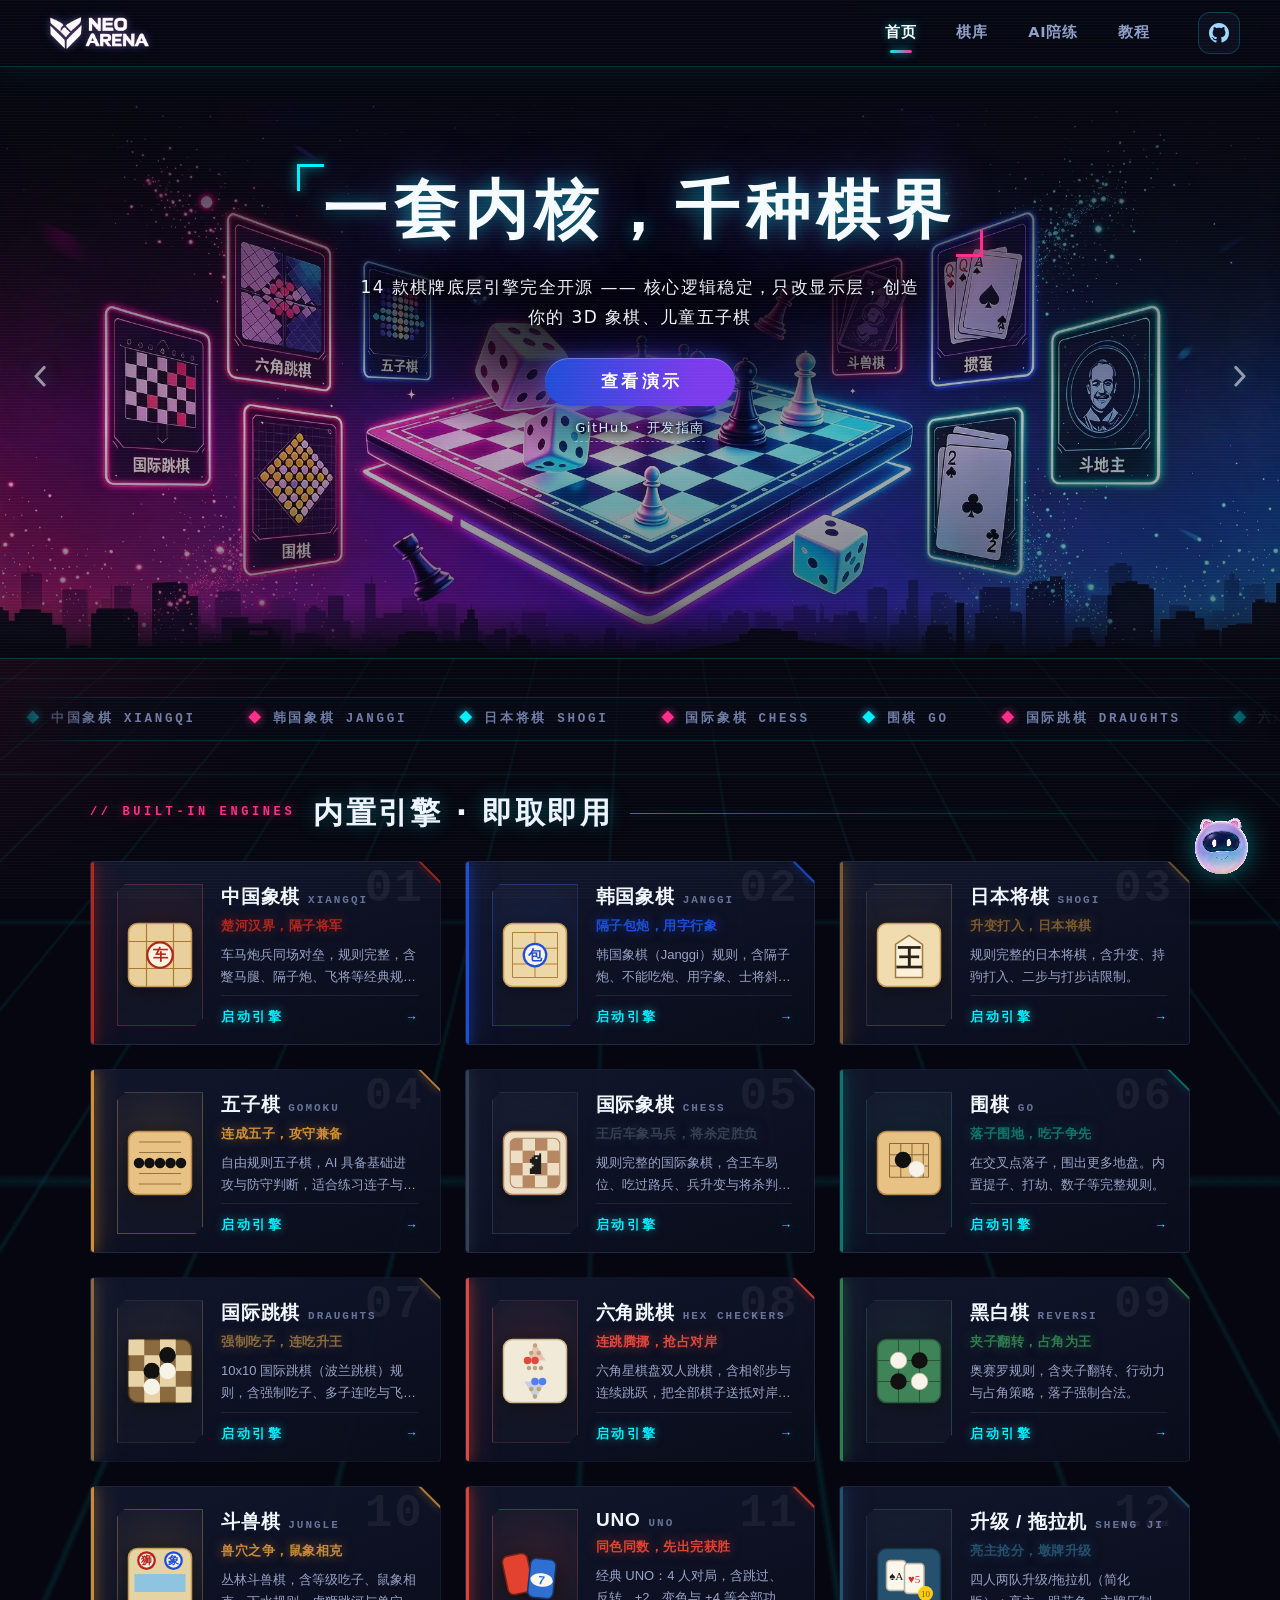
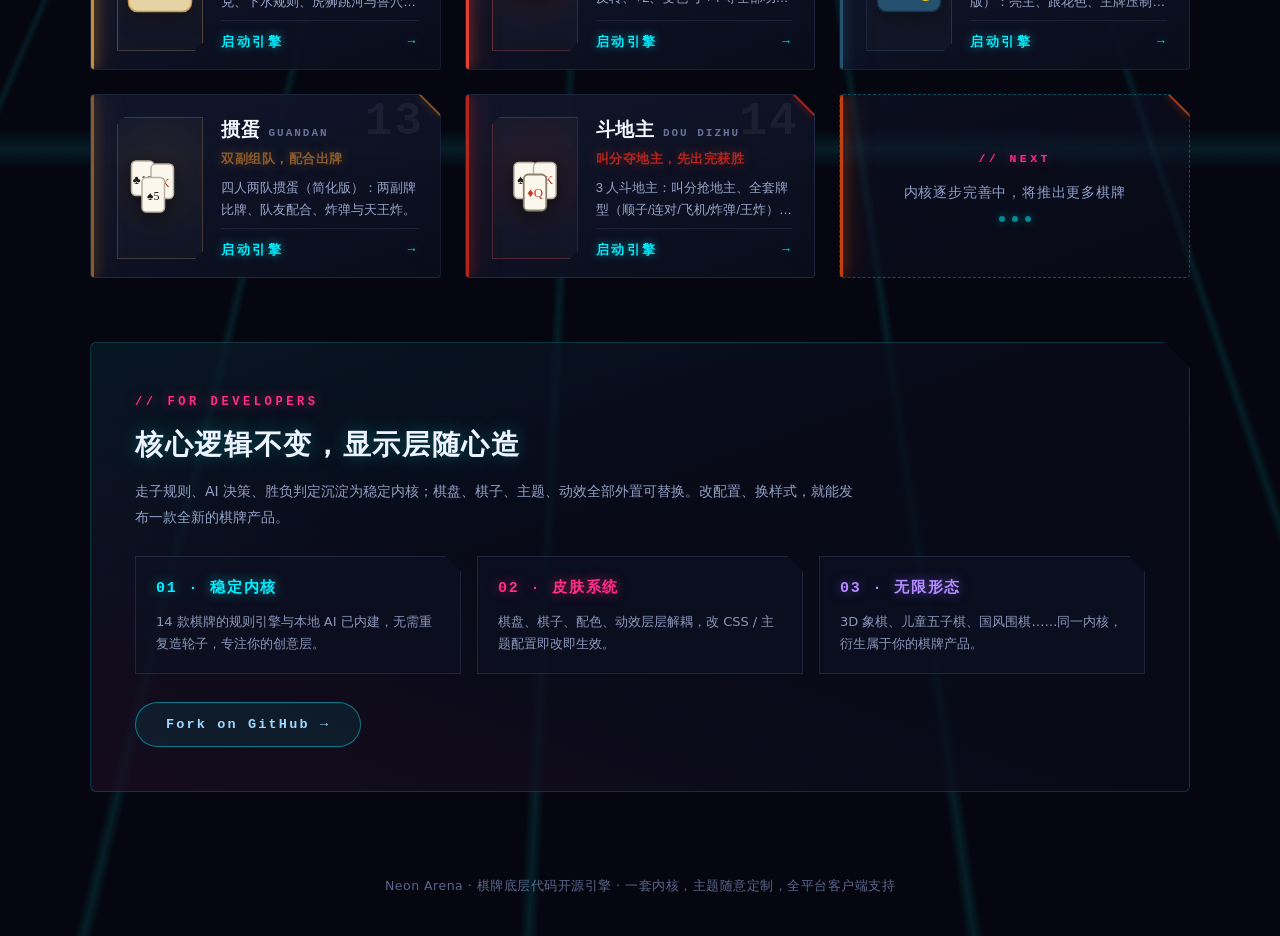
==== index.html @ 8814b2f9 "更新" ====
<!DOCTYPE html>
<html lang="zh-CN" data-theme="light">
<head>
  <meta charset="UTF-8" />
  <meta name="viewport" content="width=device-width, initial-scale=1" />
  <meta http-equiv="Cache-Control" content="no-cache, no-store, must-revalidate" />
  <meta http-equiv="Pragma" content="no-cache" />
  <meta http-equiv="Expires" content="0" />
  <meta name="description" content="Neon Arena 开源棋牌引擎平台：象棋、围棋、将棋、UNO 等 14 款棋牌底层代码完全开源，核心逻辑稳定，皮肤与主题完全可定制，基于同一内核打造 3D 象棋、儿童五子棋等专属棋牌产品。" />
  <title>Neon Arena · 棋牌底层代码开源平台 - 定义自己的主题和皮肤</title>
  <link rel="stylesheet" href="./assets/styles.css" />
  <link rel="stylesheet" href="./assets/skins.css" />
  <script>if (new URLSearchParams(location.search).has('embed')) document.documentElement.classList.add('embed');</script>
</head>
<body class="home-active">
  <header class="topbar">
    <button type="button" class="brand" id="btn-home" aria-label="返回首页">
      <!-- 站点 logo：NEO ARENA 霓虹六角星（透明 PNG） -->
      <span class="brand-mark" aria-hidden="true">
        <img src="./assets/logo.png" alt="" />
      </span>
      <!-- <span class="brand-text">
        <strong>弈趣棋坊</strong>
        <span>NEON ARENA FOR DEVELOPERS</span>
      </span> -->
    </button>

    <nav class="topnav" aria-label="主导航">
      <a class="topnav-link is-active" href="#/" data-scroll="top">首页</a>
      <a class="topnav-link" href="#/" data-scroll="#home-grid">棋库</a>
      <a class="topnav-link" href="#/" data-buddy>AI陪练</a>
      <a class="topnav-link" href="#/" data-scroll="#home-dev">教程</a>
    </nav>

    <nav id="game-tabs" class="mode-switch is-hidden" aria-label="模式切换">
      <button type="button" data-tab="play" class="is-active">对弈</button>
      <button type="button" data-tab="tutorial">新手教学</button>
    </nav>

    <div class="topbar-actions">
      <a class="icon-btn" href="https://github.com/wenlibo90/board-games" target="_blank" rel="noopener noreferrer" aria-label="GitHub 仓库" title="GitHub 开源仓库">
        <svg viewBox="0 0 16 16" width="20" height="20" fill="currentColor" aria-hidden="true">
          <path d="M8 0C3.58 0 0 3.58 0 8c0 3.54 2.29 6.53 5.47 7.59.4.07.55-.17.55-.38 0-.19-.01-.82-.01-1.49-2.01.37-2.53-.49-2.69-.94-.09-.23-.48-.94-.82-1.13-.28-.15-.68-.52-.01-.53.63-.01 1.08.58 1.23.82.72 1.21 1.87.87 2.33.66.07-.52.28-.87.51-1.07-1.78-.2-3.64-.89-3.64-3.95 0-.87.31-1.59.82-2.15-.08-.2-.36-1.02.08-2.12 0 0 .67-.21 2.2.82.64-.18 1.32-.27 2-.27s1.36.09 2 .27c1.53-1.04 2.2-.82 2.2-.82.44 1.1.16 1.92.08 2.12.51.56.82 1.27.82 2.15 0 3.07-1.87 3.75-3.65 3.95.29.25.54.73.54 1.48 0 1.07-.01 1.93-.01 2.2 0 .21.15.46.55.38A8.01 8.01 0 0 0 16 8c0-4.42-3.58-8-8-8z" />
        </svg>
      </a>
    </div>
  </header>

  <main class="page">
    <!-- 首页 -->
    <section id="home-view">
      <div class="home-hero">
        <div class="hero-bg" aria-hidden="true"></div>
        <div class="hero-shade" aria-hidden="true"></div>
        <!-- 占位轮播箭头：装饰用 -->
        <span class="hero-arrow left" aria-hidden="true">
          <svg viewBox="0 0 24 24" width="30" height="30" fill="none" stroke="currentColor" stroke-width="2.4" stroke-linecap="round" stroke-linejoin="round"><path d="M14.5 5 8 12l6.5 7" /></svg>
        </span>
        <span class="hero-arrow right" aria-hidden="true">
          <svg viewBox="0 0 24 24" width="30" height="30" fill="none" stroke="currentColor" stroke-width="2.4" stroke-linecap="round" stroke-linejoin="round"><path d="M9.5 5 16 12l-6.5 7" /></svg>
        </span>

        <div class="hero-inner">
          <h1 class="hero-title"><span class="hero-title-text">一套内核，千种棋界</span></h1>
          <p class="hero-sub">14 款棋牌底层引擎完全开源 —— 核心逻辑稳定，只改显示层，创造你的 3D 象棋、儿童五子棋</p>
          <div class="hero-cta">
            <button type="button" class="hero-btn" data-scroll="#home-grid">查看演示</button>
            <a class="hero-rule" href="https://github.com/wenlibo90/board-games" target="_blank" rel="noopener noreferrer">GitHub · 开发指南</a>
          </div>
        </div>
      </div>

      <div class="home-ticker" aria-hidden="true">
        <div class="home-ticker-track">
          <span><i>◆</i>中国象棋 XIANGQI</span><span><i>◆</i>韩国象棋 JANGGI</span><span><i>◆</i>日本将棋 SHOGI</span><span><i>◆</i>国际象棋 CHESS</span><span><i>◆</i>围棋 GO</span><span><i>◆</i>国际跳棋 DRAUGHTS</span><span><i>◆</i>六角跳棋 HEX CHECKERS</span><span><i>◆</i>五子棋 GOMOKU</span><span><i>◆</i>黑白棋 REVERSI</span><span><i>◆</i>斗兽棋 JUNGLE</span><span><i>◆</i>UNO</span><span><i>◆</i>升级 SHENGJI</span><span><i>◆</i>掼蛋 GUANDAN</span><span><i>◆</i>斗地主 DOUDIZHU</span><span><i>◆</i>中国象棋 XIANGQI</span><span><i>◆</i>韩国象棋 JANGGI</span><span><i>◆</i>日本将棋 SHOGI</span><span><i>◆</i>国际象棋 CHESS</span><span><i>◆</i>围棋 GO</span><span><i>◆</i>国际跳棋 DRAUGHTS</span><span><i>◆</i>六角跳棋 HEX CHECKERS</span><span><i>◆</i>五子棋 GOMOKU</span><span><i>◆</i>黑白棋 REVERSI</span><span><i>◆</i>斗兽棋 JUNGLE</span><span><i>◆</i>UNO</span><span><i>◆</i>升级 SHENGJI</span><span><i>◆</i>掼蛋 GUANDAN</span><span><i>◆</i>斗地主 DOUDIZHU</span>
        </div>
      </div>

      <div class="home-section-head">
        <span class="home-section-tag">// BUILT-IN ENGINES</span>
        <h2>内置引擎 · 即取即用</h2>
        <span class="home-section-line" aria-hidden="true"></span>
      </div>

      <div id="home-grid" class="home-grid"></div>

      <!-- 开发者定位：核心逻辑 × 显示层分离 -->
      <div class="home-dev" id="home-dev">
        <div class="home-dev-head">
          <span class="home-section-tag">// FOR DEVELOPERS</span>
          <h2>核心逻辑不变，显示层随心造</h2>
          <p>走子规则、AI 决策、胜负判定沉淀为稳定内核；棋盘、棋子、主题、动效全部外置可替换。改配置、换样式，就能发布一款全新的棋牌产品。</p>
        </div>
        <div class="home-dev-grid">
          <div class="home-dev-card">
            <h3>01 · 稳定内核</h3>
            <p>14 款棋牌的规则引擎与本地 AI 已内建，无需重复造轮子，专注你的创意层。</p>
          </div>
          <div class="home-dev-card">
            <h3>02 · 皮肤系统</h3>
            <p>棋盘、棋子、配色、动效层层解耦，改 CSS / 主题配置即改即生效。</p>
          </div>
          <div class="home-dev-card">
            <h3>03 · 无限形态</h3>
            <p>3D 象棋、儿童五子棋、国风围棋……同一内核，衍生属于你的棋牌产品。</p>
          </div>
        </div>
        <a class="home-dev-cta" href="https://github.com/wenlibo90/board-games" target="_blank" rel="noopener noreferrer">Fork on GitHub →</a>
      </div>
    </section>

    <!-- 棋局弹窗：卡片点击在当前页弹窗内打开对局 -->
    <section id="game-view" class="game-modal is-hidden">
      <div class="game-modal-panel game-modal-panel--frame">

        <!-- 运行台控制条：仅父页弹窗模式显示 -->
        <div class="game-frame-bar">
          <span class="game-runtime-tag" aria-hidden="true">// ENGINE RUNTIME</span>
          <strong id="game-frame-title" class="game-frame-title"></strong>
          <a class="runtime-link" id="runtime-source-link" href="javascript:void(0)" title="全屏查看源码（双击源码区还原）">查看引擎源码 →</a>
          <button type="button" id="game-modal-close" class="game-modal-close" aria-label="关闭对局" title="关闭 (Esc)">✕</button>
        </div>

        <!-- 对局运行时：父页模式下以 iframe 加载完整运行页 -->
        <iframe id="game-frame" class="game-frame" title="引擎运行台"></iframe>

        <!-- 以下结构仅 iframe 嵌入模式（?embed=<id>）内部使用，父页模式下由 CSS 隐藏 -->
        <div id="custom-page-host" class="is-hidden"></div>
        <div class="game-header">
          <div class="game-runtime-tag" aria-hidden="true">// ENGINE RUNTIME</div>
          <h1 id="game-title"></h1>
          <p id="game-tagline"></p>
          <div class="game-runtime-badges" id="game-runtime-badges"></div>
        </div>

        <div id="play-panel">
          <div class="game-layout">
            <div class="board-panel">
              <div class="board-frame" id="board-frame">
                <canvas id="game-canvas" class="board-canvas" aria-label="棋盘"></canvas>
              </div>
              <div id="result-banner" class="result-banner is-hidden" role="status" aria-live="polite">
                <span id="result-text"></span>
              </div>
            </div>
            <aside class="side-panel" id="side-panel"></aside>
          </div>
        </div>

        <div id="tutorial-panel" class="is-hidden">
          <div id="tutorial-host"></div>
        </div>

        <div class="game-runtime-foot">
          <span class="runtime-path" id="runtime-path"></span>
          <a class="runtime-link" href="https://github.com/wenlibo90/board-games" target="_blank" rel="noopener noreferrer">查看引擎源码 →</a>
        </div>
      </div>
    </section>
  </main>

  <!-- AI 陪练小机器人：首页悬浮助手，点击弹出模拟对话 -->
  <div class="ai-buddy" id="ai-buddy">
    <div class="ai-buddy-panel is-hidden" id="ai-buddy-panel" role="dialog" aria-label="AI 陪练对话">
      <div class="ai-buddy-head">
        <span class="ai-buddy-status"></span>
        <span class="ai-buddy-title">AI 陪练 · Neon Bot</span>
        <button type="button" class="ai-buddy-close" id="ai-buddy-close" aria-label="关闭对话">✕</button>
      </div>
      <div class="ai-buddy-msgs" id="ai-buddy-msgs"></div>
      <div class="ai-buddy-chips" id="ai-buddy-chips"></div>
      <form class="ai-buddy-form" id="ai-buddy-form">
        <input type="text" id="ai-buddy-text" placeholder="输入问题，回车发送…" autocomplete="off" maxlength="60" />
        <button type="submit">发送</button>
      </form>
    </div>
    <button type="button" class="ai-buddy-fab" id="ai-buddy-fab" aria-label="AI 陪练">
      <video src="./assets/assistant.webm" autoplay muted loop playsinline></video>
    </button>
  </div>

  <footer class="footer">
    <span>Neon Arena · 棋牌底层代码开源引擎 · 一套内核，主题随意定制，全平台客户端支持</span>
  </footer>

  <script type="module" src="./src/app.js?v=20"></script>
</body>
</html>
---- assets/styles.css ----
:root {
  --bg: #f4efe6;
  --bg-2: #ece3d3;
  --surface: #ffffff;
  --surface-2: #faf6ee;
  --surface-3: #f2ebdc;
  --border: #e3d9c6;
  --border-strong: #cfc2a8;
  --text: #2a251e;
  --text-muted: #6f6656;
  --primary: #0f766e;
  --primary-strong: #0b5f59;
  --primary-soft: #d8f1ec;
  --accent: #c2410c;
  --danger: #dc2626;
  --shadow-sm: 0 2px 8px rgba(80, 60, 30, 0.08);
  --shadow-md: 0 10px 30px rgba(80, 60, 30, 0.12);
  --radius: 16px;
  --radius-sm: 10px;
}

[data-theme='dark'] {
  --bg: #14151a;
  --bg-2: #101116;
  --surface: #1e2027;
  --surface-2: #23262f;
  --surface-3: #2a2e39;
  --border: #333844;
  --border-strong: #454b59;
  --text: #ece8df;
  --text-muted: #a49d90;
  --primary: #2dd4bf;
  --primary-strong: #14b8a6;
  --primary-soft: #10312e;
  --accent: #fb923c;
  --danger: #f87171;
  --shadow-sm: 0 2px 10px rgba(0, 0, 0, 0.35);
  --shadow-md: 0 14px 36px rgba(0, 0, 0, 0.5);
}

* {
  box-sizing: border-box;
}

html,
body {
  margin: 0;
  padding: 0;
}

/* 深色兜底：主题属性/JS 初始化前不露淡色帧 */
html {
  background: #05060f;
}

body {
  font-family: 'PingFang SC', 'Hiragino Sans GB', 'Microsoft YaHei', 'Noto Sans SC', system-ui, -apple-system, 'Segoe UI', sans-serif;
  background:
    radial-gradient(1200px 600px at 100% -10%, rgba(15, 118, 110, 0.08), transparent 60%),
    radial-gradient(900px 500px at -10% 10%, rgba(194, 65, 12, 0.06), transparent 55%),
    var(--bg);
  color: var(--text);
  line-height: 1.6;
  min-height: 100vh;
  -webkit-font-smoothing: antialiased;
}

.is-hidden {
  display: none !important;
}

/* ---------- 顶栏 ---------- */
.topbar {
  position: sticky;
  top: 0;
  z-index: 30;
  display: flex;
  align-items: center;
  justify-content: space-between;
  gap: 16px;
  padding: 12px clamp(16px, 4vw, 40px) 12px clamp(28px, 5vw, 50px);
  background: color-mix(in srgb, var(--surface) 84%, transparent);
  backdrop-filter: blur(12px);
  border-bottom: 1px solid var(--border);
}

.brand {
  display: flex;
  align-items: center;
  gap: 10px;
  min-width: 0;
  border: 0;
  background: transparent;
  padding: 0;
  cursor: pointer;
  color: inherit;
  text-align: left;
}

.brand-mark {
  display: inline-flex;
  filter: drop-shadow(0 0 3px rgba(255, 46, 136, 0.35)) drop-shadow(0 0 5px rgba(0, 150, 255, 0.3));
}

.brand-mark img {
  display: block;
  height: 32px;
  width: auto;
}

.brand-text {
  display: flex;
  flex-direction: column;
  line-height: 1.15;
}

.brand-text strong {
  font-size: 17px;
  letter-spacing: 0.06em;
}

.brand-text span {
  font-size: 11.5px;
  color: var(--text-muted);
  letter-spacing: 0.04em;
}

.topnav {
  display: flex;
  align-items: center;
  gap: clamp(18px, 3vw, 36px);
  margin-left: auto;
  margin-right: clamp(10px, 2.5vw, 30px);
}

.topnav-link {
  position: relative;
  padding: 6px 2px;
  color: var(--text-muted);
  text-decoration: none;
  font-size: 14.5px;
  font-weight: 600;
  letter-spacing: 0.06em;
  white-space: nowrap;
  transition: color 0.18s ease;
}

.topnav-link:hover {
  color: var(--primary);
}

.topnav-link.is-active {
  color: var(--text);
}

.topnav-link.is-active::after {
  content: '';
  position: absolute;
  left: 50%;
  bottom: -2px;
  width: 22px;
  height: 3px;
  border-radius: 2px;
  transform: translateX(-50%);
  background: linear-gradient(90deg, #00f0ff, #ff2e88);
  box-shadow: 0 0 8px rgba(0, 240, 255, 0.7);
}

.mode-switch {
  display: inline-flex;
  gap: 4px;
  padding: 4px;
  background: var(--surface-3);
  border: 1px solid var(--border);
  border-radius: 999px;
}

.mode-switch button {
  border: 0;
  background: transparent;
  color: var(--text-muted);
  font-size: 14px;
  font-weight: 600;
  padding: 7px 20px;
  border-radius: 999px;
  cursor: pointer;
  transition: background 0.18s ease, color 0.18s ease;
}

.mode-switch button.is-active {
  background: var(--surface);
  color: var(--primary);
  box-shadow: var(--shadow-sm);
}

.topbar-actions {
  display: flex;
  gap: 8px;
}

.icon-btn {
  display: inline-flex;
  align-items: center;
  justify-content: center;
  width: 42px;
  height: 42px;
  border-radius: 12px;
  border: 1px solid var(--border);
  background: var(--surface);
  color: var(--text);
  cursor: pointer;
  transition: background 0.18s ease, border-color 0.18s ease, color 0.18s ease;
}

.icon-btn:hover {
  border-color: var(--primary);
  color: var(--primary);
}

/* ---------- 页面 ---------- */
.page {
  max-width: 1180px;
  margin: 0 auto;
  padding: clamp(20px, 3vw, 34px) clamp(16px, 4vw, 40px) 60px;
}

/* ---------- 首页 · 霓虹电竞 ---------- */
body.home-active {
  overflow-x: clip;
  background:
    radial-gradient(1000px 520px at 85% -10%, rgba(0, 240, 255, 0.14), transparent 60%),
    radial-gradient(900px 620px at -15% 22%, rgba(255, 46, 136, 0.12), transparent 62%),
    radial-gradient(760px 540px at 50% 115%, rgba(139, 92, 255, 0.13), transparent 62%),
    #05060f;
  color: #e8f1ff;
}

/* 透视网格地板 */
body.home-active::before {
  content: '';
  position: fixed;
  left: -30%;
  right: -30%;
  bottom: -10%;
  height: 58vh;
  background-image:
    linear-gradient(rgba(0, 240, 255, 0.14) 1px, transparent 1px),
    linear-gradient(90deg, rgba(0, 240, 255, 0.14) 1px, transparent 1px);
  background-size: 46px 46px;
  transform: perspective(430px) rotateX(61deg);
  transform-origin: center top;
  -webkit-mask-image: linear-gradient(to top, rgba(0, 0, 0, 0.9), transparent 82%);
  mask-image: linear-gradient(to top, rgba(0, 0, 0, 0.9), transparent 82%);
  animation: gridDrive 2.4s linear infinite;
  pointer-events: none;
  z-index: 0;
}

/* CRT 扫描线 */
body.home-active::after {
  content: '';
  position: fixed;
  inset: 0;
  background: repeating-linear-gradient(to bottom, rgba(255, 255, 255, 0.028) 0 1px, transparent 1px 3px);
  pointer-events: none;
  z-index: 50;
}

@keyframes gridDrive {
  to { background-position: 0 46px, 0 0; }
}

body.home-active .topbar {
  background: rgba(6, 8, 18, 0.72);
  border-bottom: 1px solid rgba(0, 240, 255, 0.16);
  box-shadow: 0 6px 30px rgba(0, 240, 255, 0.07);
}

body.home-active .brand-text strong {
  color: #eaf4ff;
  text-shadow: 0 0 14px rgba(0, 240, 255, 0.5);
}

body.home-active .brand-text span {
  color: #7684ad;
}

body.home-active .topnav-link {
  color: #8fa0c9;
}

body.home-active .topnav-link:hover {
  color: #eaf4ff;
}

body.home-active .topnav-link.is-active {
  color: #ffffff;
  text-shadow: 0 0 10px rgba(0, 240, 255, 0.55);
}

body.home-active .icon-btn {
  background: rgba(13, 17, 34, 0.8);
  border-color: rgba(0, 240, 255, 0.22);
  color: #9fd8ff;
}

body.home-active .icon-btn:hover {
  border-color: #00f0ff;
  color: #00f0ff;
  box-shadow: 0 0 16px rgba(0, 240, 255, 0.35);
}

body.home-active .footer {
  color: #5b668c;
}

#home-view {
  position: relative;
  z-index: 1;
}

/* --- 英雄区（背景素材图） --- */
.home-hero {
  position: relative;
  margin: 0 calc(50% - 50vw);
  min-height: clamp(430px, 62vh, 660px);
  display: flex;
  align-items: flex-start;
  justify-content: center;
  overflow: hidden;
  border-bottom: 1px solid rgba(0, 240, 255, 0.18);
}

.hero-bg {
  position: absolute;
  inset: 0;
  background: url('home-hero.webp') center 42% / cover no-repeat;
}

.hero-shade {
  position: absolute;
  inset: 0;
  background: linear-gradient(180deg, rgba(5, 6, 15, 0.8), rgba(5, 6, 15, 0.45) 34%, rgba(5, 6, 15, 0.26) 58%, rgba(5, 6, 15, 0.52) 90%, #05060f 100%);
}

/* 占位轮播箭头 */
.hero-arrow {
  position: absolute;
  top: 50%;
  transform: translateY(-50%);
  z-index: 2;
  color: rgba(255, 255, 255, 0.55);
  filter: drop-shadow(0 0 8px rgba(0, 240, 255, 0.5));
}

.hero-arrow.left { left: clamp(6px, 2vw, 28px); }
.hero-arrow.right { right: clamp(6px, 2vw, 28px); }

.hero-inner {
  position: relative;
  z-index: 1;
  text-align: center;
  padding: clamp(36px, 7vh, 64px) 16px 24px;
}

/* 文字后方暗色渐晕：保证任何背景下文字可读 */
.hero-inner::before {
  content: '';
  position: absolute;
  inset: -30px -90px;
  z-index: -1;
  pointer-events: none;
  background: radial-gradient(ellipse 50% 64% at 50% 44%, rgba(4, 6, 16, 0.9) 0%, rgba(4, 6, 16, 0.66) 46%, rgba(4, 6, 16, 0) 76%);
}

.hero-title {
  margin: 0;
  font-size: clamp(34px, 6.4vw, 64px);
  font-weight: 900;
  letter-spacing: 0.1em;
  line-height: 1.2;
  color: #f6fbff;
  text-shadow:
    0 0 18px rgba(0, 240, 255, 0.45),
    0 0 52px rgba(139, 92, 255, 0.4),
    0 3px 14px rgba(0, 0, 0, 0.65);
}

.hero-title-text {
  position: relative;
  display: inline-block;
  padding: 8px 26px;
}

.hero-title-text::before,
.hero-title-text::after {
  content: '';
  position: absolute;
  width: 24px;
  height: 24px;
}

.hero-title-text::before {
  top: 0;
  left: 0;
  border-top: 3px solid #00f0ff;
  border-left: 3px solid #00f0ff;
  filter: drop-shadow(0 0 6px rgba(0, 240, 255, 0.9));
}

.hero-title-text::after {
  bottom: 0;
  right: 0;
  border-bottom: 3px solid #ff2e88;
  border-right: 3px solid #ff2e88;
  filter: drop-shadow(0 0 6px rgba(255, 46, 136, 0.9));
}

.hero-sub {
  margin: 16px auto 0;
  max-width: 560px;
  font-size: clamp(14px, 2vw, 17px);
  line-height: 1.75;
  letter-spacing: 0.08em;
  color: #eef3ff;
  text-shadow:
    0 0 6px rgba(0, 0, 0, 0.95),
    0 2px 10px rgba(0, 0, 0, 0.9),
    0 0 30px rgba(5, 6, 15, 0.9);
}

.hero-cta {
  margin-top: 26px;
  display: flex;
  flex-direction: column;
  align-items: center;
  gap: 12px;
}

.hero-btn {
  padding: 13px 52px;
  border: 0;
  border-radius: 999px;
  background: linear-gradient(100deg, #1d4ed8, #7c3aed 78%);
  color: #fff;
  font-family: inherit;
  font-size: 16.5px;
  font-weight: 800;
  letter-spacing: 0.22em;
  text-indent: 0.22em;
  cursor: pointer;
  box-shadow:
    0 0 22px rgba(59, 92, 246, 0.55),
    0 10px 30px -8px rgba(124, 58, 237, 0.6),
    inset 0 1px 0 rgba(255, 255, 255, 0.28);
  transition: transform 0.18s ease, box-shadow 0.18s ease, filter 0.18s ease;
}

.hero-btn:hover {
  transform: translateY(-2px);
  filter: brightness(1.12);
  box-shadow:
    0 0 30px rgba(59, 92, 246, 0.8),
    0 14px 36px -8px rgba(124, 58, 237, 0.7),
    inset 0 1px 0 rgba(255, 255, 255, 0.3);
}

.hero-rule {
  font-size: 13px;
  letter-spacing: 0.12em;
  color: #c9ecff;
  text-decoration: none;
  text-shadow:
    0 0 6px rgba(0, 0, 0, 0.95),
    0 1px 8px rgba(0, 0, 0, 0.9);
  border-bottom: 1px dashed rgba(201, 236, 255, 0.5);
  padding-bottom: 2px;
  transition: color 0.18s ease, border-color 0.18s ease;
}

.hero-rule:hover {
  color: #fff;
  border-color: rgba(255, 255, 255, 0.7);
}

/* --- 滚动条 ticker --- */
.home-ticker {
  margin: 38px calc(50% - 50vw) 0;
  overflow: hidden;
  border-top: 1px solid rgba(0, 240, 255, 0.15);
  border-bottom: 1px solid rgba(0, 240, 255, 0.15);
  background: rgba(8, 11, 24, 0.6);
  -webkit-mask-image: linear-gradient(90deg, transparent, #000 8%, #000 92%, transparent);
  mask-image: linear-gradient(90deg, transparent, #000 8%, #000 92%, transparent);
}

.home-ticker-track {
  display: flex;
  width: max-content;
  padding: 11px 0;
  animation: ticker 36s linear infinite;
}

.home-ticker-track span {
  flex: none;
  padding: 0 26px;
  font-family: ui-monospace, 'Cascadia Mono', Consolas, monospace;
  font-size: 12.5px;
  font-weight: 700;
  letter-spacing: 0.22em;
  color: #6f7ca6;
  white-space: nowrap;
}

.home-ticker-track span i {
  font-style: normal;
  padding-right: 9px;
  color: #00f0ff;
  text-shadow: 0 0 8px rgba(0, 240, 255, 0.8);
}

.home-ticker-track span:nth-child(even) i {
  color: #ff2e88;
  text-shadow: 0 0 8px rgba(255, 46, 136, 0.8);
}

@keyframes ticker {
  to { transform: translateX(-50%); }
}

/* --- 分区头 --- */
.home-section-head {
  display: flex;
  align-items: center;
  gap: 18px;
  margin: 48px 0 24px;
}

.home-section-tag {
  font-family: ui-monospace, 'Cascadia Mono', Consolas, monospace;
  font-size: 12px;
  font-weight: 700;
  letter-spacing: 0.3em;
  color: #ff2e88;
  text-shadow: 0 0 12px rgba(255, 46, 136, 0.6);
  white-space: nowrap;
}

.home-section-head h2 {
  margin: 0;
  font-size: clamp(22px, 3vw, 30px);
  font-weight: 800;
  letter-spacing: 0.08em;
  color: #eef4ff;
  text-shadow: 0 0 20px rgba(0, 240, 255, 0.3);
  white-space: nowrap;
}

.home-section-line {
  flex: 1;
  height: 1px;
  background: linear-gradient(90deg, rgba(0, 240, 255, 0.55), rgba(255, 46, 136, 0.3), transparent);
  box-shadow: 0 0 10px rgba(0, 240, 255, 0.3);
}

/* --- 棋种卡片 --- */
.home-grid {
  display: grid;
  grid-template-columns: repeat(auto-fill, minmax(320px, 1fr));
  gap: 24px;
}

.game-card {
  position: relative;
  display: flex;
  gap: 18px;
  align-items: stretch;
  text-align: left;
  padding: 22px 22px 18px 26px;
  background: linear-gradient(160deg, rgba(19, 24, 46, 0.92), rgba(10, 13, 28, 0.94));
  border: 1px solid rgba(120, 140, 200, 0.16);
  border-radius: 4px;
  clip-path: polygon(0 0, calc(100% - 20px) 0, 100% 20px, 100% 100%, 0 100%);
  cursor: pointer;
  color: #e8f1ff;
  overflow: hidden;
  transition: transform 0.22s ease, border-color 0.22s ease, box-shadow 0.22s ease;
  animation: cardIn 0.5s cubic-bezier(0.2, 0.7, 0.3, 1) both;
  animation-delay: calc(var(--i, 0) * 55ms);
}

@keyframes cardIn {
  from { opacity: 0; transform: translateY(18px); }
  to { opacity: 1; transform: translateY(0); }
}

.game-card::before {
  content: '';
  position: absolute;
  inset: 0 auto 0 0;
  width: 3px;
  background: var(--accent);
  box-shadow: 0 0 12px var(--accent), 0 0 28px var(--accent);
}

/* 切角霓虹描边 */
.game-card::after {
  content: '';
  position: absolute;
  top: 9px;
  right: -5px;
  width: 30px;
  height: 2px;
  background: var(--accent);
  transform: rotate(45deg);
  opacity: 0.85;
  box-shadow: 0 0 8px var(--accent);
}

.game-card:hover {
  transform: translateY(-5px);
  border-color: color-mix(in srgb, var(--accent) 55%, rgba(120, 140, 200, 0.16));
  box-shadow:
    0 0 0 1px color-mix(in srgb, var(--accent) 35%, transparent),
    0 14px 44px -10px color-mix(in srgb, var(--accent) 45%, transparent),
    0 0 26px color-mix(in srgb, var(--accent) 22%, transparent);
}

.game-card:focus-visible {
  outline: 2px solid #00f0ff;
  outline-offset: 2px;
}

.game-card-ghost {
  position: absolute;
  top: 4px;
  right: 16px;
  font-family: ui-monospace, 'Cascadia Mono', Consolas, monospace;
  font-size: 46px;
  font-weight: 900;
  letter-spacing: 0.04em;
  line-height: 1;
  color: rgba(255, 255, 255, 0.055);
  pointer-events: none;
  transition: color 0.22s ease, transform 0.22s ease;
}

.game-card:hover .game-card-ghost {
  color: color-mix(in srgb, var(--accent) 24%, transparent);
  transform: translateY(-2px);
}

.game-card-art {
  flex: none;
  display: flex;
  align-items: center;
  justify-content: center;
  width: 86px;
  border: 1px solid color-mix(in srgb, var(--accent) 30%, rgba(120, 140, 200, 0.16));
  background:
    radial-gradient(circle at 50% 38%, color-mix(in srgb, var(--accent) 15%, transparent), transparent 72%),
    rgba(255, 255, 255, 0.02);
  clip-path: polygon(8px 0, 100% 0, 100% calc(100% - 8px), calc(100% - 8px) 100%, 0 100%, 0 8px);
  transition: border-color 0.22s ease, box-shadow 0.22s ease;
}

.game-card-art svg {
  filter: drop-shadow(0 4px 10px rgba(0, 0, 0, 0.5));
  transition: transform 0.25s ease, filter 0.25s ease;
}

.game-card:hover .game-card-art {
  border-color: color-mix(in srgb, var(--accent) 65%, transparent);
  box-shadow:
    0 0 18px color-mix(in srgb, var(--accent) 30%, transparent),
    inset 0 0 14px color-mix(in srgb, var(--accent) 12%, transparent);
}

.game-card:hover .game-card-art svg {
  transform: scale(1.08);
  filter: drop-shadow(0 0 10px color-mix(in srgb, var(--accent) 60%, transparent));
}

.game-card-body {
  display: flex;
  flex-direction: column;
  gap: 7px;
  flex: 1;
  min-width: 0;
}

.game-card-name {
  font-size: 19px;
  font-weight: 800;
  letter-spacing: 0.04em;
  color: #f2f7ff;
  display: flex;
  align-items: baseline;
  gap: 8px;
}

.game-card-name em {
  font-style: normal;
  font-family: ui-monospace, 'Cascadia Mono', Consolas, monospace;
  font-size: 11px;
  color: #66739b;
  letter-spacing: 0.18em;
  text-transform: uppercase;
}

.game-card-tagline {
  font-size: 13px;
  color: var(--accent);
  font-weight: 700;
  letter-spacing: 0.04em;
  text-shadow: 0 0 12px color-mix(in srgb, var(--accent) 50%, transparent);
}

.game-card-desc {
  font-size: 13px;
  color: #98a4c8;
  line-height: 1.7;
  margin-top: 2px;
  display: -webkit-box;
  -webkit-line-clamp: 2;
  -webkit-box-orient: vertical;
  overflow: hidden;
}

.game-card-go {
  margin-top: auto;
  padding-top: 13px;
  display: flex;
  align-items: center;
  justify-content: space-between;
  gap: 8px;
  font-family: ui-monospace, 'Cascadia Mono', Consolas, monospace;
  font-size: 12.5px;
  font-weight: 700;
  letter-spacing: 0.2em;
  color: #00f0ff;
  text-shadow: 0 0 10px rgba(0, 240, 255, 0.5);
  border-top: 1px solid rgba(120, 140, 200, 0.16);
  transition: color 0.2s ease, text-shadow 0.2s ease;
}

.game-card:hover .game-card-go {
  color: #eaf9ff;
  text-shadow: 0 0 14px rgba(0, 240, 255, 0.75);
}

.game-card-go .arr {
  transition: transform 0.2s ease;
}

.game-card:hover .game-card-go .arr {
  transform: translateX(5px);
}

/* --- 引擎路线图提示卡（棋库末尾占位） --- */
.game-card--more {
  display: flex;
  flex-direction: column;
  align-items: center;
  justify-content: center;
  gap: 12px;
  padding: 22px;
  background: linear-gradient(160deg, rgba(19, 24, 46, 0.5), rgba(10, 13, 28, 0.55));
  border: 1px dashed rgba(0, 240, 255, 0.3);
  cursor: default;
}

.game-card--more:hover {
  transform: none;
  border-color: rgba(0, 240, 255, 0.5);
  background: linear-gradient(160deg, rgba(19, 24, 46, 0.7), rgba(10, 13, 28, 0.72));
}

.game-card-more-tag {
  font-family: ui-monospace, 'Cascadia Mono', Consolas, monospace;
  font-size: 11.5px;
  font-weight: 700;
  letter-spacing: 0.3em;
  color: #ff2e88;
  text-shadow: 0 0 12px rgba(255, 46, 136, 0.5);
}

.game-card-more-text {
  font-size: 13.5px;
  color: #8fa0c9;
  letter-spacing: 0.06em;
  text-align: center;
  line-height: 1.7;
}

.game-card-more-dots {
  display: flex;
  gap: 7px;
}

.game-card-more-dots i {
  width: 6px;
  height: 6px;
  border-radius: 50%;
  background: rgba(0, 240, 255, 0.55);
  box-shadow: 0 0 8px rgba(0, 240, 255, 0.4);
  animation: moreDot 1.8s ease-in-out infinite;
}

.game-card-more-dots i:nth-child(2) { animation-delay: 0.25s; }
.game-card-more-dots i:nth-child(3) { animation-delay: 0.5s; }

@keyframes moreDot {
  0%, 100% { opacity: 0.35; transform: scale(0.85); }
  50% { opacity: 1; transform: scale(1); }
}

/* --- 开发者定位区块 --- */
.home-dev {
  position: relative;
  margin-top: 64px;
  padding: clamp(26px, 4vw, 44px);
  border: 1px solid rgba(0, 240, 255, 0.18);
  border-radius: 6px;
  background:
    linear-gradient(160deg, rgba(0, 240, 255, 0.05), transparent 42%),
    linear-gradient(20deg, rgba(255, 46, 136, 0.05), transparent 46%),
    rgba(10, 13, 28, 0.72);
  clip-path: polygon(0 0, calc(100% - 26px) 0, 100% 26px, 100% 100%, 0 100%);
}

.home-dev-head h2 {
  margin: 10px 0 0;
  font-size: clamp(21px, 2.8vw, 28px);
  font-weight: 800;
  letter-spacing: 0.06em;
  color: #eef4ff;
  text-shadow: 0 0 18px rgba(0, 240, 255, 0.3);
}

.home-dev-head p {
  max-width: 720px;
  margin: 12px 0 0;
  color: #93a0c4;
  font-size: 14px;
  line-height: 1.8;
}

.home-dev-grid {
  display: grid;
  grid-template-columns: repeat(3, 1fr);
  gap: 16px;
  margin-top: 26px;
}

.home-dev-card {
  padding: 20px 20px 18px;
  border: 1px solid rgba(120, 140, 200, 0.18);
  background: rgba(13, 17, 34, 0.65);
  clip-path: polygon(0 0, calc(100% - 16px) 0, 100% 16px, 100% 100%, 0 100%);
  transition: border-color 0.2s ease, transform 0.2s ease, box-shadow 0.2s ease;
}

.home-dev-card:hover {
  transform: translateY(-4px);
  border-color: rgba(0, 240, 255, 0.45);
  box-shadow: 0 10px 30px -12px rgba(0, 240, 255, 0.35);
}

.home-dev-card h3 {
  margin: 0;
  font-family: ui-monospace, 'Cascadia Mono', Consolas, monospace;
  font-size: 15px;
  font-weight: 700;
  letter-spacing: 0.12em;
  color: #00f0ff;
  text-shadow: 0 0 12px rgba(0, 240, 255, 0.5);
}

.home-dev-card:nth-child(2) h3 {
  color: #ff2e88;
  text-shadow: 0 0 12px rgba(255, 46, 136, 0.5);
}

.home-dev-card:nth-child(3) h3 {
  color: #b48cff;
  text-shadow: 0 0 12px rgba(139, 92, 255, 0.55);
}

.home-dev-card p {
  margin: 10px 0 0;
  color: #8b96ba;
  font-size: 13px;
  line-height: 1.7;
}

.home-dev-cta {
  display: inline-flex;
  align-items: center;
  gap: 10px;
  margin-top: 28px;
  padding: 11px 30px;
  border: 1px solid rgba(0, 240, 255, 0.45);
  border-radius: 999px;
  background: rgba(0, 240, 255, 0.07);
  color: #9fd8ff;
  font-family: ui-monospace, 'Cascadia Mono', Consolas, monospace;
  font-size: 13.5px;
  font-weight: 700;
  letter-spacing: 0.16em;
  text-decoration: none;
  transition: background 0.2s ease, box-shadow 0.2s ease, color 0.2s ease;
}

.home-dev-cta:hover {
  background: rgba(0, 240, 255, 0.14);
  color: #fff;
  box-shadow: 0 0 24px rgba(0, 240, 255, 0.35);
}

/* ---------- 对局弹窗 ---------- */
.game-modal {
  position: fixed;
  inset: 0;
  z-index: 60;
  overflow-y: auto;
  padding: clamp(6px, 1dvh, 12px) clamp(6px, 0.7vw, 12px);
  animation: modalIn 0.24s ease;
  /* 弹窗内滚动到底不穿透到父页背景 */
  overscroll-behavior: contain;
}

/* 父页弹窗（iframe 运行台）：居中浮层 + 深遮罩，与首页明显区分 */
html:not(.embed) .game-modal {
  overflow: hidden;
  display: flex;
  align-items: center;
  justify-content: center;
  background: rgba(2, 4, 10, 0.18);
  backdrop-filter: blur(6px);
  -webkit-backdrop-filter: blur(6px);
}

@keyframes modalIn {
  from { opacity: 0; }
  to { opacity: 1; }
}

.game-modal-panel {
  position: relative;
  max-width: 1320px;
  min-height: calc(100vh - 2 * clamp(10px, 2.5vh, 28px));
  margin: 0 auto;
  padding: clamp(18px, 3vw, 34px);
  border-radius: 18px;
  animation: modalPanelIn 0.28s cubic-bezier(0.2, 0.8, 0.3, 1);
}

@keyframes modalPanelIn {
  from { opacity: 0; transform: translateY(26px) scale(0.985); }
  to { opacity: 1; transform: translateY(0) scale(1); }
}

.game-modal-close {
  flex: none;
  width: 30px;
  height: 30px;
  display: flex;
  align-items: center;
  justify-content: center;
  border: 1px solid var(--border-strong);
  border-radius: 50%;
  background: var(--surface);
  color: var(--text);
  font-size: 14px;
  line-height: 1;
  cursor: pointer;
  transition: transform 0.18s ease, box-shadow 0.18s ease, border-color 0.18s ease, color 0.18s ease;
}

.game-modal-close:hover {
  transform: rotate(90deg);
  color: var(--primary);
  border-color: var(--primary);
  box-shadow: 0 0 16px rgba(0, 240, 255, 0.35);
}

/* --- 运行台控制条 + iframe（父页弹窗模式） --- */
.game-modal-panel--frame {
  display: flex;
  flex-direction: column;
  padding: 0;
  overflow: hidden;
  width: 74vw;
  max-width: none;
  height: min(92dvh, calc(100dvh - 2 * clamp(6px, 1dvh, 12px)));
  min-height: 0;
  background: #0b0e1a;
  border: 1px solid rgba(0, 240, 255, 0.3);
  border-radius: 14px;
  box-shadow:
    0 0 0 1px rgba(255, 46, 136, 0.1),
    0 0 46px rgba(0, 240, 255, 0.18),
    0 30px 90px rgba(0, 0, 0, 0.68);
}

/* 弹窗顶部霓虹描边线（仅父页浮层） */
html:not(.embed) .game-modal-panel--frame::before {
  content: '';
  position: absolute;
  top: 0;
  left: 0;
  right: 0;
  height: 2px;
  z-index: 2;
  background: linear-gradient(90deg, #00f0ff, #ff2e88 55%, #7b5cff);
  box-shadow: 0 0 12px rgba(0, 240, 255, 0.55);
}

.game-frame-bar {
  display: flex;
  align-items: center;
  gap: 14px;
  flex: none;
  padding: 8px 14px 8px 18px;
  border-bottom: 1px solid rgba(0, 240, 255, 0.16);
  background: rgba(10, 13, 28, 0.92);
}

.game-frame-bar .game-runtime-tag {
  margin-bottom: 0;
  flex: none;
}

.game-frame-title {
  font-size: 15px;
  font-weight: 700;
  letter-spacing: 0.05em;
  color: #eaf4ff;
  white-space: nowrap;
  overflow: hidden;
  text-overflow: ellipsis;
}

.game-frame-bar .runtime-link {
  margin-left: auto;
  flex: none;
}

.game-frame {
  flex: 1;
  display: block;
  width: 100%;
  border: 0;
  background: #0b0e1a;
}

/* 父页模式下隐藏 iframe 内部专用的内联结构 */
html:not(.embed) .game-modal-panel--frame > #custom-page-host,
html:not(.embed) .game-modal-panel--frame > .game-header,
html:not(.embed) .game-modal-panel--frame > #play-panel,
html:not(.embed) .game-modal-panel--frame > #tutorial-panel,
html:not(.embed) .game-modal-panel--frame > .game-runtime-foot {
  display: none !important;
}
html.embed .page{
  padding: 20px 40px 0;
}

/* --- iframe 嵌入模式（?embed=<id>）：铺平渲染，无弹窗外观 --- */
html.embed {
  background: #05060f;
}

html.embed .game-frame-bar,
html.embed #game-frame,
html.embed .game-modal-close,
html.embed .topbar,
html.embed .game-header,
html.embed .game-runtime-foot,
html.embed .topnav,
html.embed .footer {
  display: none !important;
}

html.embed .game-modal {
  position: static;
  background: none;
  backdrop-filter: none;
  -webkit-backdrop-filter: none;
  padding: 0;
  overflow: hidden;
  animation: none;
}

html.embed .game-modal-panel {
  max-width: none;
  width: 100%;
  height: 100%;
  min-height: 0;
  margin: 0;
  padding: 8px clamp(8px, 1.2vw, 16px) 8px;
  border: 0;
  border-radius: 0;
  background: none;
  box-shadow: none;
  animation: none;
  overflow: hidden;
  display: flex;
  flex-direction: column;
}

/* embed one-screen: board left, side panel right */
html.embed .game-layout {
  flex: 1;
  min-height: 0;
  display: flex;
  justify-content: space-between;
  align-items: stretch;
  gap: 26px;
}

html.embed .board-panel {
  flex: 0 1 auto;
  max-width: none;
  width: auto;
  height: 100%;
  min-height: 0;
  justify-content: center;
}

html.embed .board-frame {
  flex: 0 1 auto;
  min-height: 0;
  display: flex;
  align-items: center;
  justify-content: center;
  overflow: hidden;
}

html.embed .board-frame canvas {
  width: auto;
  height: auto;
  max-width: 100%;
  max-height: 100%;
}

html.embed .side-panel {
  flex: 0 0 348px;
  overflow-y: auto;
  min-height: 0;
  scrollbar-width: thin;
  scrollbar-color: rgba(120, 140, 200, 0.28) transparent;
}

html.embed .side-panel::-webkit-scrollbar {
  width: 6px;
}

html.embed .side-panel::-webkit-scrollbar-thumb {
  background: rgba(120, 140, 200, 0.28);
  border-radius: 3px;
}

html.embed #home-view {
  display: none !important;
}

/* --- 引擎运行台信息 --- */
.game-runtime-tag {
  font-family: ui-monospace, 'Cascadia Mono', Consolas, monospace;
  font-size: 11.5px;
  font-weight: 700;
  letter-spacing: 0.3em;
  color: #00f0ff;
  text-shadow: 0 0 12px rgba(0, 240, 255, 0.55);
  margin-bottom: 8px;
}

.game-runtime-badges {
  display: flex;
  flex-wrap: wrap;
  gap: 8px;
  margin-top: 14px;
}

.game-runtime-badges span {
  font-family: ui-monospace, 'Cascadia Mono', Consolas, monospace;
  font-size: 10.5px;
  font-weight: 700;
  letter-spacing: 0.14em;
  color: #8fd6ff;
  padding: 4px 10px;
  border: 1px solid rgba(0, 240, 255, 0.28);
  border-radius: 999px;
  background: rgba(0, 240, 255, 0.05);
  text-shadow: 0 0 8px rgba(0, 240, 255, 0.35);
}

.game-runtime-foot {
  display: flex;
  align-items: center;
  justify-content: space-between;
  flex-wrap: wrap;
  gap: 10px;
  margin-top: 30px;
  padding-top: 16px;
  border-top: 1px solid rgba(120, 140, 200, 0.16);
}

.runtime-path {
  font-family: ui-monospace, 'Cascadia Mono', Consolas, monospace;
  font-size: 11.5px;
  letter-spacing: 0.12em;
  color: #6b7aa3;
}

.runtime-link {
  font-family: ui-monospace, 'Cascadia Mono', Consolas, monospace;
  font-size: 12.5px;
  font-weight: 700;
  letter-spacing: 0.12em;
  color: #9fd8ff;
  text-decoration: none;
  border-bottom: 1px dashed rgba(159, 216, 255, 0.45);
  padding-bottom: 2px;
  transition: color 0.18s ease, border-color 0.18s ease;
}

.runtime-link:hover {
  color: #fff;
  border-color: rgba(255, 255, 255, 0.6);
}

/* 侧栏引擎信息面板 */
.panel-engine {
  border-color: rgba(0, 240, 255, 0.24);
  box-shadow: 0 0 18px -6px rgba(0, 240, 255, 0.25);
}

.engine-meta {
  display: flex;
  flex-direction: column;
  gap: 8px;
}

.engine-meta-row {
  display: flex;
  align-items: baseline;
  gap: 10px;
}

.engine-meta-row span {
  flex: none;
  width: 64px;
  font-family: ui-monospace, 'Cascadia Mono', Consolas, monospace;
  font-size: 10.5px;
  font-weight: 700;
  letter-spacing: 0.18em;
  color: #6b7aa3;
}

.engine-meta-row code {
  font-family: ui-monospace, 'Cascadia Mono', Consolas, monospace;
  font-size: 11.5px;
  color: #9fd8ff;
  word-break: break-all;
}

.engine-meta-link {
  display: inline-block;
  margin-top: 12px;
  font-family: ui-monospace, 'Cascadia Mono', Consolas, monospace;
  font-size: 12px;
  font-weight: 700;
  letter-spacing: 0.1em;
  color: #00f0ff;
  text-decoration: none;
  transition: text-shadow 0.18s ease, color 0.18s ease;
}

.engine-meta-link:hover {
  color: #eaf9ff;
  text-shadow: 0 0 12px rgba(0, 240, 255, 0.6);
}

/* --- 源码调试面板 --- */
.panel-source {
  display: flex;
  flex-direction: column;
  gap: 8px;
  padding: 12px;
  border-color: rgba(0, 240, 255, 0.18);
}

.panel-source .source-head {
  display: flex;
  align-items: center;
  gap: 8px;
  min-width: 0;
}

.panel-source .source-head .panel-title {
  margin: 0;
  white-space: nowrap;
}

.source-tabs {
  display: flex;
  gap: 4px;
  flex: 1;
  min-width: 0;
  overflow-x: auto;
  scrollbar-width: none;
}

.source-tabs::-webkit-scrollbar {
  display: none;
}

.source-tabs button {
  flex: none;
  padding: 3px 8px;
  font-family: ui-monospace, 'Cascadia Mono', Consolas, monospace;
  font-size: 10.5px;
  color: #8fa0c9;
  background: rgba(255, 255, 255, 0.04);
  border: 1px solid var(--border);
  border-radius: 4px;
  cursor: pointer;
  transition: color 0.15s ease, border-color 0.15s ease;
}

.source-tabs button:hover {
  color: #dfe9ff;
}

.source-tabs button.is-active {
  color: #00f0ff;
  border-color: rgba(0, 240, 255, 0.4);
  background: rgba(0, 240, 255, 0.08);
}

.source-view {
  flex: 1;
  min-height: 0;
  display: flex;
  margin: 0;
  overflow: auto;
  background: rgba(5, 7, 12, 0.85);
  border: 1px solid var(--border);
  border-radius: 6px;
  scrollbar-width: thin;
  scrollbar-color: rgba(120, 140, 200, 0.28) transparent;
}

.source-view::-webkit-scrollbar {
  width: 8px;
  height: 8px;
}

.source-view::-webkit-scrollbar-thumb {
  background: rgba(120, 140, 200, 0.28);
  border-radius: 4px;
}

/* 常态高度与引擎信息卡片对齐 */
.panel-source .source-view {
  height: 96px;
  flex: none;
}

.source-lines,
.source-code {
  margin: 0;
  padding: 8px 10px;
  font-family: ui-monospace, 'Cascadia Mono', Consolas, monospace;
  font-size: 11px;
  line-height: 1.6;
  tab-size: 2;
}

.source-lines {
  flex: none;
  min-width: 34px;
  text-align: right;
  color: #4a5578;
  background: rgba(255, 255, 255, 0.02);
  border-right: 1px solid var(--border);
  user-select: none;
}

.source-code {
  flex: 1;
  color: #c9d6f5;
}

.source-code .tk-c { color: #5b6b8f; font-style: italic; }
.source-code .tk-s { color: #7ce38b; }
.source-code .tk-k { color: #4fc1ff; }
.source-code .tk-n { color: #f7c66a; }

/* --- 链接旁气泡提示 --- */
.link-tip {
  position: fixed;
  z-index: 200;
  transform: translate(-50%, -100%);
  padding: 8px 14px;
  font-family: ui-monospace, 'Cascadia Mono', Consolas, monospace;
  font-size: 11.5px;
  letter-spacing: 0.05em;
  color: #f7c66a;
  background: rgba(10, 13, 28, 0.96);
  border: 1px solid rgba(247, 198, 106, 0.45);
  border-radius: 6px;
  box-shadow: 0 0 16px rgba(247, 198, 106, 0.2);
  pointer-events: none;
  white-space: nowrap;
  max-width: 80vw;
  opacity: 0;
  visibility: hidden;
  transition: opacity 0.18s ease, visibility 0.18s ease;
}

.link-tip::after {
  content: '';
  position: absolute;
  top: 100%;
  left: 50%;
  transform: translateX(-50%);
  border: 5px solid transparent;
  border-top-color: rgba(247, 198, 106, 0.45);
}

.link-tip.show {
  opacity: 1;
  visibility: visible;
}

/* 全屏查看 */
.panel-source.is-full {
  position: fixed;
  inset: 14px;
  z-index: 90;
}

.panel-source.is-full .source-view {
  height: auto;
  flex: 1;
}

/* --- 侧栏紧凑控制卡（合并：状态/设置/操作/辅助/引擎） --- */
.panel-compact {
  padding: 12px;
  display: flex;
  flex-direction: column;
  gap: 10px;
}

.panel-compact .status-row {
  margin: 0;
  font-size: 13.5px;
  gap: 8px;
}

.panel-compact .stat-grid {
  gap: 6px;
}

.panel-compact .stat {
  padding: 6px 8px;
}

.panel-compact .field {
  gap: 5px;
  margin: 0;
}

.panel-compact .field-label {
  font-size: 11px;
  letter-spacing: 0.04em;
}

.panel-compact .segmented {
  gap: 4px;
}

.panel-compact .segmented button {
  padding: 5px 4px;
  font-size: 12px;
}

.panel-compact .compact-actions {
  display: flex;
  flex-wrap: wrap;
  gap: 6px;
}

.panel-compact .compact-actions .btn {
  flex: 1 1 auto;
  padding: 6px 10px;
  font-size: 12px;
}

.panel-compact .compact-helpers {
  display: flex;
  flex-direction: column;
  gap: 6px;
}

.panel-compact .switch {
  font-size: 12px;
  gap: 8px;
}

.panel-compact .compact-engine {
  display: flex;
  align-items: center;
  justify-content: space-between;
  gap: 10px;
  padding-top: 10px;
  border-top: 1px solid var(--border);
}

.panel-compact .compact-engine code {
  font-family: ui-monospace, 'Cascadia Mono', Consolas, monospace;
  font-size: 10.5px;
  letter-spacing: 0.06em;
  color: #6b7aa3;
  overflow: hidden;
  text-overflow: ellipsis;
  white-space: nowrap;
}

.panel-compact .compact-engine a {
  flex: none;
  font-family: ui-monospace, 'Cascadia Mono', Consolas, monospace;
  font-size: 11px;
  font-weight: 700;
  color: #00f0ff;
  text-decoration: none;
  transition: text-shadow 0.18s ease;
}

.panel-compact .compact-engine a:hover {
  text-shadow: 0 0 10px rgba(0, 240, 255, 0.6);
}

/* ---------- 棋局头部 ---------- */
.game-header {
  margin-bottom: 20px;
}

.game-header h1 {
  margin: 0;
  font-size: clamp(22px, 3vw, 30px);
  letter-spacing: 0.04em;
}

.game-header p {
  margin: 6px 0 0;
  color: var(--text-muted);
  font-size: 14.5px;
}

/* ---------- 对弈布局 ---------- */
.game-layout {
  display: grid;
  grid-template-columns: minmax(0, 1fr) 348px;
  gap: 26px;
  align-items: start;
}

.board-panel {
  display: flex;
  flex-direction: column;
  gap: 16px;
  max-width: 680px;
  width: 100%;
  justify-self: center;
}

.board-frame {
  position: relative;
  border-radius: var(--radius);
  box-shadow: var(--shadow-md);
}

.board-canvas {
  display: block;
  width: 100%;
  aspect-ratio: 1 / 1;
  border-radius: 12px;
  cursor: pointer;
  touch-action: manipulation;
  background: #e3b778;
}

.result-banner {
  display: flex;
  align-items: center;
  gap: 10px;
  padding: 14px 18px;
  border-radius: var(--radius-sm);
  background: var(--primary-soft);
  border: 1px solid color-mix(in srgb, var(--primary) 40%, var(--border));
  color: var(--primary-strong);
  font-weight: 600;
  font-size: 15px;
}

[data-theme='dark'] .result-banner {
  color: var(--primary);
}

.result-banner.is-hidden {
  display: none;
}

/* ---------- 升变浮层 ---------- */
.promotion-overlay {
  position: absolute;
  z-index: 8;
  display: flex;
  flex-direction: column;
  gap: 2px;
  padding: 4px;
  background: var(--surface);
  border: 1px solid var(--border-strong);
  border-radius: 10px;
  box-shadow: var(--shadow-md);
}

.promotion-overlay.is-hidden {
  display: none;
}

.promotion-overlay button {
  display: flex;
  align-items: center;
  justify-content: center;
  width: 100%;
  border: 0;
  background: var(--surface-2);
  border-radius: 6px;
  cursor: pointer;
  font-size: 26px;
  line-height: 1;
  color: var(--text);
  padding: 0;
  transition: background 0.15s ease;
}

.promotion-overlay button:hover {
  background: var(--primary-soft);
}

/* ---------- 侧栏面板 ---------- */
.side-panel {
  display: flex;
  flex-direction: column;
  gap: 16px;
}

.panel {
  background: var(--surface);
  border: 1px solid var(--border);
  border-radius: var(--radius);
  padding: 18px;
  box-shadow: var(--shadow-sm);
}

.panel-title {
  margin: 0 0 14px;
  font-size: 12.5px;
  font-weight: 700;
  letter-spacing: 0.14em;
  color: var(--text-muted);
  text-transform: uppercase;
}

.field {
  display: flex;
  flex-direction: column;
  gap: 8px;
  margin-bottom: 14px;
}

.field-label {
  font-size: 13px;
  color: var(--text-muted);
}

.segmented {
  display: flex;
  gap: 6px;
  padding: 4px;
  background: var(--surface-3);
  border: 1px solid var(--border);
  border-radius: var(--radius-sm);
}

.segmented button {
  flex: 1;
  border: 0;
  background: transparent;
  color: var(--text-muted);
  font-size: 13px;
  font-weight: 600;
  padding: 8px 5px;
  border-radius: 7px;
  cursor: pointer;
  transition: background 0.16s ease, color 0.16s ease;
  white-space: nowrap;
}

.segmented button.is-active {
  background: var(--primary);
  color: #fff;
}

[data-theme='dark'] .segmented button.is-active {
  color: #06201d;
}

.btn {
  display: inline-flex;
  align-items: center;
  justify-content: center;
  gap: 6px;
  border: 1px solid var(--border-strong);
  background: var(--surface);
  color: var(--text);
  font-size: 14px;
  font-weight: 600;
  padding: 10px 16px;
  border-radius: var(--radius-sm);
  cursor: pointer;
  transition: background 0.16s ease, border-color 0.16s ease, color 0.16s ease;
}

.btn:hover {
  border-color: var(--primary);
  color: var(--primary);
}

.btn-primary {
  background: var(--primary);
  border-color: var(--primary);
  color: #fff;
}

.btn-primary:hover {
  background: var(--primary-strong);
  border-color: var(--primary-strong);
  color: #fff;
}

[data-theme='dark'] .btn-primary {
  color: #06201d;
}

.btn-danger:hover {
  border-color: var(--danger);
  color: var(--danger);
}

.btn-block {
  width: 100%;
}

.action-grid {
  display: grid;
  grid-template-columns: 1fr 1fr;
  gap: 8px;
}

.action-grid .btn-danger {
  grid-column: 1 / -1;
}

.status-row {
  display: flex;
  align-items: center;
  gap: 10px;
  font-weight: 600;
  font-size: 15px;
  margin-bottom: 14px;
}

.status-dot {
  width: 14px;
  height: 14px;
  border-radius: 50%;
  background: #111;
  flex: none;
  box-shadow: 0 1px 3px rgba(0, 0, 0, 0.3);
}

.stat-grid {
  display: grid;
  /* 自适应列数：3 条统计一行三列，4 名玩家也保持一行不换行 */
  grid-template-columns: repeat(auto-fit, minmax(58px, 1fr));
  gap: 8px;
}

.stat {
  background: var(--surface-2);
  border: 1px solid var(--border);
  border-radius: var(--radius-sm);
  padding: 10px;
  text-align: center;
  display: flex;
  flex-direction: column;
  gap: 2px;
}

.stat-label {
  font-size: 11.5px;
  color: var(--text-muted);
}

.stat strong {
  font-size: 19px;
}

.switch {
  display: flex;
  align-items: center;
  gap: 10px;
  padding: 8px 0;
  font-size: 14px;
  cursor: pointer;
  color: var(--text);
}

.switch input {
  appearance: none;
  width: 40px;
  height: 22px;
  border-radius: 999px;
  background: var(--surface-3);
  border: 1px solid var(--border-strong);
  position: relative;
  cursor: pointer;
  transition: background 0.18s ease, border-color 0.18s ease;
  flex: none;
}

.switch input::after {
  content: '';
  position: absolute;
  top: 2px;
  left: 2px;
  width: 16px;
  height: 16px;
  border-radius: 50%;
  background: var(--surface);
  box-shadow: 0 1px 3px rgba(0, 0, 0, 0.3);
  transition: transform 0.18s ease;
}

.switch input:checked {
  background: var(--primary);
  border-color: var(--primary);
}

.switch input:checked::after {
  transform: translateX(18px);
}

.panel-hint {
  margin: 12px 0 0;
  font-size: 12.5px;
  color: var(--text-muted);
  line-height: 1.55;
}

/* ---------- 教学视图 ---------- */
.tutorial-grid {
  display: grid;
  grid-template-columns: minmax(0, 1fr) 420px;
  gap: 26px;
  align-items: start;
}

.tutorial-board-panel {
  position: relative;
  padding: clamp(10px, 1.6vw, 18px);
  background: var(--surface);
  border: 1px solid var(--border);
  border-radius: var(--radius);
  box-shadow: var(--shadow-md);
  max-width: 640px;
  width: 100%;
  justify-self: center;
}

.tutorial-side {
  background: var(--surface);
  border: 1px solid var(--border);
  border-radius: var(--radius);
  padding: 22px;
  box-shadow: var(--shadow-sm);
  display: flex;
  flex-direction: column;
  gap: 14px;
}

.lesson-progress {
  display: flex;
  gap: 7px;
  flex-wrap: wrap;
}

.lesson-progress .dot {
  width: 26px;
  height: 6px;
  border-radius: 999px;
  border: 0;
  background: var(--surface-3);
  cursor: pointer;
  transition: background 0.18s ease;
  padding: 0;
}

.lesson-progress .dot.is-active {
  background: var(--primary);
}

.lesson-progress .dot.is-done {
  background: color-mix(in srgb, var(--primary) 50%, var(--surface-3));
}

.lesson-head {
  display: flex;
  flex-direction: column;
  gap: 4px;
}

.lesson-tag {
  font-size: 12.5px;
  font-weight: 700;
  letter-spacing: 0.1em;
  color: var(--primary);
}

.lesson-title {
  margin: 0;
  font-size: 22px;
  letter-spacing: 0.03em;
}

.lesson-intro {
  font-size: 14.5px;
  color: var(--text);
  display: flex;
  flex-direction: column;
  gap: 8px;
}

.lesson-intro p {
  margin: 0;
}

.lesson-intro b {
  color: var(--primary-strong);
}

[data-theme='dark'] .lesson-intro b {
  color: var(--primary);
}

.lesson-tip {
  font-size: 13.5px;
  color: var(--text-muted);
  background: var(--surface-2);
  border: 1px dashed var(--border-strong);
  border-radius: var(--radius-sm);
  padding: 10px 12px;
  display: flex;
  gap: 8px;
  align-items: baseline;
}

.lesson-tip .tip-label {
  flex: none;
  font-weight: 700;
  font-size: 12px;
  color: var(--accent);
  letter-spacing: 0.08em;
}

.lesson-tip:empty {
  display: none;
}

.lesson-feedback {
  font-size: 14px;
  font-weight: 600;
}

.lesson-feedback:empty {
  display: none;
}

.lesson-feedback.is-success {
  padding: 12px 14px;
  background: var(--primary-soft);
  color: var(--primary-strong);
  border: 1px solid color-mix(in srgb, var(--primary) 40%, var(--border));
  border-radius: var(--radius-sm);
}

[data-theme='dark'] .lesson-feedback.is-success {
  color: var(--primary);
}

.lesson-feedback.is-error {
  padding: 12px 14px;
  background: color-mix(in srgb, var(--danger) 12%, var(--surface));
  color: var(--danger);
  border: 1px solid color-mix(in srgb, var(--danger) 40%, var(--border));
  border-radius: var(--radius-sm);
}

.lesson-actions {
  display: flex;
  gap: 10px;
  margin-top: 4px;
}

.lesson-actions .btn {
  flex: 1;
}

.btn-ghost {
  background: transparent;
}

.btn:disabled {
  opacity: 0.45;
  cursor: not-allowed;
}

/* ---------- 页脚 ---------- */
.footer {
  text-align: center;
  padding: 24px 16px 40px;
  color: var(--text-muted);
  font-size: 12.5px;
  letter-spacing: 0.04em;
}

/* ---------- 响应式 ---------- */
@media (max-width: 1020px) {
  .game-layout,
  .tutorial-grid {
    grid-template-columns: minmax(0, 1fr);
  }

  .board-panel,
  .tutorial-board-panel {
    max-width: 560px;
  }

  .side-panel {
    max-width: 560px;
    width: 100%;
    justify-self: center;
  }
}

@media (max-width: 640px) {
  .home-grid {
    grid-template-columns: 1fr;
  }

  .hero-arrow {
    display: none;
  }

  .hero-btn {
    padding: 12px 40px;
    font-size: 15px;
  }

  .home-section-head h2,
  .home-section-tag {
    white-space: normal;
  }

  .home-dev-grid {
    grid-template-columns: 1fr;
  }
}

@media (max-width: 560px) {
  .brand-text span {
    display: none;
  }

  .topnav {
    display: none;
  }

  .mode-switch button {
    padding: 7px 14px;
    font-size: 13px;
  }
}

@media (prefers-reduced-motion: reduce) {
  * {
    transition-duration: 0.01ms !important;
  }

  body.home-active::before,
  .home-ticker-track,
  .game-card {
    animation: none !important;
  }
}

/* ---------- AI 陪练小机器人 ---------- */
.ai-buddy {
  position: fixed;
  right: 22px;
  bottom: 20px;
  z-index: 70;
  display: flex;
  flex-direction: column;
  align-items: flex-end;
  gap: 14px;
  font-family: inherit;
}

/* 引擎弹窗打开时隐藏，embed 子页面内不渲染 */
body.buddy-hidden .ai-buddy,
html.embed .ai-buddy {
  display: none !important;
}

.ai-buddy-fab {
  width: 72px;
  height: 72px;
  padding: 0;
  border: none;
  border-radius: 50%;
  overflow: hidden;
  background: transparent;
  cursor: pointer;
  position: relative;
  animation: buddyFloat 3.2s ease-in-out infinite;
  filter: drop-shadow(0 0 12px rgba(0, 240, 255, 0.45)) drop-shadow(0 6px 16px rgba(0, 0, 0, 0.5));
  transition: filter 0.2s ease, transform 0.2s ease;
}

.ai-buddy-fab:hover {
  filter: drop-shadow(0 0 18px rgba(0, 240, 255, 0.8)) drop-shadow(0 6px 16px rgba(0, 0, 0, 0.5));
  transform: scale(1.06);
}

.ai-buddy-fab video {
  width: 100%;
  height: 100%;
  object-fit: contain;
  display: block;
  pointer-events: none;
}

@keyframes buddyFloat {
  0%, 100% { transform: translateY(0); }
  50% { transform: translateY(-7px); }
}

.ai-buddy-panel {
  width: 330px;
  height: 460px;
  display: flex;
  flex-direction: column;
  background: linear-gradient(160deg, rgba(9, 12, 26, 0.97), rgba(6, 8, 18, 0.97));
  border: 1px solid rgba(0, 240, 255, 0.4);
  border-radius: 14px;
  box-shadow: 0 0 26px rgba(0, 240, 255, 0.16), 0 18px 42px rgba(0, 0, 0, 0.55);
  overflow: hidden;
  transform-origin: bottom right;
  animation: buddyPanelIn 0.22s ease;
}

.ai-buddy-panel.is-hidden {
  display: none;
}

@keyframes buddyPanelIn {
  from { opacity: 0; transform: translateY(10px) scale(0.96); }
  to { opacity: 1; transform: translateY(0) scale(1); }
}

.ai-buddy-head {
  display: flex;
  align-items: center;
  gap: 9px;
  padding: 11px 14px;
  border-bottom: 1px solid rgba(0, 240, 255, 0.22);
  background: rgba(0, 240, 255, 0.06);
  flex: 0 0 auto;
}

.ai-buddy-status {
  width: 8px;
  height: 8px;
  border-radius: 50%;
  background: #00f0ff;
  box-shadow: 0 0 8px #00f0ff;
  animation: buddyBreath 1.8s ease-in-out infinite;
}

@keyframes buddyBreath {
  0%, 100% { opacity: 1; }
  50% { opacity: 0.35; }
}

.ai-buddy-title {
  flex: 1;
  font-size: 13px;
  font-weight: 600;
  letter-spacing: 0.5px;
  color: #dff8ff;
}

.ai-buddy-close {
  border: none;
  background: transparent;
  color: rgba(223, 248, 255, 0.65);
  font-size: 14px;
  cursor: pointer;
  padding: 2px 4px;
  transition: color 0.15s ease;
}

.ai-buddy-close:hover {
  color: #ff2e88;
}

.ai-buddy-msgs {
  flex: 1;
  overflow-y: auto;
  padding: 14px;
  display: flex;
  flex-direction: column;
  gap: 10px;
  scrollbar-width: thin;
  scrollbar-color: rgba(0, 240, 255, 0.35) transparent;
}

.ai-buddy-msgs::-webkit-scrollbar {
  width: 5px;
}

.ai-buddy-msgs::-webkit-scrollbar-thumb {
  background: rgba(0, 240, 255, 0.35);
  border-radius: 3px;
}

.ai-bubble {
  max-width: 84%;
  padding: 8px 12px;
  border-radius: 10px;
  font-size: 13px;
  line-height: 1.55;
  word-break: break-word;
  animation: buddyMsgIn 0.2s ease;
}

@keyframes buddyMsgIn {
  from { opacity: 0; transform: translateY(6px); }
  to { opacity: 1; transform: translateY(0); }
}

.ai-bubble--bot {
  align-self: flex-start;
  background: rgba(0, 240, 255, 0.1);
  border: 1px solid rgba(0, 240, 255, 0.28);
  color: #d8f6ff;
  border-top-left-radius: 3px;
}

.ai-bubble--user {
  align-self: flex-end;
  background: rgba(255, 46, 136, 0.14);
  border: 1px solid rgba(255, 46, 136, 0.4);
  color: #ffd9e8;
  border-top-right-radius: 3px;
}

.ai-bubble--typing {
  color: rgba(0, 240, 255, 0.75);
  letter-spacing: 2px;
}

.ai-buddy-chips {
  flex: 0 0 auto;
  display: flex;
  flex-wrap: wrap;
  gap: 6px;
  padding: 0 14px 10px;
}

.ai-chip {
  border: 1px solid rgba(0, 240, 255, 0.35);
  background: rgba(0, 240, 255, 0.06);
  color: #9be9f7;
  font-size: 11.5px;
  padding: 4px 10px;
  border-radius: 999px;
  cursor: pointer;
  transition: background 0.15s ease, color 0.15s ease, border-color 0.15s ease;
}

.ai-chip:hover {
  background: rgba(0, 240, 255, 0.18);
  color: #e8fdff;
  border-color: rgba(0, 240, 255, 0.7);
}

.ai-buddy-form {
  flex: 0 0 auto;
  display: flex;
  gap: 8px;
  padding: 10px 14px 12px;
  border-top: 1px solid rgba(0, 240, 255, 0.18);
  background: rgba(0, 0, 0, 0.22);
}

.ai-buddy-form input {
  flex: 1;
  min-width: 0;
  background: rgba(255, 255, 255, 0.05);
  border: 1px solid rgba(0, 240, 255, 0.25);
  border-radius: 8px;
  color: #e8fdff;
  font-size: 13px;
  padding: 8px 10px;
  outline: none;
  transition: border-color 0.15s ease;
}

.ai-buddy-form input::placeholder {
  color: rgba(155, 233, 247, 0.4);
}

.ai-buddy-form input:focus {
  border-color: rgba(0, 240, 255, 0.65);
}

.ai-buddy-form button {
  border: 1px solid rgba(0, 240, 255, 0.55);
  background: rgba(0, 240, 255, 0.14);
  color: #bdf3ff;
  font-size: 12.5px;
  font-weight: 600;
  padding: 0 14px;
  border-radius: 8px;
  cursor: pointer;
  transition: background 0.15s ease;
}

.ai-buddy-form button:hover {
  background: rgba(0, 240, 255, 0.28);
}

@media (max-width: 640px) {
  .ai-buddy {
    right: 14px;
    bottom: 76px;
  }

  .ai-buddy-panel {
    width: calc(100vw - 28px);
    height: min(430px, 62dvh);
  }
}
---- assets/skins.css ----
/*
  按棋种定制的页面皮肤（skins）
  ------------------------------------------------------------
  机制：外壳在打开某个棋局时，会在 <html> 上设置 data-game="<棋种 id>"。
  于是可以为任意棋种编写独立风格，例如：
      html[data-game="gomoku"] { --primary: ...; }
      html[data-game="xiangqi"] { ... }
  皮肤通过覆盖既有设计变量与组件样式实现，无需改动平台代码。
  离开棋局（回到首页）时会移除 data-game，页面恢复默认明/暗主题。
*/

/* ==================== 五子棋页面皮肤 ==================== */
html[data-game='gomoku'] {
  --bg: #0f1219;
  --bg-2: #0a0c12;
  --surface: rgba(22, 28, 41, 0.75);
  --surface-2: rgba(255, 255, 255, 0.04);
  --surface-3: rgba(255, 255, 255, 0.07);
  --border: rgba(255, 255, 255, 0.08);
  --border-strong: rgba(255, 255, 255, 0.18);
  --text: #f3f4f6;
  --text-muted: #9ca3af;
  --primary: #d29034;
  --primary-strong: #e0a24a;
  --primary-soft: rgba(210, 144, 52, 0.14);
  --accent: #d29034;
  --danger: #e5533d;
  --shadow-sm: 0 10px 30px rgba(0, 0, 0, 0.35);
  --shadow-md: 0 20px 50px rgba(0, 0, 0, 0.6), 0 0 40px rgba(210, 144, 52, 0.08);
  color-scheme: dark;
}

html[data-game='gomoku'] body {
  background-color: #0f1219;
  background-image:
    radial-gradient(circle at 10% 20%, rgba(26, 32, 48, 0.8) 0%, transparent 40%),
    radial-gradient(circle at 90% 80%, rgba(210, 144, 52, 0.06) 0%, transparent 50%),
    radial-gradient(circle at 50% 50%, rgba(10, 12, 18, 1) 0%, rgba(5, 7, 10, 1) 100%);
}

html[data-game='gomoku'] .topbar {
  background: rgba(15, 18, 25, 0.72);
  border-bottom: 1px solid rgba(210, 144, 52, 0.16);
}

html[data-game='gomoku'] .brand-text strong {
  background: linear-gradient(135deg, #ffffff 0%, #e2e8f0 50%, #d29034 100%);
  -webkit-background-clip: text;
  background-clip: text;
  -webkit-text-fill-color: transparent;
  color: transparent;
  font-family: 'Noto Serif SC', 'Songti SC', serif;
  letter-spacing: 0.12em;
}

html[data-game='gomoku'] .mode-switch {
  background: rgba(255, 255, 255, 0.04);
  border-color: rgba(255, 255, 255, 0.08);
}

html[data-game='gomoku'] .mode-switch button.is-active,
html[data-game='gomoku'] .segmented button.is-active {
  background: linear-gradient(135deg, #d29034, #b5761f);
  color: #1a1206;
  box-shadow: 0 0 12px rgba(210, 144, 52, 0.4);
}

html[data-game='gomoku'] .segmented {
  background: rgba(255, 255, 255, 0.04);
  border-color: rgba(255, 255, 255, 0.08);
}

html[data-game='gomoku'] .game-header h1 {
  font-family: 'Noto Serif SC', 'Songti SC', serif;
  letter-spacing: 0.16em;
}

html[data-game='gomoku'] .panel {
  background: rgba(22, 28, 41, 0.72);
  backdrop-filter: blur(16px);
  -webkit-backdrop-filter: blur(16px);
  border: 1px solid rgba(255, 255, 255, 0.08);
  border-radius: 20px;
  box-shadow: 0 10px 30px rgba(0, 0, 0, 0.3);
}

html[data-game='gomoku'] .panel-title {
  color: #d29034;
  opacity: 0.9;
}

html[data-game='gomoku'] .btn {
  background: rgba(255, 255, 255, 0.04);
  border-color: rgba(255, 255, 255, 0.12);
  color: var(--text);
}

html[data-game='gomoku'] .btn:hover {
  border-color: #d29034;
  color: #e0a24a;
}

html[data-game='gomoku'] .btn-primary {
  background: linear-gradient(135deg, #e0a24a, #b5761f);
  border-color: transparent;
  color: #1a1206;
  font-weight: 700;
  box-shadow: 0 6px 18px rgba(210, 144, 52, 0.28);
}

html[data-game='gomoku'] .btn-primary:hover {
  background: linear-gradient(135deg, #eeb35a, #c8862a);
  color: #1a1206;
}

html[data-game='gomoku'] .status-row {
  position: relative;
  padding: 12px 14px 12px 18px;
  background: rgba(255, 255, 255, 0.03);
  border: 1px solid rgba(255, 255, 255, 0.05);
  border-radius: 14px;
  overflow: hidden;
}

html[data-game='gomoku'] .status-row::before {
  content: '';
  position: absolute;
  left: 0;
  top: 0;
  height: 100%;
  width: 4px;
  background: #d29034;
  box-shadow: 0 0 10px #d29034;
}

html[data-game='gomoku'] .stat {
  background: rgba(255, 255, 255, 0.03);
  border-color: rgba(255, 255, 255, 0.06);
}

html[data-game='gomoku'] .stat strong {
  color: #e0a24a;
}

html[data-game='gomoku'] .board-frame {
  background: transparent;
  border: 3px solid #7d4d12;
  border-radius: 12px;
  box-shadow: 0 20px 50px rgba(0, 0, 0, 0.6), 0 0 40px rgba(210, 144, 52, 0.08);
}

html[data-game='gomoku'] .board-canvas {
  border-radius: 10px;
  background: #e4a853;
}

html[data-game='gomoku'] .result-banner {
  background: rgba(210, 144, 52, 0.12);
  border: 1px solid rgba(210, 144, 52, 0.5);
  color: #e0a24a;
  box-shadow: 0 0 24px rgba(210, 144, 52, 0.2);
}

html[data-game='gomoku'] .switch input:checked {
  background: #d29034;
  border-color: #d29034;
}

html[data-game='gomoku'] .footer {
  color: rgba(156, 163, 175, 0.7);
}

/* 布局：与其他引擎一致（棋盘在左、信息栏在右），由通用样式控制 */

/* 暂时隐藏五子棋侧栏统计格（黑子/白子/步数），其他引擎不受影响 */
html[data-game='gomoku'] .stat-grid {
  display: none;
}

/* 暂时隐藏围棋侧栏的执子设置与显示辅助开关（显示气/显示可落子点），其他引擎不受影响 */
html[data-game='go'] .field:has([data-setup='humanColor']),
html[data-game='go'] .switch:has([data-helper='showLiberties']),
html[data-game='go'] .switch:has([data-helper='showLegal']) {
  display: none;
}

html[data-game='gomoku'] .game-header h1 { color: #f3f4f6; }
html[data-game='gomoku'] .game-header p { color: #9ca3af; }
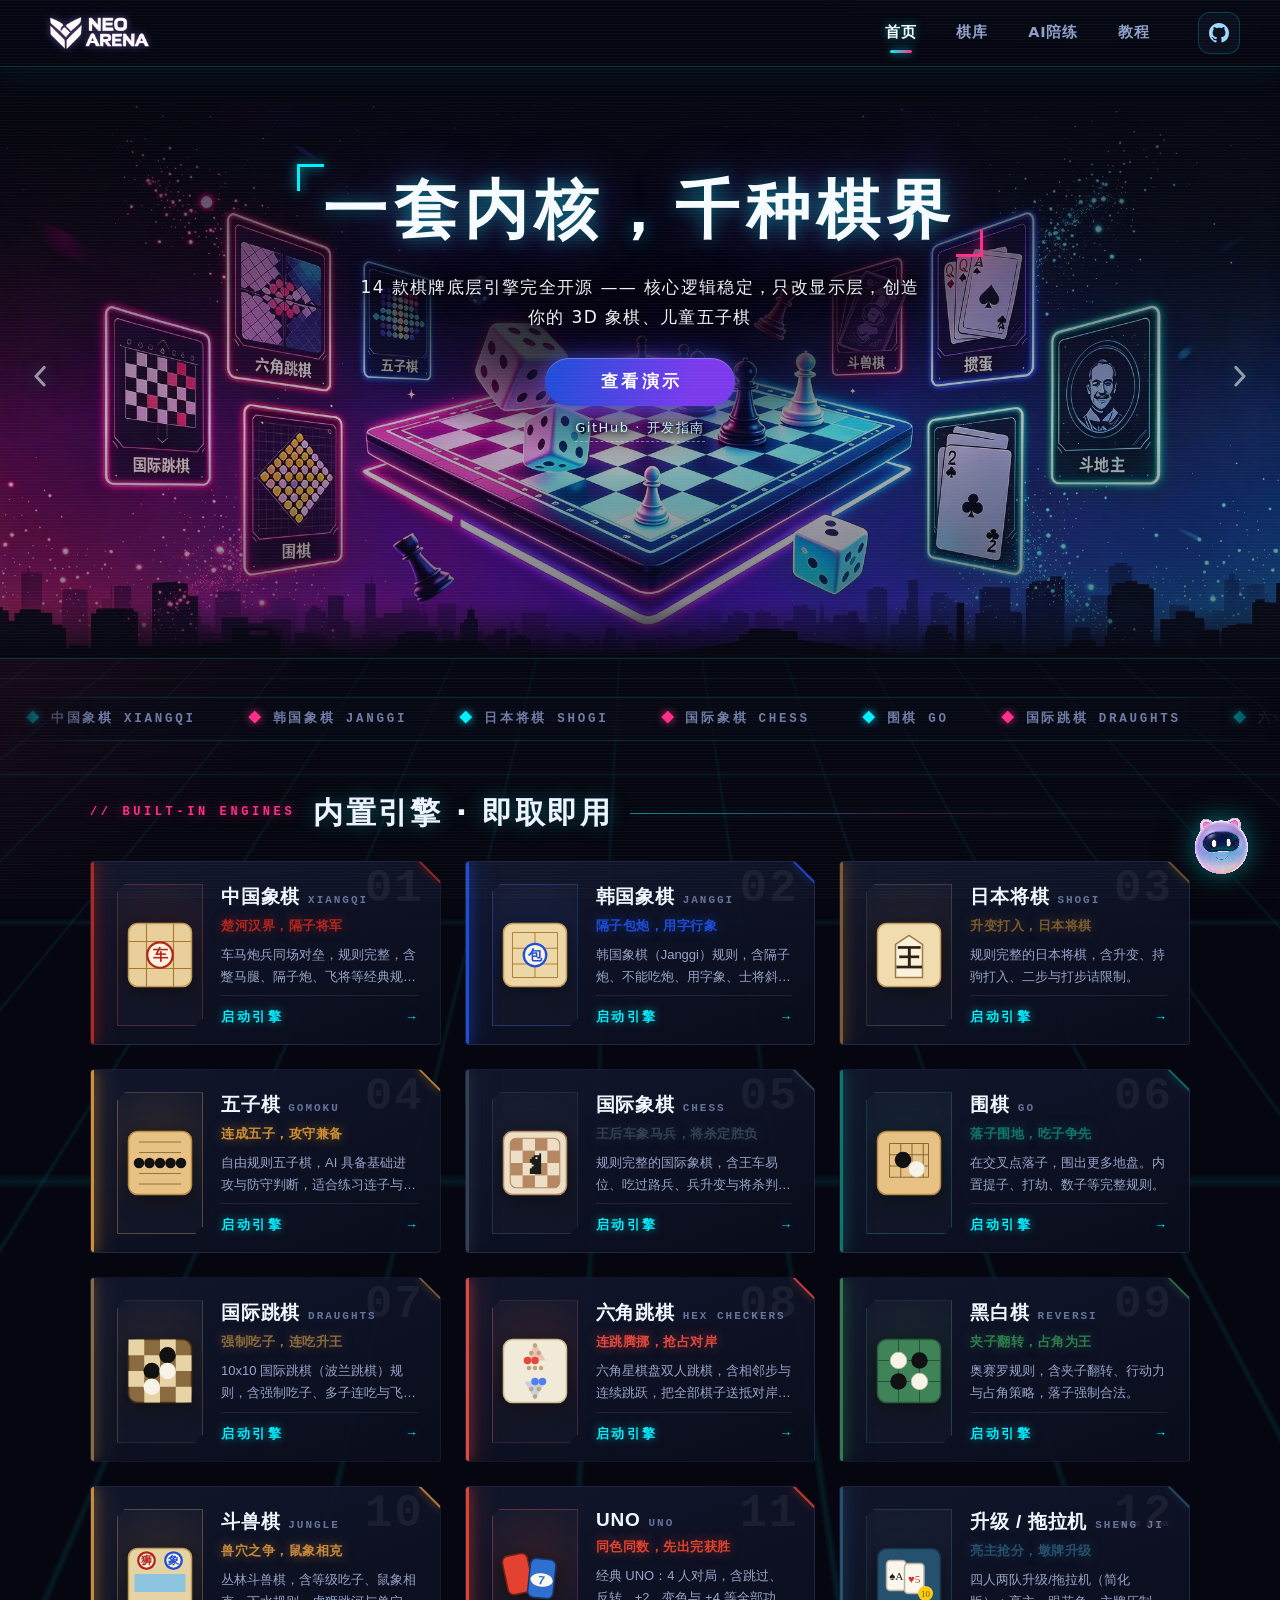
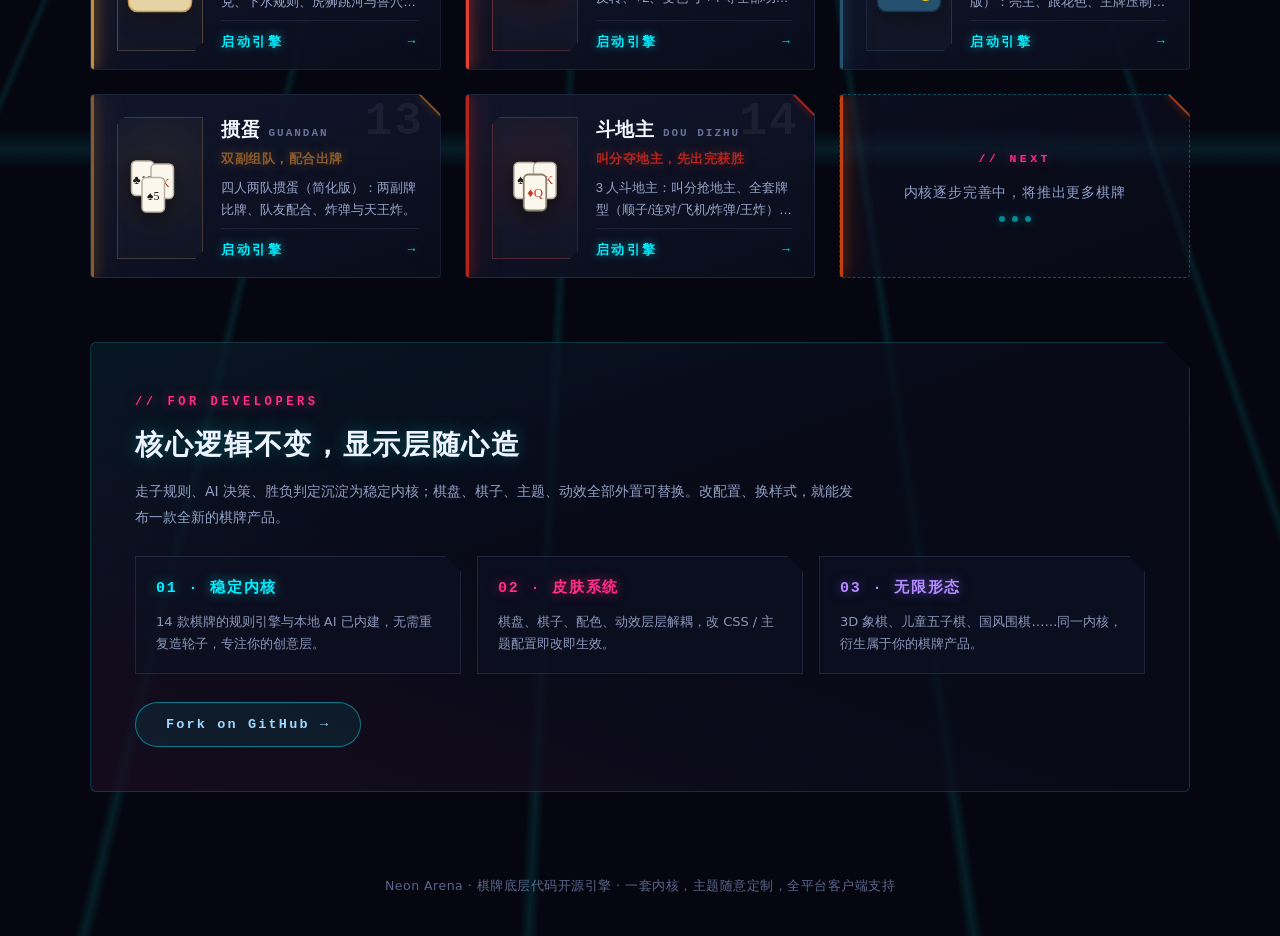
==== commit 69ef08b1: "feat: 象棋类AI强化、五子棋策略恢复、按需加载与弹窗loading、教学入口与落子音效" ====
--- a/index.html
+++ b/index.html
@@ -123,6 +123,10 @@
 
         <!-- 对局运行时：父页模式下以 iframe 加载完整运行页 -->
         <iframe id="game-frame" class="game-frame" title="引擎运行台"></iframe>
+        <div class="frame-loading is-hidden" id="game-loading" aria-hidden="true">
+          <span class="loading-spinner"></span>
+          <span class="frame-loading-text">引擎加载中</span>
+        </div>
 
         <!-- 以下结构仅 iframe 嵌入模式（?embed=<id>）内部使用，父页模式下由 CSS 隐藏 -->
         <div id="custom-page-host" class="is-hidden"></div>
@@ -138,9 +142,9 @@
             <div class="board-panel">
               <div class="board-frame" id="board-frame">
                 <canvas id="game-canvas" class="board-canvas" aria-label="棋盘"></canvas>
-              </div>
-              <div id="result-banner" class="result-banner is-hidden" role="status" aria-live="polite">
-                <span id="result-text"></span>
+                <div id="win-overlay" class="win-overlay is-hidden" role="status" aria-live="polite" aria-atomic="true">
+                  <div class="win-ribbon"><span id="win-text"></span></div>
+                </div>
               </div>
             </div>
             <aside class="side-panel" id="side-panel"></aside>
@@ -183,6 +187,11 @@
     <span>Neon Arena · 棋牌底层代码开源引擎 · 一套内核，主题随意定制，全平台客户端支持</span>
   </footer>
 
-  <script type="module" src="./src/app.js?v=20"></script>
+  <div class="boot-loading" id="boot-loading" aria-hidden="true">
+    <span class="loading-spinner"></span>
+    <span>引擎加载中</span>
+  </div>
+
+  <script type="module" src="./src/app.js?v=34"></script>
 </body>
 </html>
--- a/assets/styles.css
+++ b/assets/styles.css
@@ -1596,25 +1596,92 @@
   background: #e3b778;
 }
 
-.result-banner {
+.win-overlay {
+  position: absolute;
+  inset: 0;
   display: flex;
   align-items: center;
-  gap: 10px;
-  padding: 14px 18px;
-  border-radius: var(--radius-sm);
-  background: var(--primary-soft);
-  border: 1px solid color-mix(in srgb, var(--primary) 40%, var(--border));
-  color: var(--primary-strong);
-  font-weight: 600;
-  font-size: 15px;
-}
-
-[data-theme='dark'] .result-banner {
-  color: var(--primary);
-}
-
-.result-banner.is-hidden {
+  justify-content: center;
+  pointer-events: none;
+  z-index: 6;
+  overflow: hidden;
+  border-radius: inherit;
+}
+
+.win-overlay.is-hidden {
   display: none;
+}
+
+.win-overlay::before {
+  content: '';
+  position: absolute;
+  inset: 0;
+  border-radius: inherit;
+  box-shadow: inset 0 0 0 4px color-mix(in srgb, var(--accent) 75%, transparent);
+  animation: winRing 1.2s ease-in-out infinite alternate;
+}
+
+.win-ribbon {
+  position: absolute;
+  left: -12%;
+  right: -12%;
+  top: 50%;
+  transform: translateY(-50%) rotate(-10deg);
+  padding: 16px 0;
+  text-align: center;
+  background: linear-gradient(180deg, color-mix(in srgb, var(--accent) 88%, #fff) 0%, var(--accent) 60%, color-mix(in srgb, var(--accent) 82%, #000) 100%);
+  color: #fff;
+  font-weight: 800;
+  letter-spacing: 0.08em;
+  font-size: clamp(18px, 3vw, 30px);
+  text-shadow: 0 2px 6px rgba(0, 0, 0, 0.35);
+  box-shadow: 0 14px 40px rgba(0, 0, 0, 0.45), inset 0 0 0 2px rgba(255, 255, 255, 0.18);
+  overflow: hidden;
+  white-space: nowrap;
+  animation: winPop 0.5s cubic-bezier(0.2, 1.35, 0.4, 1) both, winGlow 1.6s ease-in-out infinite alternate;
+}
+
+.win-ribbon::after {
+  content: '';
+  position: absolute;
+  top: 0;
+  bottom: 0;
+  width: 40%;
+  background: linear-gradient(90deg, transparent, rgba(255, 255, 255, 0.6), transparent);
+  animation: winShine 1.8s linear infinite;
+}
+
+.win-ribbon > span {
+  position: relative;
+  z-index: 1;
+}
+
+@keyframes winPop {
+  from { opacity: 0; transform: translateY(-50%) rotate(-10deg) scale(0.6); }
+  to { opacity: 1; transform: translateY(-50%) rotate(-10deg) scale(1); }
+}
+
+@keyframes winGlow {
+  from { box-shadow: 0 14px 40px rgba(0, 0, 0, 0.45), inset 0 0 0 2px rgba(255, 255, 255, 0.18); }
+  to { box-shadow: 0 18px 52px rgba(0, 0, 0, 0.5), 0 0 30px 6px color-mix(in srgb, var(--accent) 55%, transparent), inset 0 0 0 2px rgba(255, 255, 255, 0.28); }
+}
+
+@keyframes winShine {
+  from { left: -50%; }
+  to { left: 120%; }
+}
+
+@keyframes winRing {
+  from { opacity: 0.35; }
+  to { opacity: 0.9; }
+}
+
+@media (prefers-reduced-motion: reduce) {
+  .win-ribbon,
+  .win-ribbon::after,
+  .win-overlay::before {
+    animation: none;
+  }
 }
 
 /* ---------- 升变浮层 ---------- */
@@ -2381,3 +2448,80 @@
     height: min(430px, 62dvh);
   }
 }
+
+/* 新手教学入口（文字链接，位于状态文字之后） */
+.tutorial-link {
+  margin-left: auto;
+  font-size: 12.5px;
+  color: var(--primary);
+  text-decoration: underline;
+  text-underline-offset: 2px;
+  cursor: pointer;
+  white-space: nowrap;
+}
+.tutorial-link:hover { color: var(--primary-strong); }
+
+/* 教学侧栏卡片右上角「返回对弈」（与「新手教学」同款文字链接样式） */
+.tutorial-side-top {
+  display: flex;
+  align-items: center;
+  justify-content: space-between;
+  gap: 10px;
+}
+.tutorial-back {
+  flex: none;
+  font-size: 12.5px;
+  color: var(--primary);
+  text-decoration: underline;
+  text-underline-offset: 2px;
+  cursor: pointer;
+  white-space: nowrap;
+}
+.tutorial-back:hover { color: var(--primary-strong); }
+
+/* 载入指示（弹窗内 + 嵌入启动） */
+.game-modal-panel--frame { position: relative; }
+.loading-spinner {
+  width: 26px;
+  height: 26px;
+  border-radius: 50%;
+  border: 3px solid color-mix(in srgb, var(--primary) 25%, transparent);
+  border-top-color: var(--primary);
+  animation: neon-spin 0.8s linear infinite;
+}
+@keyframes neon-spin { to { transform: rotate(360deg); } }
+
+.frame-loading {
+  position: absolute;
+  inset: 0;
+  z-index: 6;
+  display: flex;
+  flex-direction: column;
+  align-items: center;
+  justify-content: center;
+  gap: 12px;
+  background: color-mix(in srgb, var(--surface) 90%, transparent);
+  backdrop-filter: blur(4px);
+  -webkit-backdrop-filter: blur(4px);
+  color: var(--text-muted);
+  font-size: 13.5px;
+}
+.frame-loading.is-hidden { display: none; }
+
+.boot-loading {
+  position: fixed;
+  inset: 0;
+  z-index: 500;
+  display: flex;
+  flex-direction: column;
+  align-items: center;
+  justify-content: center;
+  gap: 14px;
+  background: var(--bg);
+  color: var(--text-muted);
+  font-size: 14px;
+}
+.boot-loading.is-hidden { display: none; }
+
+/* 返回对弈：与「新手教学」链接一致（加粗） */
+.tutorial-back { font-weight: 600; }
--- a/assets/skins.css
+++ b/assets/skins.css
@@ -9,180 +9,15 @@
   离开棋局（回到首页）时会移除 data-game，页面恢复默认明/暗主题。
 */
 
-/* ==================== 五子棋页面皮肤 ==================== */
-html[data-game='gomoku'] {
-  --bg: #0f1219;
-  --bg-2: #0a0c12;
-  --surface: rgba(22, 28, 41, 0.75);
-  --surface-2: rgba(255, 255, 255, 0.04);
-  --surface-3: rgba(255, 255, 255, 0.07);
-  --border: rgba(255, 255, 255, 0.08);
-  --border-strong: rgba(255, 255, 255, 0.18);
-  --text: #f3f4f6;
-  --text-muted: #9ca3af;
-  --primary: #d29034;
-  --primary-strong: #e0a24a;
-  --primary-soft: rgba(210, 144, 52, 0.14);
-  --accent: #d29034;
-  --danger: #e5533d;
-  --shadow-sm: 0 10px 30px rgba(0, 0, 0, 0.35);
-  --shadow-md: 0 20px 50px rgba(0, 0, 0, 0.6), 0 0 40px rgba(210, 144, 52, 0.08);
-  color-scheme: dark;
-}
-
-html[data-game='gomoku'] body {
-  background-color: #0f1219;
-  background-image:
-    radial-gradient(circle at 10% 20%, rgba(26, 32, 48, 0.8) 0%, transparent 40%),
-    radial-gradient(circle at 90% 80%, rgba(210, 144, 52, 0.06) 0%, transparent 50%),
-    radial-gradient(circle at 50% 50%, rgba(10, 12, 18, 1) 0%, rgba(5, 7, 10, 1) 100%);
-}
-
-html[data-game='gomoku'] .topbar {
-  background: rgba(15, 18, 25, 0.72);
-  border-bottom: 1px solid rgba(210, 144, 52, 0.16);
-}
-
-html[data-game='gomoku'] .brand-text strong {
-  background: linear-gradient(135deg, #ffffff 0%, #e2e8f0 50%, #d29034 100%);
-  -webkit-background-clip: text;
-  background-clip: text;
-  -webkit-text-fill-color: transparent;
-  color: transparent;
-  font-family: 'Noto Serif SC', 'Songti SC', serif;
-  letter-spacing: 0.12em;
-}
-
-html[data-game='gomoku'] .mode-switch {
-  background: rgba(255, 255, 255, 0.04);
-  border-color: rgba(255, 255, 255, 0.08);
-}
-
-html[data-game='gomoku'] .mode-switch button.is-active,
-html[data-game='gomoku'] .segmented button.is-active {
-  background: linear-gradient(135deg, #d29034, #b5761f);
-  color: #1a1206;
-  box-shadow: 0 0 12px rgba(210, 144, 52, 0.4);
-}
-
-html[data-game='gomoku'] .segmented {
-  background: rgba(255, 255, 255, 0.04);
-  border-color: rgba(255, 255, 255, 0.08);
-}
-
-html[data-game='gomoku'] .game-header h1 {
-  font-family: 'Noto Serif SC', 'Songti SC', serif;
-  letter-spacing: 0.16em;
-}
-
-html[data-game='gomoku'] .panel {
-  background: rgba(22, 28, 41, 0.72);
-  backdrop-filter: blur(16px);
-  -webkit-backdrop-filter: blur(16px);
-  border: 1px solid rgba(255, 255, 255, 0.08);
-  border-radius: 20px;
-  box-shadow: 0 10px 30px rgba(0, 0, 0, 0.3);
-}
-
-html[data-game='gomoku'] .panel-title {
-  color: #d29034;
-  opacity: 0.9;
-}
-
-html[data-game='gomoku'] .btn {
-  background: rgba(255, 255, 255, 0.04);
-  border-color: rgba(255, 255, 255, 0.12);
-  color: var(--text);
-}
-
-html[data-game='gomoku'] .btn:hover {
-  border-color: #d29034;
-  color: #e0a24a;
-}
-
-html[data-game='gomoku'] .btn-primary {
-  background: linear-gradient(135deg, #e0a24a, #b5761f);
-  border-color: transparent;
-  color: #1a1206;
-  font-weight: 700;
-  box-shadow: 0 6px 18px rgba(210, 144, 52, 0.28);
-}
-
-html[data-game='gomoku'] .btn-primary:hover {
-  background: linear-gradient(135deg, #eeb35a, #c8862a);
-  color: #1a1206;
-}
-
-html[data-game='gomoku'] .status-row {
-  position: relative;
-  padding: 12px 14px 12px 18px;
-  background: rgba(255, 255, 255, 0.03);
-  border: 1px solid rgba(255, 255, 255, 0.05);
-  border-radius: 14px;
-  overflow: hidden;
-}
-
-html[data-game='gomoku'] .status-row::before {
-  content: '';
-  position: absolute;
-  left: 0;
-  top: 0;
-  height: 100%;
-  width: 4px;
-  background: #d29034;
-  box-shadow: 0 0 10px #d29034;
-}
-
-html[data-game='gomoku'] .stat {
-  background: rgba(255, 255, 255, 0.03);
-  border-color: rgba(255, 255, 255, 0.06);
-}
-
-html[data-game='gomoku'] .stat strong {
-  color: #e0a24a;
-}
-
-html[data-game='gomoku'] .board-frame {
-  background: transparent;
-  border: 3px solid #7d4d12;
-  border-radius: 12px;
-  box-shadow: 0 20px 50px rgba(0, 0, 0, 0.6), 0 0 40px rgba(210, 144, 52, 0.08);
-}
-
-html[data-game='gomoku'] .board-canvas {
-  border-radius: 10px;
-  background: #e4a853;
-}
-
-html[data-game='gomoku'] .result-banner {
-  background: rgba(210, 144, 52, 0.12);
-  border: 1px solid rgba(210, 144, 52, 0.5);
-  color: #e0a24a;
-  box-shadow: 0 0 24px rgba(210, 144, 52, 0.2);
-}
-
-html[data-game='gomoku'] .switch input:checked {
-  background: #d29034;
-  border-color: #d29034;
-}
-
-html[data-game='gomoku'] .footer {
-  color: rgba(156, 163, 175, 0.7);
-}
-
-/* 布局：与其他引擎一致（棋盘在左、信息栏在右），由通用样式控制 */
-
 /* 暂时隐藏五子棋侧栏统计格（黑子/白子/步数），其他引擎不受影响 */
 html[data-game='gomoku'] .stat-grid {
   display: none;
 }
 
-/* 暂时隐藏围棋侧栏的执子设置与显示辅助开关（显示气/显示可落子点），其他引擎不受影响 */
+/* 暂时隐藏围棋侧栏的执子设置、显示辅助开关（显示气/显示可落子点）与认输按钮，其他引擎不受影响 */
 html[data-game='go'] .field:has([data-setup='humanColor']),
 html[data-game='go'] .switch:has([data-helper='showLiberties']),
-html[data-game='go'] .switch:has([data-helper='showLegal']) {
+html[data-game='go'] .switch:has([data-helper='showLegal']),
+html[data-game='go'] [data-action='resign'] {
   display: none;
 }
-
-html[data-game='gomoku'] .game-header h1 { color: #f3f4f6; }
-html[data-game='gomoku'] .game-header p { color: #9ca3af; }
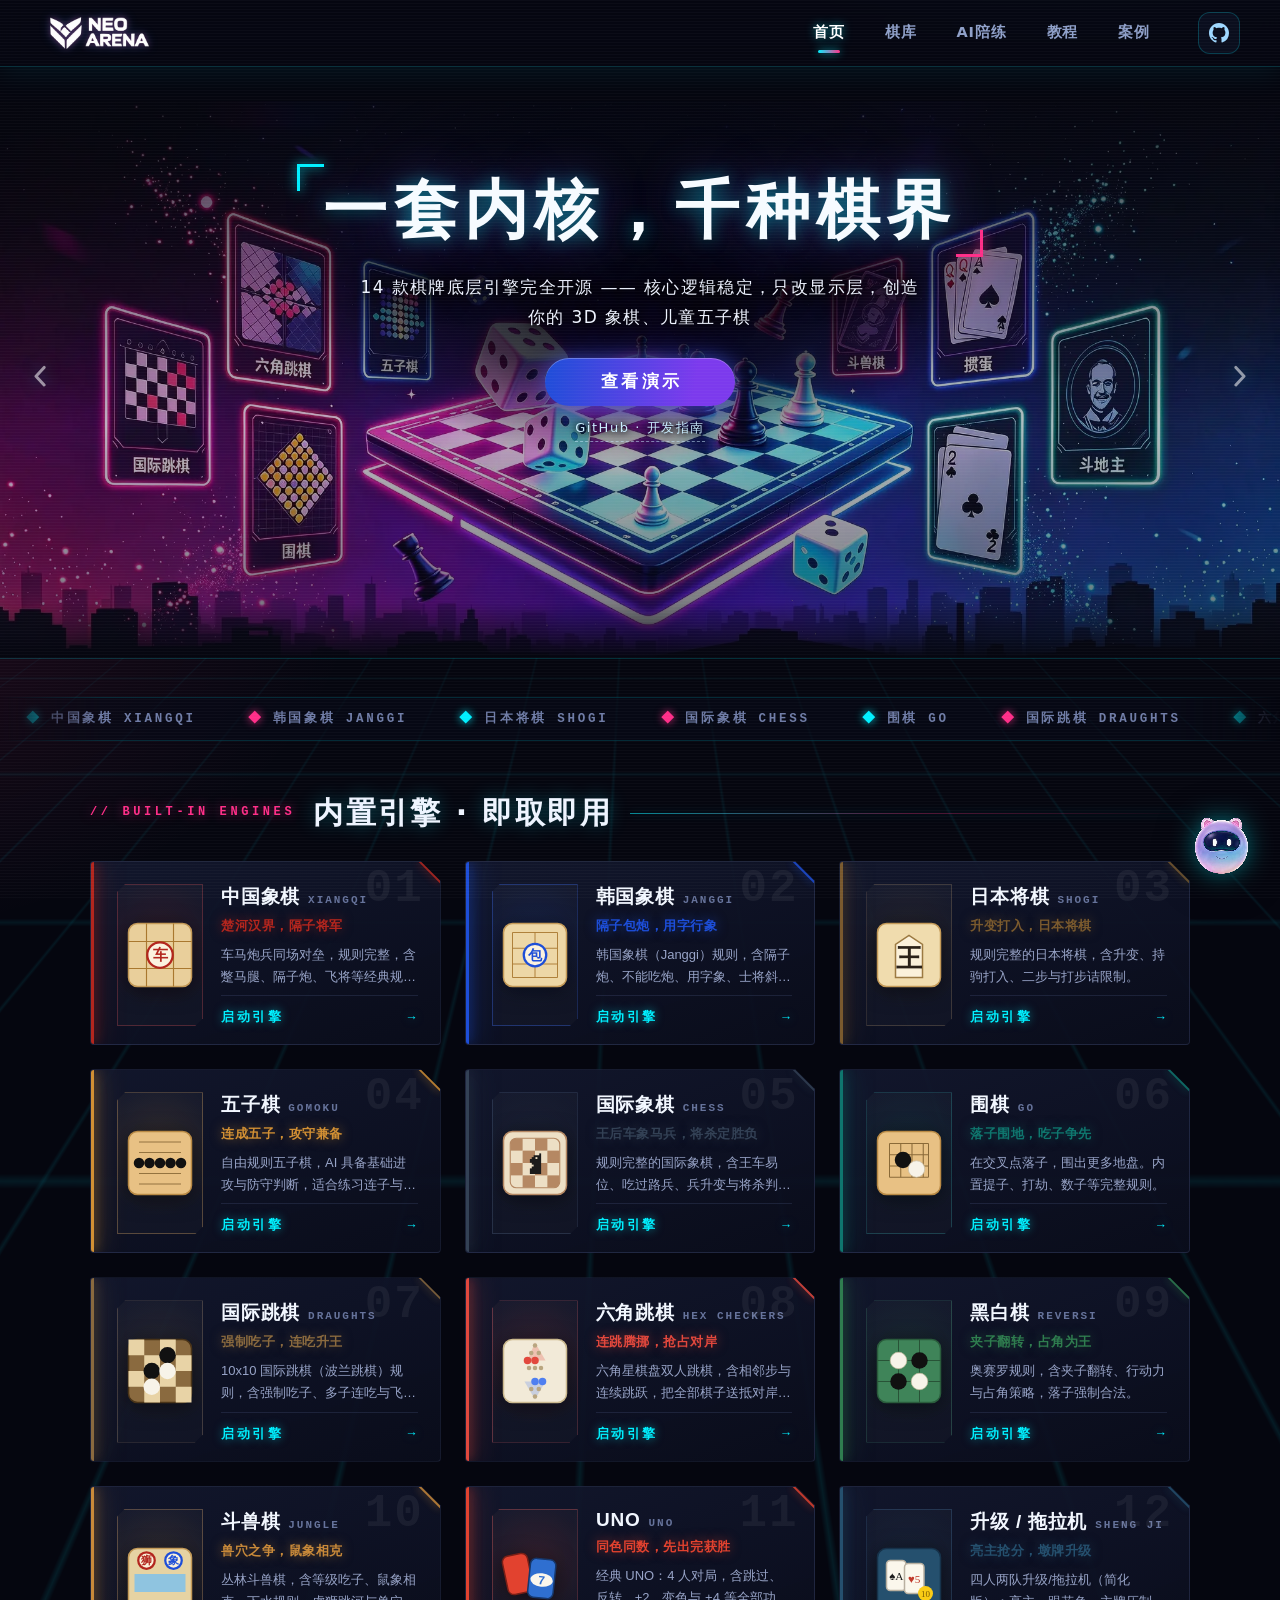
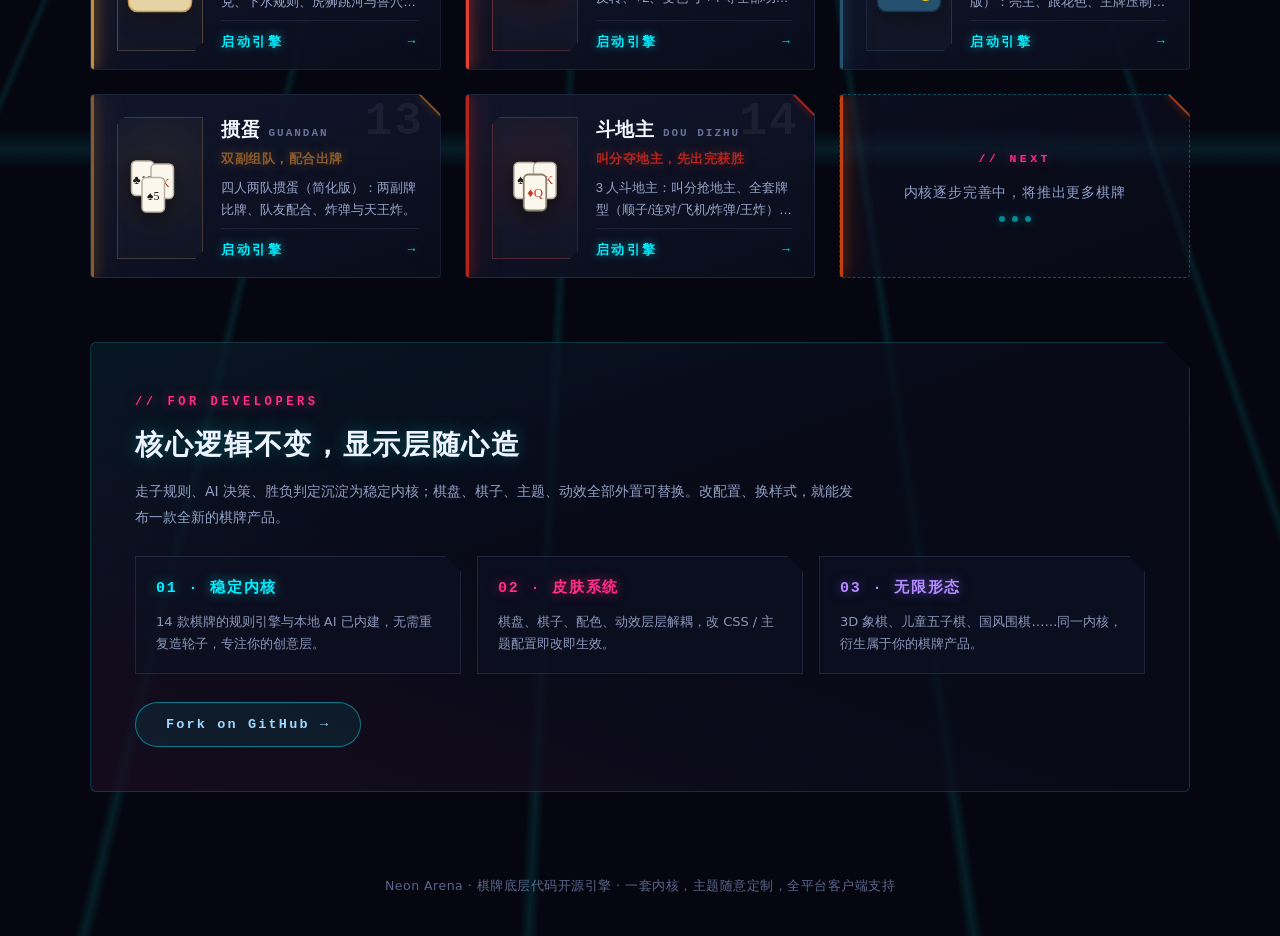
==== commit d64b9774: "新增儿童象棋案例页：同一象棋内核，换层皮肤 - 新增 xiangqi-kids.html 单文件案例：棋规、AI、音效复用内置中国象棋引擎，仅替换显示层（萌趣棋子 + 卡通棋盘 + 森林主题界面），含" ====
--- a/index.html
+++ b/index.html
@@ -30,6 +30,7 @@
       <a class="topnav-link" href="#/" data-scroll="#home-grid">棋库</a>
       <a class="topnav-link" href="#/" data-buddy>AI陪练</a>
       <a class="topnav-link" href="#/" data-scroll="#home-dev">教程</a>
+      <a class="topnav-link" href="./xiangqi-kids.html">案例</a>
     </nav>
 
     <nav id="game-tabs" class="mode-switch is-hidden" aria-label="模式切换">
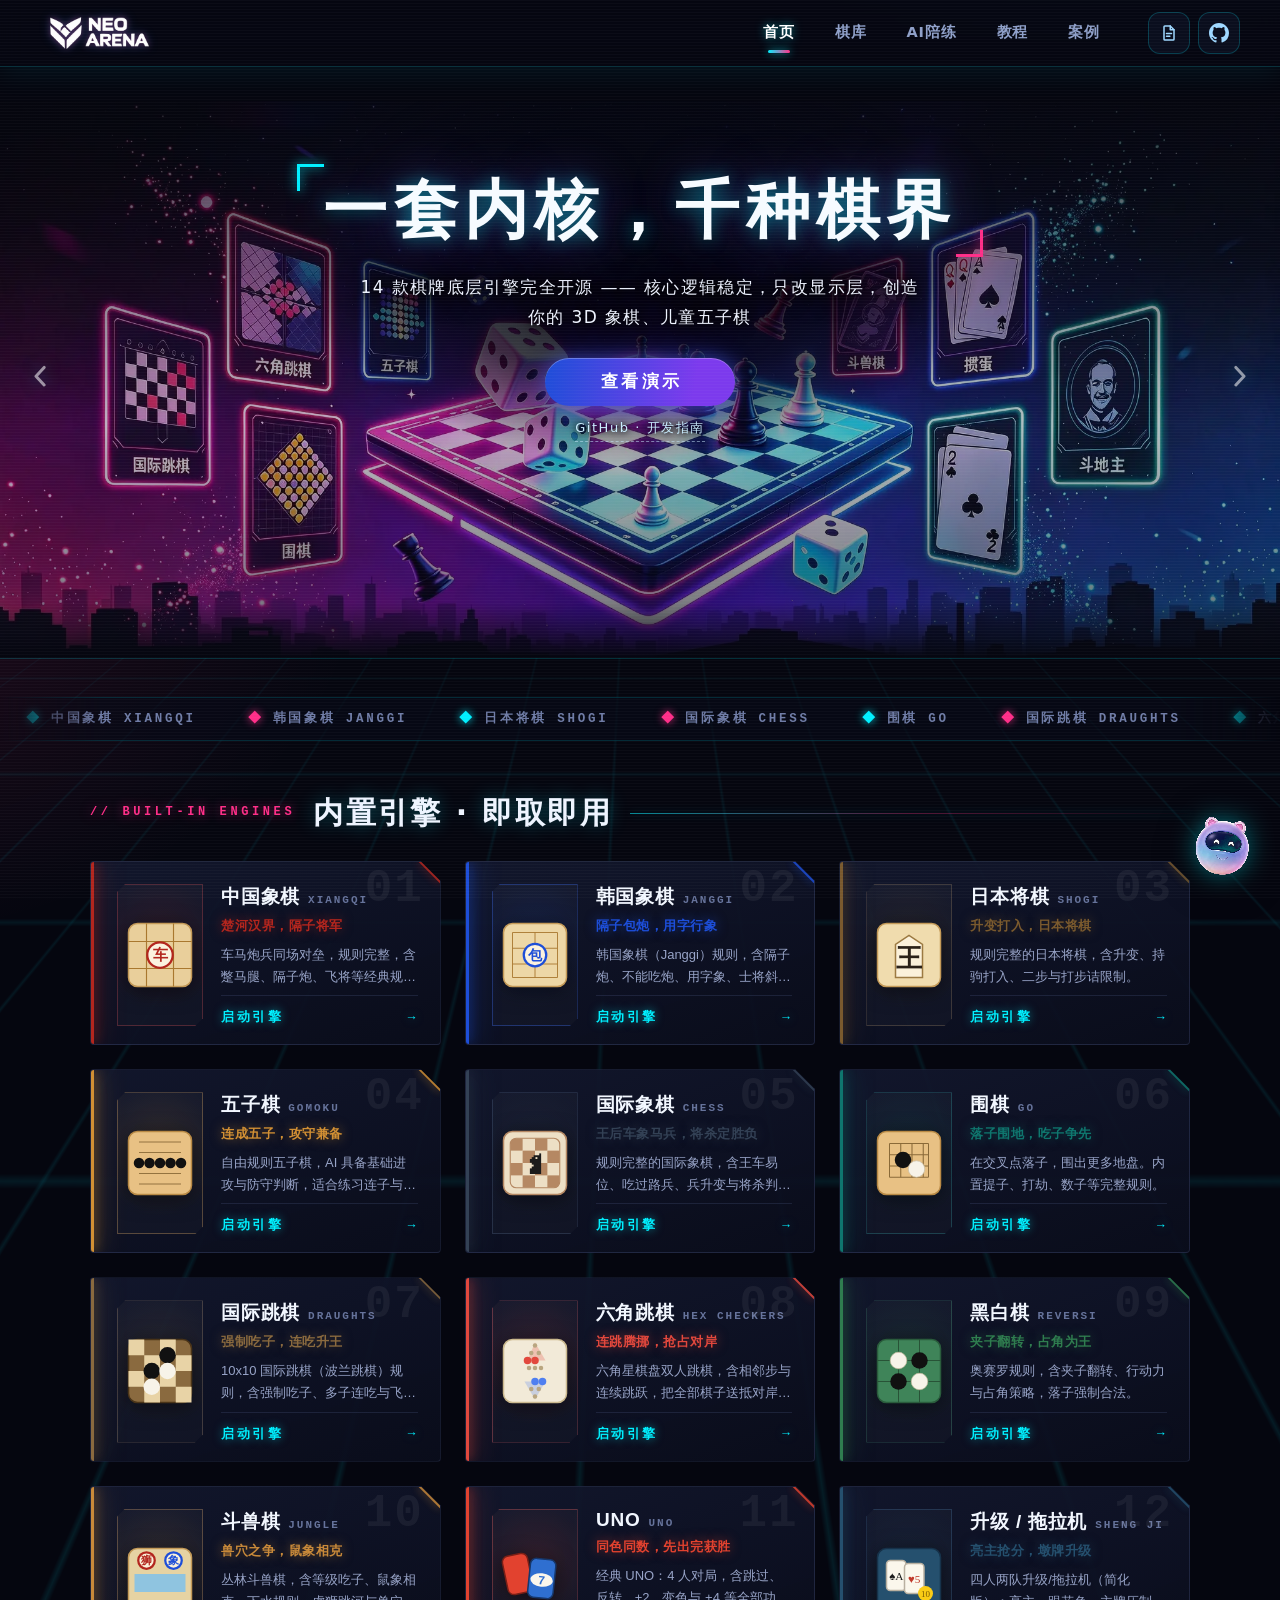
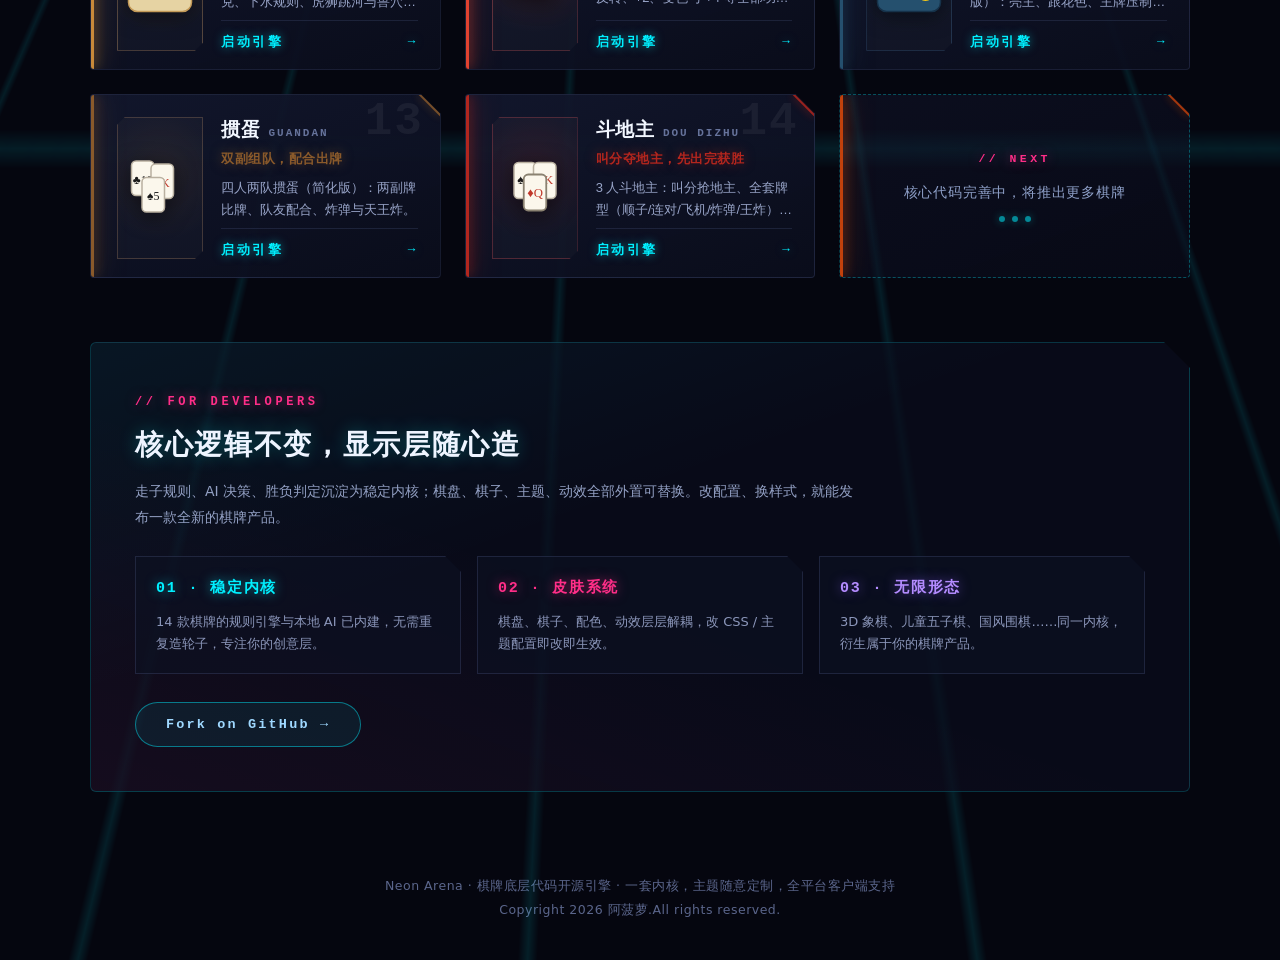
==== commit c10b6c42: "feat(home): favicon 与博客入口，移动端首页卡片拦截 - 移动端(≤820px)首页卡片不进入对局，改用轻提示 - 首页与儿童象棋页引入 assets/favicon.ico - 顶" ====
--- a/index.html
+++ b/index.html
@@ -7,7 +7,8 @@
   <meta http-equiv="Pragma" content="no-cache" />
   <meta http-equiv="Expires" content="0" />
   <meta name="description" content="Neon Arena 开源棋牌引擎平台：象棋、围棋、将棋、UNO 等 14 款棋牌底层代码完全开源，核心逻辑稳定，皮肤与主题完全可定制，基于同一内核打造 3D 象棋、儿童五子棋等专属棋牌产品。" />
-  <title>Neon Arena · 棋牌底层代码开源平台 - 定义自己的主题和皮肤</title>
+  <title>Neon Arena · 棋牌底层代码开源平台 - 定义自己的主题和皮肤 | 阿菠萝的数字花园</title>
+  <link rel="icon" type="image/x-icon" href="./assets/favicon.ico" />
   <link rel="stylesheet" href="./assets/styles.css" />
   <link rel="stylesheet" href="./assets/skins.css" />
   <script>if (new URLSearchParams(location.search).has('embed')) document.documentElement.classList.add('embed');</script>
@@ -39,6 +40,13 @@
     </nav>
 
     <div class="topbar-actions">
+      <a class="icon-btn" href="https://www.noxkit.cn" target="_blank" rel="noopener noreferrer" aria-label="博客" title="博客 · noxkit.cn">
+        <svg viewBox="0 0 24 24" width="20" height="20" fill="none" stroke="currentColor" stroke-width="1.8" stroke-linecap="round" stroke-linejoin="round" aria-hidden="true">
+          <path d="M7 3.5h6.5L18 8v11.5a1 1 0 0 1-1 1H7a1 1 0 0 1-1-1V4.5a1 1 0 0 1 1-1Z" />
+          <path d="M13.5 3.5V8H18" />
+          <path d="M9 12.5h6M9 16h4" />
+        </svg>
+      </a>
       <a class="icon-btn" href="https://github.com/wenlibo90/board-games" target="_blank" rel="noopener noreferrer" aria-label="GitHub 仓库" title="GitHub 开源仓库">
         <svg viewBox="0 0 16 16" width="20" height="20" fill="currentColor" aria-hidden="true">
           <path d="M8 0C3.58 0 0 3.58 0 8c0 3.54 2.29 6.53 5.47 7.59.4.07.55-.17.55-.38 0-.19-.01-.82-.01-1.49-2.01.37-2.53-.49-2.69-.94-.09-.23-.48-.94-.82-1.13-.28-.15-.68-.52-.01-.53.63-.01 1.08.58 1.23.82.72 1.21 1.87.87 2.33.66.07-.52.28-.87.51-1.07-1.78-.2-3.64-.89-3.64-3.95 0-.87.31-1.59.82-2.15-.08-.2-.36-1.02.08-2.12 0 0 .67-.21 2.2.82.64-.18 1.32-.27 2-.27s1.36.09 2 .27c1.53-1.04 2.2-.82 2.2-.82.44 1.1.16 1.92.08 2.12.51.56.82 1.27.82 2.15 0 3.07-1.87 3.75-3.65 3.95.29.25.54.73.54 1.48 0 1.07-.01 1.93-.01 2.2 0 .21.15.46.55.38A8.01 8.01 0 0 0 16 8c0-4.42-3.58-8-8-8z" />
@@ -186,13 +194,16 @@
 
   <footer class="footer">
     <span>Neon Arena · 棋牌底层代码开源引擎 · 一套内核，主题随意定制，全平台客户端支持</span>
+    <span>Copyright 2026 阿菠萝.All rights reserved.</span>
   </footer>
+
+  <div class="home-toast" id="home-toast" role="status" aria-live="polite"></div>
 
   <div class="boot-loading" id="boot-loading" aria-hidden="true">
     <span class="loading-spinner"></span>
     <span>引擎加载中</span>
   </div>
 
-  <script type="module" src="./src/app.js?v=34"></script>
+  <script type="module" src="./src/app.js?v=37"></script>
 </body>
 </html>
--- a/assets/styles.css
+++ b/assets/styles.css
@@ -2525,3 +2525,40 @@
 
 /* 返回对弈：与「新手教学」链接一致（加粗） */
 .tutorial-back { font-weight: 600; }
+
+/* 页脚：多行居中 */
+.footer {
+  display: flex;
+  flex-direction: column;
+  align-items: center;
+  gap: 4px;
+}
+
+/* 首页轻提示 */
+.home-toast {
+  position: fixed;
+  left: 50%;
+  bottom: 28px;
+  transform: translateX(-50%) translateY(10px);
+  padding: 10px 18px;
+  border-radius: 999px;
+  background: color-mix(in srgb, var(--surface) 92%, transparent);
+  border: 1px solid var(--border-strong);
+  color: var(--text);
+  font-size: 13.5px;
+  box-shadow: var(--shadow-md);
+  opacity: 0;
+  pointer-events: none;
+  transition: opacity 0.25s ease, transform 0.25s ease;
+  z-index: 600;
+  max-width: 86vw;
+  text-align: center;
+}
+.home-toast.is-show { opacity: 1; transform: translateX(-50%) translateY(0); }
+
+/* 移动端：首页卡片不可点击（预览效果不佳） */
+@media (max-width: 820px) {
+  .game-card { cursor: default; }
+  .game-card:hover { transform: none; box-shadow: var(--shadow-sm); }
+  .game-card-go { display: none; }
+}
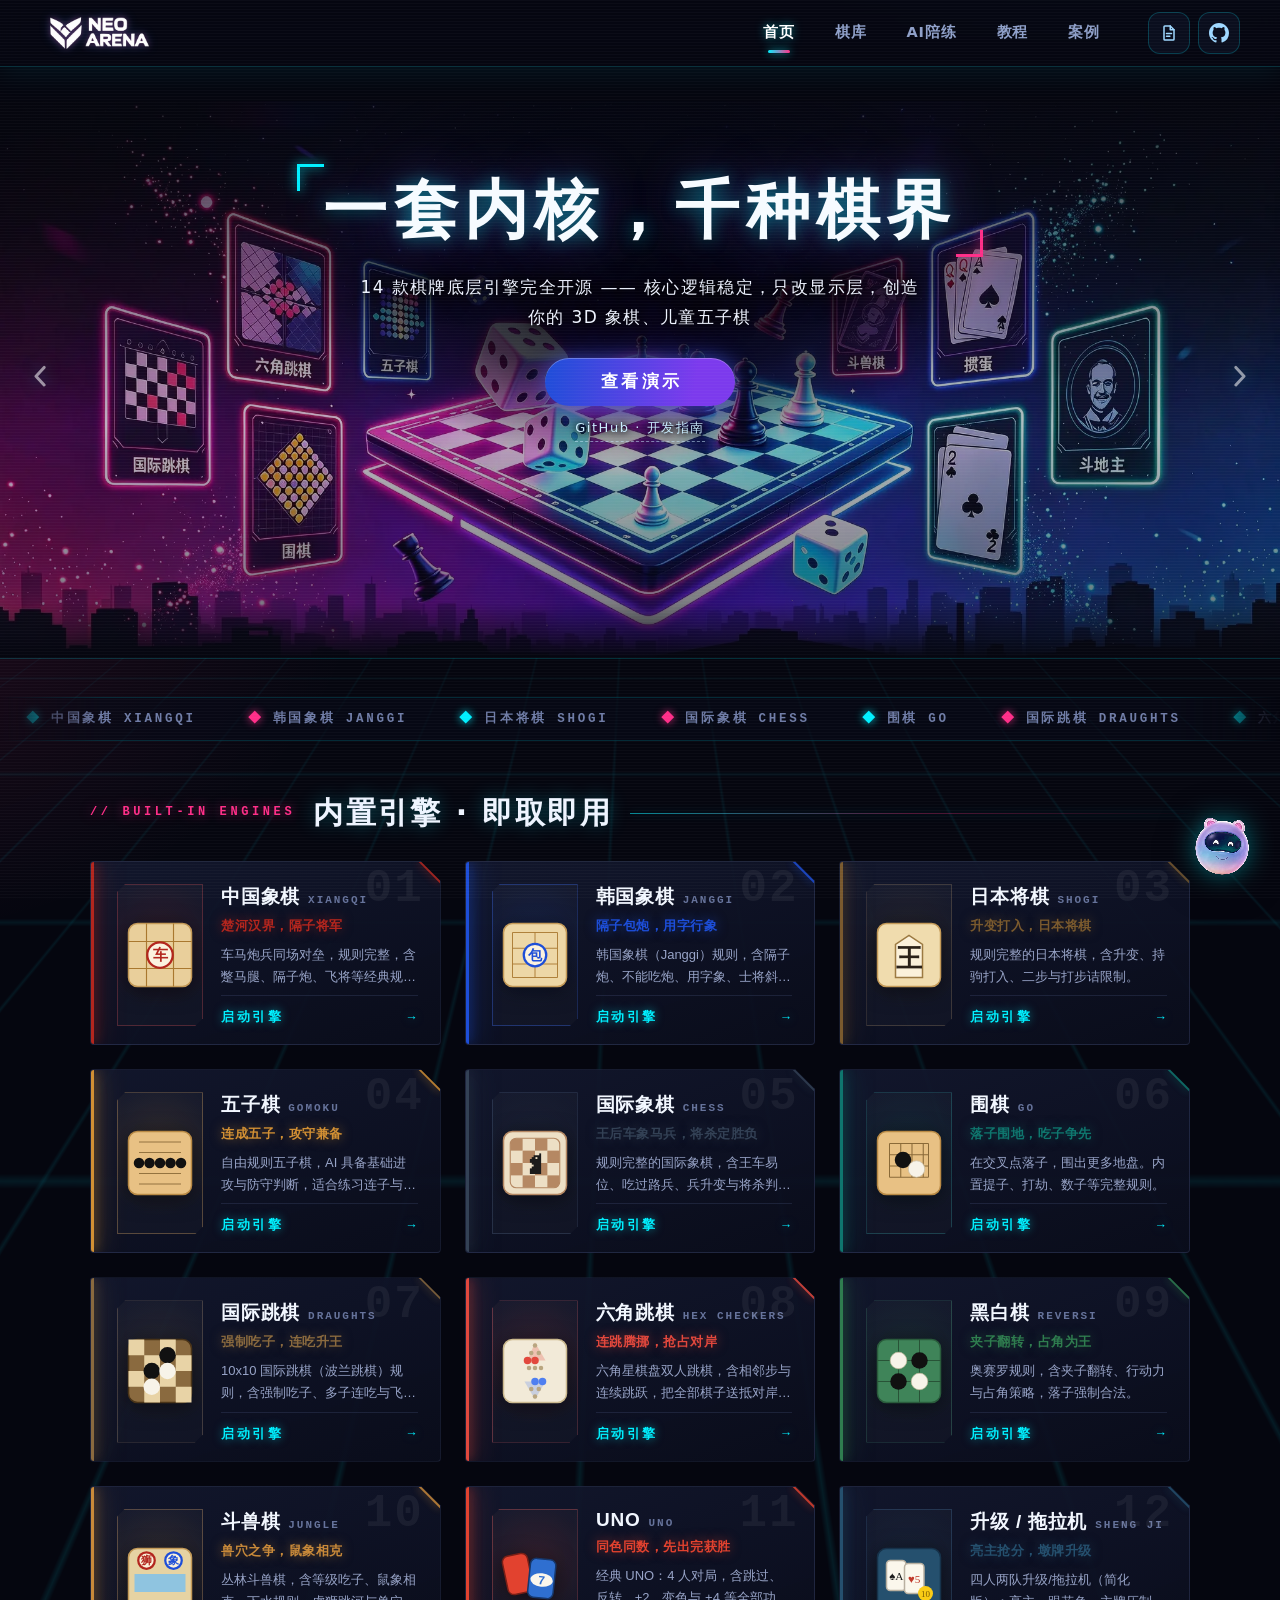
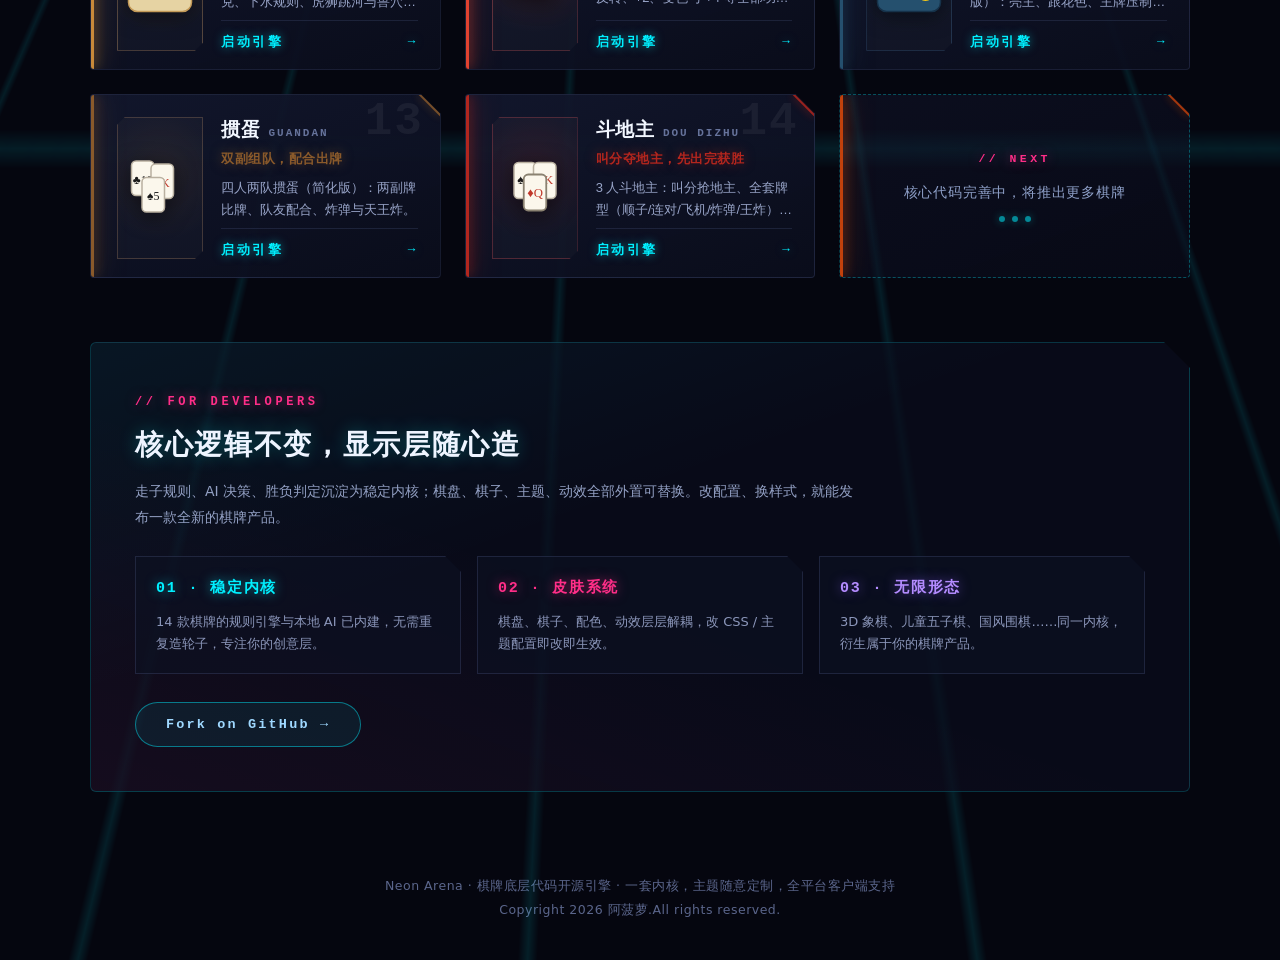
==== commit 8097985c: "新增儿童五子棋案例页与儿童象棋素材WebP替换 - 新增 gomoku-kids.html（儿童五子棋案例页）+ assets/candy-gomoku/ 素材目录 - 替换 assets/kids-" ====
--- a/index.html
+++ b/index.html
@@ -31,7 +31,7 @@
       <a class="topnav-link" href="#/" data-scroll="#home-grid">棋库</a>
       <a class="topnav-link" href="#/" data-buddy>AI陪练</a>
       <a class="topnav-link" href="#/" data-scroll="#home-dev">教程</a>
-      <a class="topnav-link" href="./xiangqi-kids.html">案例</a>
+      <a class="topnav-link" href="./gomoku-kids.html">案例</a>
     </nav>
 
     <nav id="game-tabs" class="mode-switch is-hidden" aria-label="模式切换">
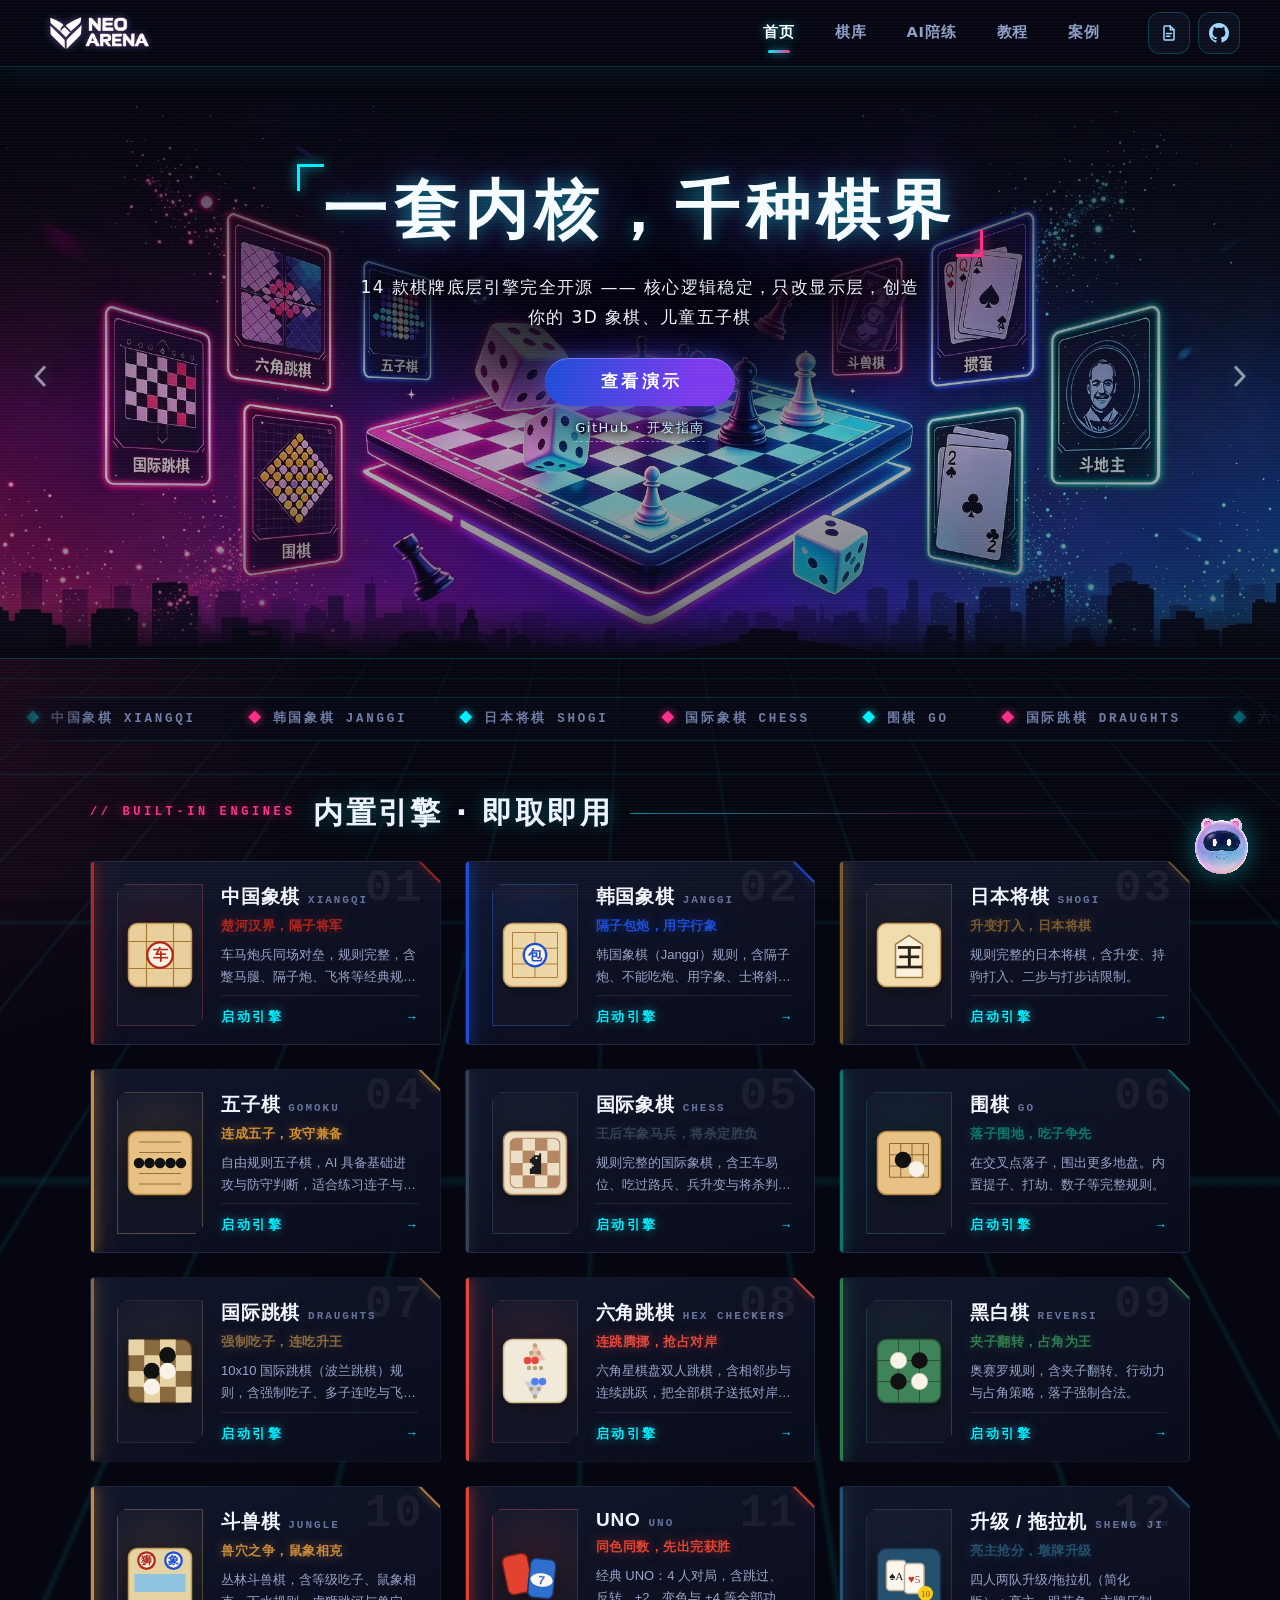
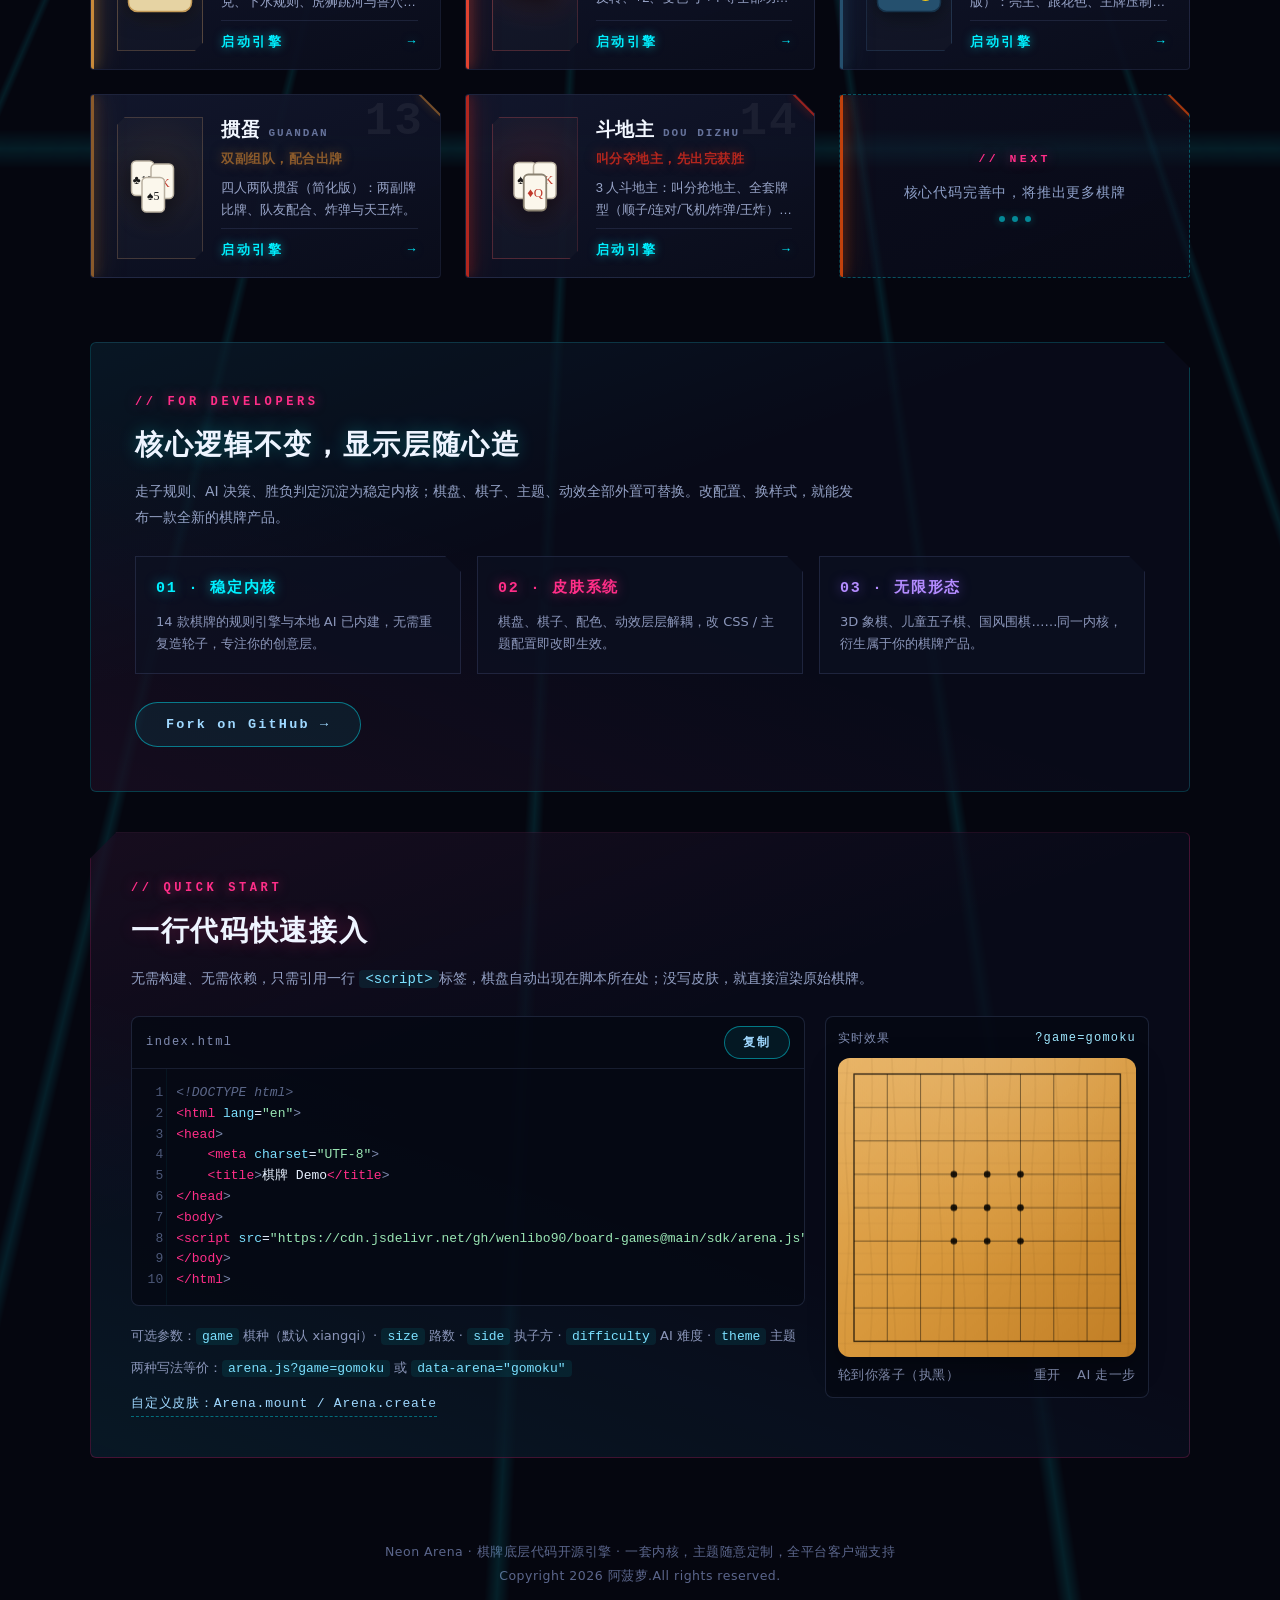
==== commit 585b8d8a: "feat(sdk): 快速接入区与默认皮肤完善，版本升至 0.2.0 - 首页新增一行代码快速接入区：最小 HTML 模板、编辑器观感代码块（语法高亮+行号）、复制按钮、实时预览 - arena.js" ====
--- a/index.html
+++ b/index.html
@@ -116,6 +116,51 @@
         </div>
         <a class="home-dev-cta" href="https://github.com/wenlibo90/board-games" target="_blank" rel="noopener noreferrer">Fork on GitHub →</a>
       </div>
+
+      <!-- 快速接入：外部页面一行 <script> 即可运行 -->
+      <div class="home-sdk" id="home-sdk">
+        <div class="home-sdk-head">
+          <span class="home-section-tag">// QUICK START</span>
+          <h2>一行代码快速接入</h2>
+          <p>无需构建、无需依赖，只需引用一行 <code>&lt;script&gt;</code>标签，棋盘自动出现在脚本所在处；没写皮肤，就直接渲染原始棋牌。</p>
+        </div>
+
+        <div class="home-sdk-grid">
+          <div class="home-sdk-col">
+            <div class="home-sdk-code">
+              <div class="home-sdk-code-bar">
+                <span>index.html</span>
+                <button type="button" class="home-sdk-copy" data-copy="#home-sdk-snippet">复制</button>
+              </div>
+              <pre id="home-sdk-snippet"><code>&lt;!DOCTYPE html&gt;
+&lt;html lang="en"&gt;
+&lt;head&gt;
+    &lt;meta charset="UTF-8"&gt;
+    &lt;title&gt;棋牌 Demo&lt;/title&gt;
+&lt;/head&gt;
+&lt;body&gt;
+&lt;script src="https://cdn.jsdelivr.net/gh/wenlibo90/board-games@main/sdk/arena.js"&gt;&lt;/script&gt;
+&lt;/body&gt;
+&lt;/html&gt;</code></pre>
+            </div>
+
+            <div class="home-sdk-attrs">
+              <span>可选参数：<code>game</code> 棋种（默认 xiangqi）· <code>size</code> 路数 · <code>side</code> 执子方 · <code>difficulty</code> AI 难度 · <code>theme</code> 主题</span>
+              <span>两种写法等价：<code>arena.js?game=gomoku</code> 或 <code>data-arena="gomoku"</code></span>
+            </div>
+
+            <a class="home-sdk-link" href="https://github.com/wenlibo90/board-games#readme" target="_blank" rel="noopener noreferrer">自定义皮肤：Arena.mount / Arena.create</a>
+          </div>
+
+          <div class="home-sdk-preview">
+            <div class="home-sdk-preview-bar">
+              <span>实时效果</span>
+              <code>?game=gomoku</code>
+            </div>
+            <div id="home-sdk-live"></div>
+          </div>
+        </div>
+      </div>
     </section>
 
     <!-- 棋局弹窗：卡片点击在当前页弹窗内打开对局 -->
@@ -205,5 +250,53 @@
   </div>
 
   <script type="module" src="./src/app.js?v=37"></script>
+  <script type="module">
+    import { mount } from './src/sdk/mount.js';
+
+    const snippet = document.getElementById('home-sdk-snippet');
+    const codeText = snippet ? snippet.textContent.replace(/^\n+|\s+$/g, '') : '';
+
+    function highlight(src) {
+      const esc = src.replace(/&/g, '&amp;').replace(/</g, '&lt;').replace(/>/g, '&gt;');
+      const re = /&lt;!DOCTYPE[^&]*&gt;|&lt;\/?[A-Za-z][\w-]*|[A-Za-z-]+(?==)|"[^"]*"|&gt;/g;
+      return esc.replace(re, (m) => {
+        if (m.startsWith('&lt;!DOCTYPE')) return `<span class="tok-doc">${m}</span>`;
+        if (m.startsWith('&lt;')) return `<span class="tok-tag">${m}</span>`;
+        if (m === '&gt;') return `<span class="tok-punc">${m}</span>`;
+        if (m.startsWith('"')) return `<span class="tok-str">${m}</span>`;
+        return `<span class="tok-attr">${m}</span>`;
+      });
+    }
+
+    if (snippet) {
+      snippet.innerHTML = highlight(codeText)
+        .split('\n')
+        .map((line) => `<span class="cl">${line || ' '}</span>`)
+        .join('');
+    }
+
+    const live = document.getElementById('home-sdk-live');
+    if (live && window.matchMedia('(min-width: 821px)').matches) {
+      const io = new IntersectionObserver((entries) => {
+        if (!entries.some((e) => e.isIntersecting)) return;
+        io.disconnect();
+        mount(live, { game: 'gomoku', size: 9, difficulty: 'hard', aspect: '1 / 1' }).catch(() => {});
+      }, { rootMargin: '160px' });
+      io.observe(live);
+    }
+
+    const copy = document.querySelector('.home-sdk-copy');
+    if (copy) {
+      copy.addEventListener('click', async () => {
+        try {
+          await navigator.clipboard.writeText(codeText);
+          copy.textContent = '已复制';
+        } catch (err) {
+          copy.textContent = '复制失败';
+        }
+        setTimeout(() => { copy.textContent = '复制'; }, 1600);
+      });
+    }
+  </script>
 </body>
 </html>
--- a/assets/styles.css
+++ b/assets/styles.css
@@ -916,6 +916,226 @@
   background: rgba(0, 240, 255, 0.14);
   color: #fff;
   box-shadow: 0 0 24px rgba(0, 240, 255, 0.35);
+}
+
+/* --- 首页快速接入 --- */
+.home-sdk {
+  position: relative;
+  margin-top: 40px;
+  padding: clamp(24px, 4vw, 40px);
+  border: 1px solid rgba(255, 46, 136, 0.2);
+  border-radius: 6px;
+  background:
+    linear-gradient(160deg, rgba(255, 46, 136, 0.06), transparent 40%),
+    linear-gradient(20deg, rgba(0, 240, 255, 0.06), transparent 46%),
+    rgba(10, 13, 28, 0.72);
+  clip-path: polygon(26px 0, 100% 0, 100% 100%, 0 100%, 0 26px);
+}
+
+.home-sdk-head h2 {
+  margin: 10px 0 0;
+  font-size: clamp(21px, 2.8vw, 28px);
+  font-weight: 800;
+  letter-spacing: 0.06em;
+  color: #eef4ff;
+  text-shadow: 0 0 18px rgba(255, 46, 136, 0.3);
+}
+
+.home-sdk-head p {
+  max-width: 760px;
+  margin: 12px 0 0;
+  color: #93a0c4;
+  font-size: 14px;
+  line-height: 1.8;
+}
+
+.home-sdk-grid {
+  display: grid;
+  grid-template-columns: minmax(0, 1.35fr) minmax(240px, 0.65fr);
+  gap: 20px;
+  margin-top: 24px;
+  align-items: start;
+}
+
+.home-sdk-col {
+  min-width: 0;
+}
+
+.home-sdk-code {
+  border: 1px solid rgba(120, 140, 200, 0.2);
+  border-radius: 8px;
+  background: rgba(6, 9, 20, 0.82);
+  overflow: hidden;
+}
+
+.home-sdk-code-bar {
+  display: flex;
+  align-items: center;
+  justify-content: space-between;
+  gap: 12px;
+  padding: 9px 14px;
+  border-bottom: 1px solid rgba(120, 140, 200, 0.16);
+  font-family: ui-monospace, 'Cascadia Mono', Consolas, monospace;
+  font-size: 12px;
+  letter-spacing: 0.12em;
+  color: #7f8bb0;
+}
+
+.home-sdk-code pre {
+  margin: 0;
+  padding: 14px 0;
+  max-height: 340px;
+  overflow: auto;
+  background:
+    linear-gradient(90deg, rgba(0, 240, 255, 0.05) 0 1px, transparent 1px) 2.6em 0 / 1px 100% no-repeat;
+  scrollbar-width: thin;
+  scrollbar-color: rgba(0, 240, 255, 0.35) rgba(120, 140, 200, 0.08);
+}
+
+.home-sdk-code pre::-webkit-scrollbar {
+  width: 10px;
+  height: 10px;
+}
+
+.home-sdk-code pre::-webkit-scrollbar-track {
+  background: rgba(120, 140, 200, 0.08);
+  border-radius: 999px;
+}
+
+.home-sdk-code pre::-webkit-scrollbar-thumb {
+  background: rgba(0, 240, 255, 0.32);
+  border: 2px solid rgba(6, 9, 20, 0.9);
+  border-radius: 999px;
+}
+
+.home-sdk-code pre::-webkit-scrollbar-thumb:hover {
+  background: rgba(0, 240, 255, 0.55);
+}
+
+.home-sdk-code pre::-webkit-scrollbar-corner {
+  background: transparent;
+}
+
+.home-sdk-code code {
+  display: block;
+  font-family: ui-monospace, 'Cascadia Mono', Consolas, monospace;
+  font-size: 13px;
+  line-height: 22px;
+  color: #cbd7f5;
+  white-space: pre;
+  tab-size: 4;
+}
+
+.home-sdk-code .cl {
+  display: block;
+  counter-increment: line;
+  position: relative;
+  padding: 0 18px 0 3.4em;
+}
+
+.home-sdk-code code { counter-reset: line; }
+
+.home-sdk-code .cl::before {
+  content: counter(line);
+  position: absolute;
+  left: 0;
+  width: 2.4em;
+  text-align: right;
+  color: #4c5878;
+  user-select: none;
+}
+
+.home-sdk-code .cl:hover {
+  background: rgba(0, 240, 255, 0.05);
+}
+
+.home-sdk-code .tok-doc { color: #5c688a; font-style: italic; }
+.home-sdk-code .tok-tag { color: #ff2e88; }
+.home-sdk-code .tok-attr { color: #7ce0ff; }
+.home-sdk-code .tok-str { color: #9ae6b4; }
+.home-sdk-code .tok-punc { color: #7f8bb0; }
+
+.home-sdk-copy {
+  font-family: ui-monospace, 'Cascadia Mono', Consolas, monospace;
+  font-size: 12px;
+  font-weight: 700;
+  letter-spacing: 0.16em;
+  padding: 7px 18px;
+  border: 1px solid rgba(0, 240, 255, 0.45);
+  border-radius: 999px;
+  background: rgba(0, 240, 255, 0.07);
+  color: #9fd8ff;
+  cursor: pointer;
+  transition: background 0.2s ease, color 0.2s ease, box-shadow 0.2s ease;
+}
+
+.home-sdk-copy:hover {
+  background: rgba(0, 240, 255, 0.14);
+  color: #fff;
+  box-shadow: 0 0 20px rgba(0, 240, 255, 0.35);
+}
+
+.home-sdk-preview {
+  border: 1px solid rgba(120, 140, 200, 0.2);
+  border-radius: 8px;
+  background: rgba(6, 9, 20, 0.82);
+  padding: 12px;
+}
+
+.home-sdk-preview-bar {
+  display: flex;
+  align-items: center;
+  justify-content: space-between;
+  gap: 10px;
+  margin-bottom: 10px;
+  font-size: 12px;
+  letter-spacing: 0.1em;
+  color: #7f8bb0;
+}
+
+.home-sdk-preview-bar code {
+  color: #9fe8ff;
+  font-family: ui-monospace, 'Cascadia Mono', Consolas, monospace;
+}
+
+.home-sdk-preview .arena-root { max-width: none; }
+.home-sdk-preview .arena-bar { margin-top: 8px; }
+
+.home-sdk-attrs {
+  display: flex;
+  flex-wrap: wrap;
+  gap: 10px 18px;
+  margin-top: 20px;
+  font-size: 13px;
+  color: #8b96ba;
+}
+
+.home-sdk-attrs code,
+.home-sdk-head code {
+  font-family: ui-monospace, 'Cascadia Mono', Consolas, monospace;
+  color: #7ce0ff;
+  background: rgba(0, 240, 255, 0.08);
+  padding: 1px 6px;
+  border-radius: 4px;
+}
+
+.home-sdk-link {
+  display: inline-block;
+  margin-top: 14px;
+  color: #9fd8ff;
+  font-family: ui-monospace, 'Cascadia Mono', Consolas, monospace;
+  font-size: 13px;
+  letter-spacing: 0.06em;
+  text-decoration: none;
+  border-bottom: 1px dashed rgba(0, 240, 255, 0.4);
+  padding-bottom: 2px;
+}
+
+.home-sdk-link:hover { color: #fff; }
+
+@media (max-width: 820px) {
+  .home-sdk-grid { grid-template-columns: 1fr; }
+  .home-sdk-preview { display: none; }
 }
 
 /* ---------- 对局弹窗 ---------- */
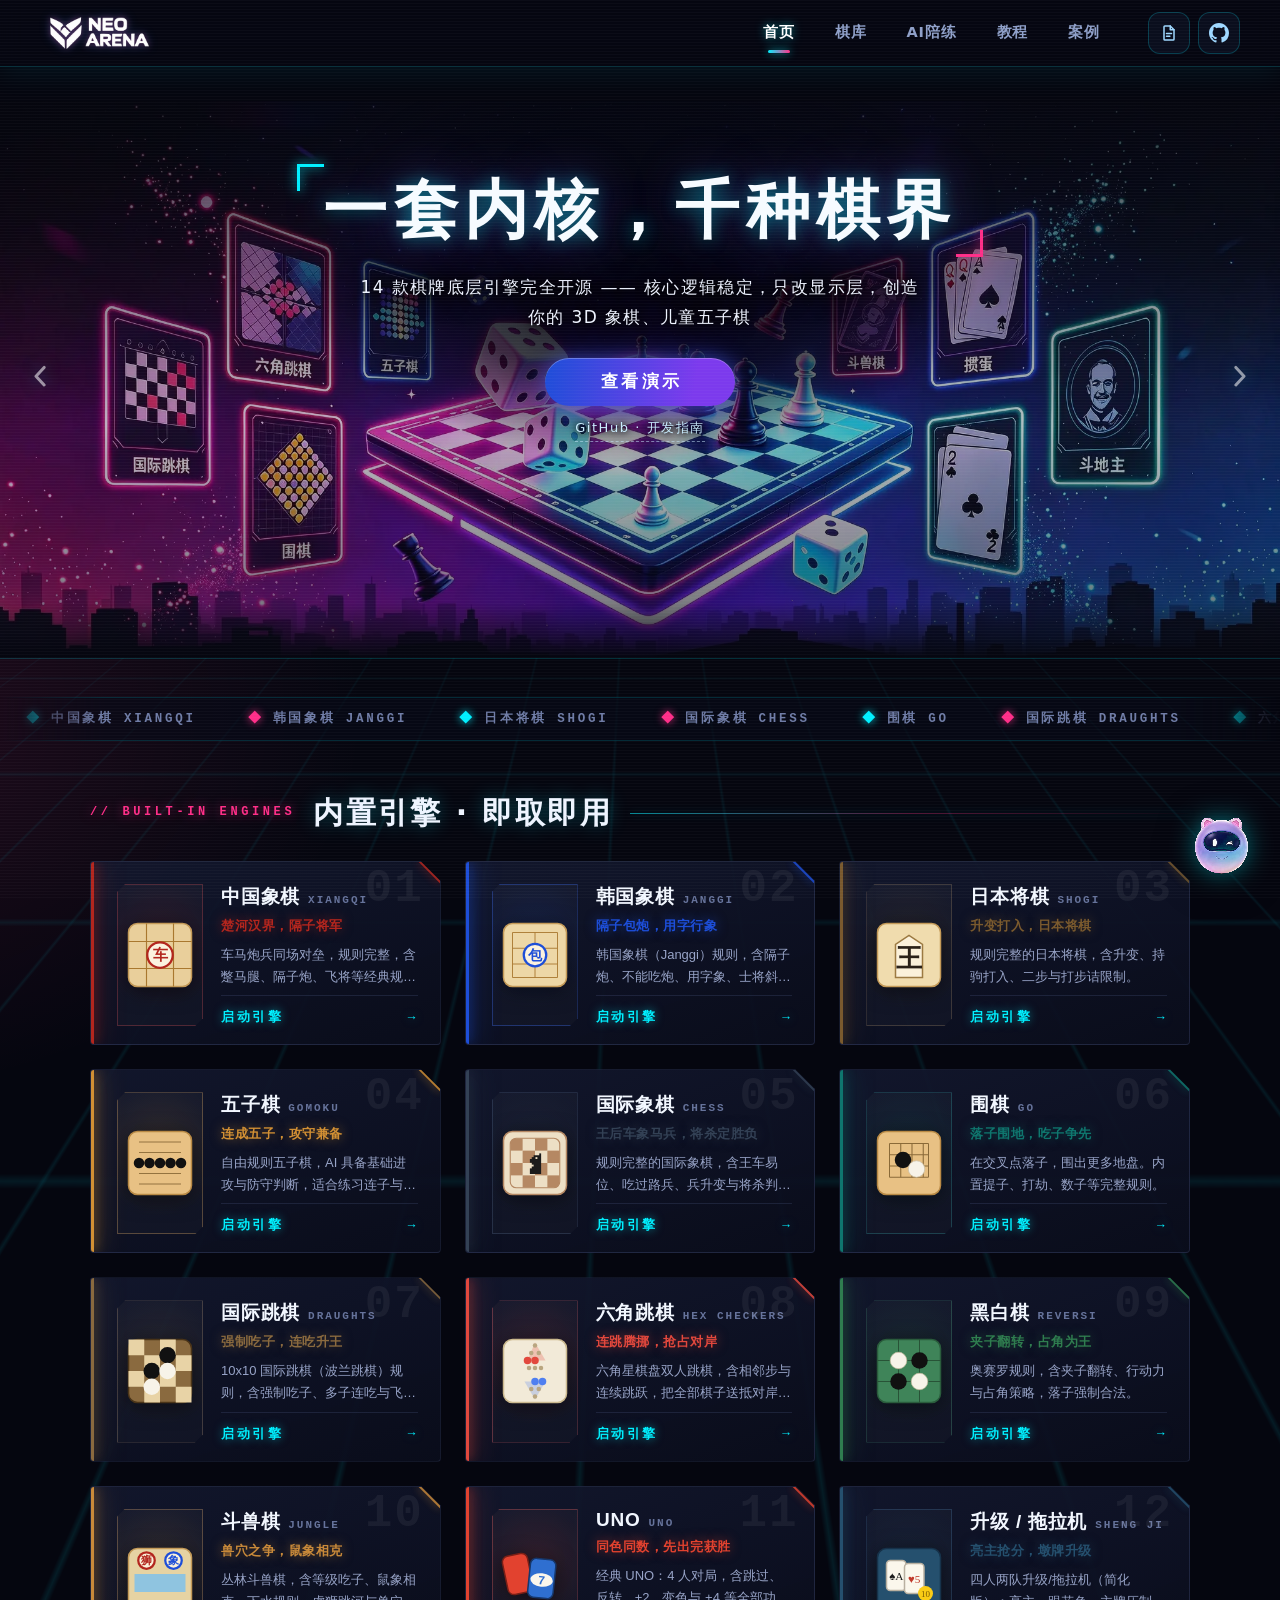
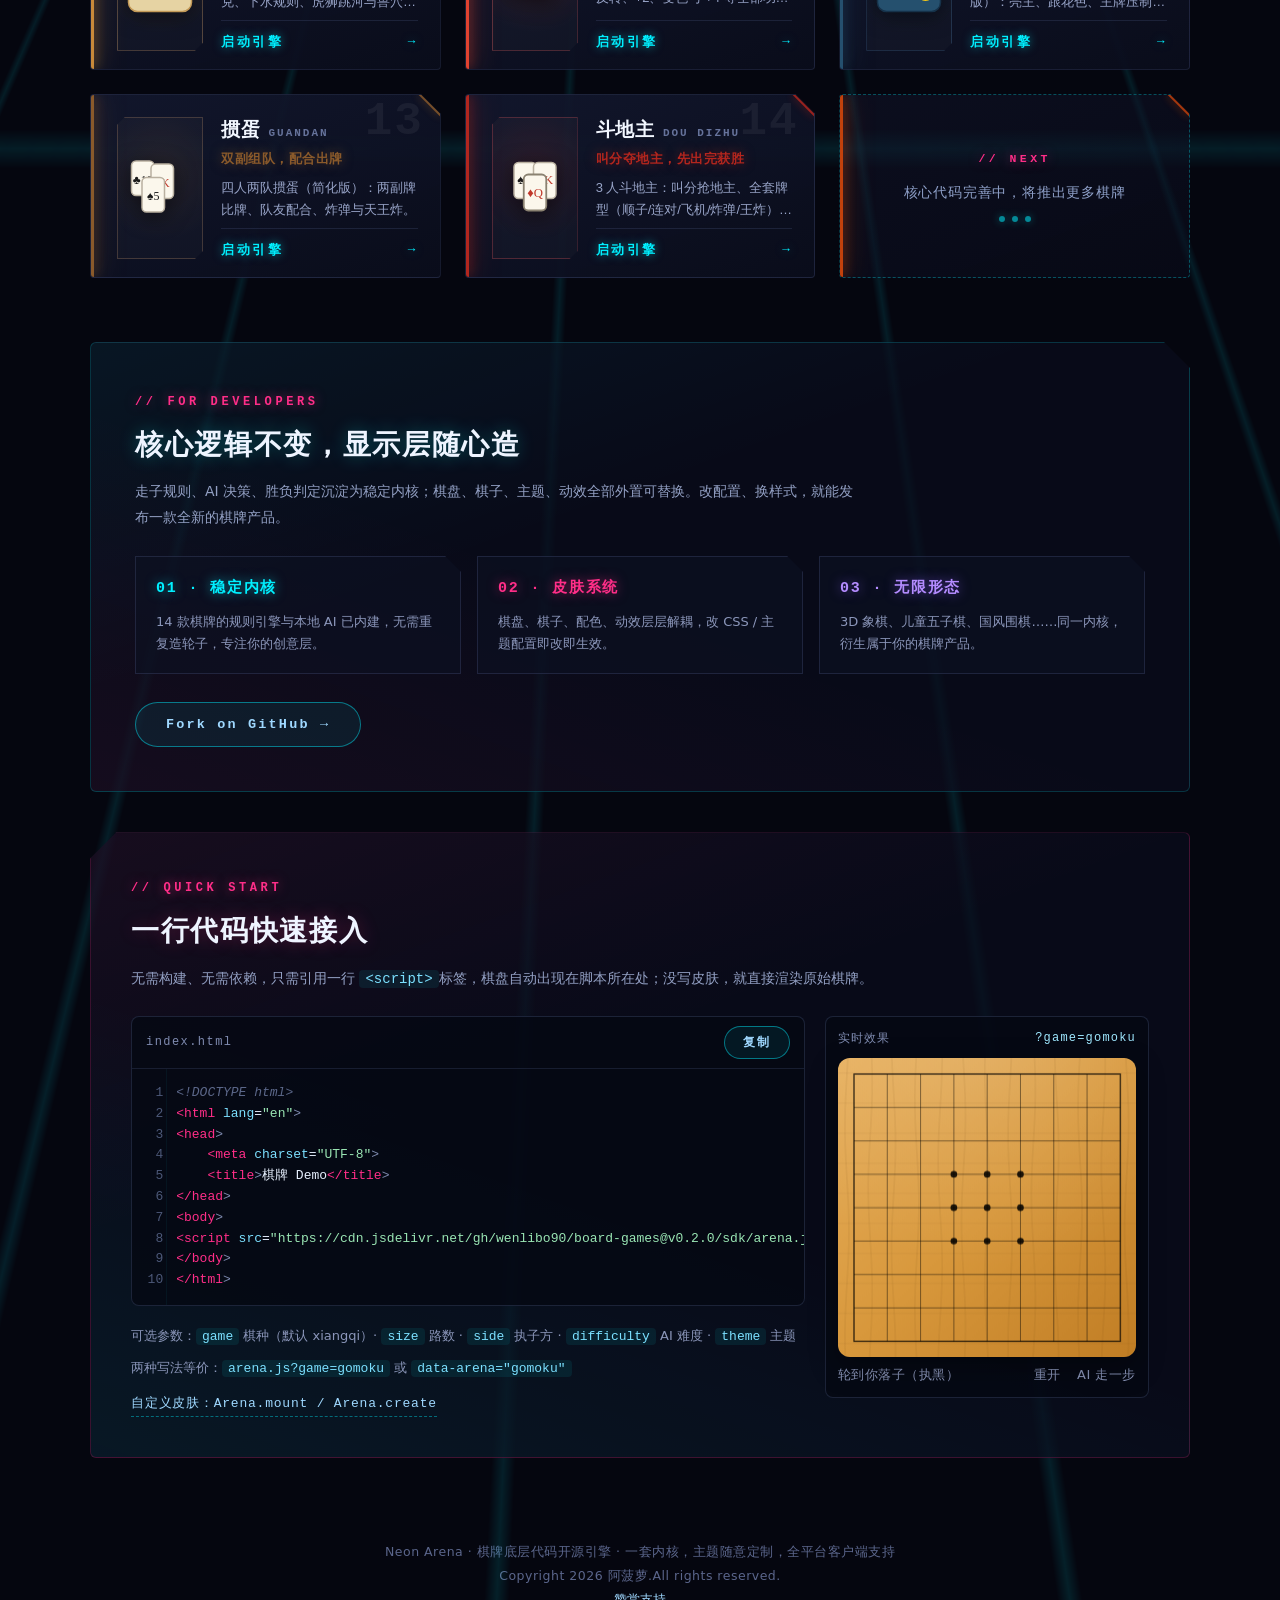
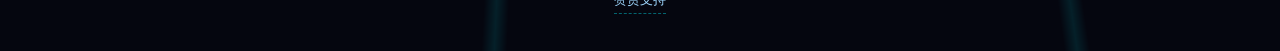
==== commit d94c404b: "feat(home): 新增赞赏弹窗并完善 README（含项目截图） - 首页新增赞赏弹窗：淡暖色系、心形图标、淡入动效，二维码下方附扫码提示 - 页脚新增赞赏入口，移除顶栏赞赏图标 - READM" ====
--- a/index.html
+++ b/index.html
@@ -139,7 +139,7 @@
     &lt;title&gt;棋牌 Demo&lt;/title&gt;
 &lt;/head&gt;
 &lt;body&gt;
-&lt;script src="https://cdn.jsdelivr.net/gh/wenlibo90/board-games@main/sdk/arena.js"&gt;&lt;/script&gt;
+&lt;script src="https://cdn.jsdelivr.net/gh/wenlibo90/board-games@v0.2.0/sdk/arena.js"&gt;&lt;/script&gt;
 &lt;/body&gt;
 &lt;/html&gt;</code></pre>
             </div>
@@ -240,6 +240,7 @@
   <footer class="footer">
     <span>Neon Arena · 棋牌底层代码开源引擎 · 一套内核，主题随意定制，全平台客户端支持</span>
     <span>Copyright 2026 阿菠萝.All rights reserved.</span>
+    <button type="button" class="footer-donate" data-donate>赞赏支持</button>
   </footer>
 
   <div class="home-toast" id="home-toast" role="status" aria-live="polite"></div>
@@ -247,6 +248,34 @@
   <div class="boot-loading" id="boot-loading" aria-hidden="true">
     <span class="loading-spinner"></span>
     <span>引擎加载中</span>
+  </div>
+
+  <!-- 赞赏弹窗 -->
+  <div class="donate-modal is-hidden" id="donate-modal" role="dialog" aria-modal="true" aria-labelledby="donate-title">
+    <div class="donate-backdrop" data-donate-close></div>
+    <div class="donate-panel">
+      <button type="button" class="donate-close" data-donate-close aria-label="关闭" title="关闭 (Esc)">✕</button>
+      <span class="donate-heart" aria-hidden="true">
+        <svg viewBox="0 0 24 24" width="26" height="26" fill="none" stroke="currentColor" stroke-width="1.8" stroke-linecap="round" stroke-linejoin="round">
+          <path d="M12 20s-7-4.4-7-9.6A3.9 3.9 0 0 1 12 7.6a3.9 3.9 0 0 1 7 2.8C19 15.6 12 20 12 20Z" />
+        </svg>
+      </span>
+      <h3 class="donate-title" id="donate-title">感谢你的支持</h3>
+      <p class="donate-lead">每一份赞赏都有利于项目的持续开发与维护</p>
+      <div class="donate-qrs">
+        <figure class="donate-qr">
+          <img src="./assets/wxpay.jpg" alt="微信赞赏码" loading="lazy" />
+          <figcaption>微信赞赏</figcaption>
+          <span class="donate-tip">打开微信扫一扫</span>
+        </figure>
+        <figure class="donate-qr">
+          <img src="./assets/alipay.jpg" alt="支付宝赞赏码" loading="lazy" />
+          <figcaption>支付宝赞赏</figcaption>
+          <span class="donate-tip">打开支付宝扫一扫</span>
+        </figure>
+      </div>
+      <p class="donate-foot">赞赏完全自愿，不影响任何现有功能的使用</p>
+    </div>
   </div>
 
   <script type="module" src="./src/app.js?v=37"></script>
@@ -297,6 +326,20 @@
         setTimeout(() => { copy.textContent = '复制'; }, 1600);
       });
     }
+
+    const donate = document.getElementById('donate-modal');
+    if (donate) {
+      const closeDonate = () => donate.classList.add('is-hidden');
+      document.querySelectorAll('[data-donate]').forEach((el) => {
+        el.addEventListener('click', () => donate.classList.remove('is-hidden'));
+      });
+      donate.querySelectorAll('[data-donate-close]').forEach((el) => {
+        el.addEventListener('click', closeDonate);
+      });
+      document.addEventListener('keydown', (e) => {
+        if (e.key === 'Escape' && !donate.classList.contains('is-hidden')) closeDonate();
+      });
+    }
   </script>
 </body>
 </html>
--- a/assets/styles.css
+++ b/assets/styles.css
@@ -2782,3 +2782,170 @@
   .game-card:hover { transform: none; box-shadow: var(--shadow-sm); }
   .game-card-go { display: none; }
 }
+
+/* ---------- 赞赏弹窗（淡暖色系） ---------- */
+.donate-modal {
+  position: fixed;
+  inset: 0;
+  z-index: 90;
+  display: flex;
+  align-items: center;
+  justify-content: center;
+  padding: 20px;
+}
+
+.donate-backdrop {
+  position: absolute;
+  inset: 0;
+  background: rgba(74, 48, 38, 0.34);
+  backdrop-filter: blur(6px);
+}
+
+.donate-panel {
+  position: relative;
+  width: min(560px, 92vw);
+  max-height: 90vh;
+  overflow-y: auto;
+  padding: clamp(26px, 4vw, 40px) clamp(20px, 4vw, 36px) clamp(20px, 3vw, 28px);
+  border: 1px solid #f6ddcd;
+  border-radius: 20px;
+  background: radial-gradient(120% 90% at 50% 0%, #fff7f0 0%, #fffdfb 46%, #fffaf6 100%);
+  box-shadow:
+    0 24px 60px -18px rgba(196, 120, 70, 0.35),
+    0 2px 8px rgba(196, 120, 70, 0.12);
+  text-align: center;
+  animation: donateIn 0.28s cubic-bezier(0.2, 0.8, 0.3, 1);
+}
+
+.donate-panel::before {
+  content: "";
+  position: absolute;
+  inset: 0 0 auto 0;
+  height: 6px;
+  border-radius: 20px 20px 0 0;
+  background: linear-gradient(90deg, #ffb27a, #ff8fa3 50%, #ffb27a);
+}
+
+@keyframes donateIn {
+  from { opacity: 0; transform: translateY(14px) scale(0.98); }
+  to { opacity: 1; transform: none; }
+}
+
+.donate-heart {
+  display: inline-flex;
+  align-items: center;
+  justify-content: center;
+  width: 52px;
+  height: 52px;
+  margin-bottom: 12px;
+  border-radius: 50%;
+  background: linear-gradient(140deg, #fff0e4, #ffe3e8);
+  color: #ef7d6b;
+  box-shadow: 0 8px 20px -8px rgba(239, 125, 107, 0.5);
+}
+
+.donate-close {
+  position: absolute;
+  top: 14px;
+  right: 14px;
+  width: 32px;
+  height: 32px;
+  border: 0;
+  border-radius: 50%;
+  background: rgba(150, 110, 90, 0.08);
+  color: #a1786a;
+  font-size: 14px;
+  line-height: 1;
+  cursor: pointer;
+  transition: background 0.2s ease, color 0.2s ease;
+}
+
+.donate-close:hover {
+  background: rgba(150, 110, 90, 0.16);
+  color: #6f4638;
+}
+
+.donate-title {
+  margin: 0;
+  font-size: clamp(20px, 2.6vw, 25px);
+  font-weight: 800;
+  letter-spacing: 0.04em;
+  color: #6f4638;
+}
+
+.donate-lead {
+  margin: 10px 0 0;
+  color: #a1786a;
+  font-size: 14px;
+  line-height: 1.8;
+}
+
+.donate-qrs {
+  display: flex;
+  justify-content: center;
+  flex-wrap: wrap;
+  gap: 20px;
+  margin: 26px 0 0;
+}
+
+.donate-qr {
+  margin: 0;
+  padding: 14px 14px 16px;
+  border: 1px solid #f4e0d2;
+  border-radius: 16px;
+  background: #fff;
+  box-shadow: 0 10px 24px -16px rgba(196, 120, 70, 0.45);
+  transition: transform 0.2s ease, box-shadow 0.2s ease, border-color 0.2s ease;
+}
+
+.donate-qr:hover {
+  transform: translateY(-4px);
+  border-color: #ffd0b3;
+  box-shadow: 0 18px 34px -18px rgba(196, 120, 70, 0.55);
+}
+
+.donate-qr img {
+  display: block;
+  width: 190px;
+  max-width: 100%;
+  height: auto;
+  border-radius: 10px;
+}
+
+.donate-qr figcaption {
+  margin-top: 12px;
+  font-size: 13.5px;
+  font-weight: 700;
+  letter-spacing: 0.06em;
+  color: #7a5142;
+}
+
+.donate-tip {
+  display: block;
+  margin-top: 4px;
+  font-size: 12px;
+  color: #bb9a8c;
+}
+
+.donate-foot {
+  margin: 24px 0 0;
+  padding-top: 16px;
+  border-top: 1px dashed #f0d8c8;
+  font-size: 12.5px;
+  color: #b3948a;
+}
+
+.footer-donate {
+  font: inherit;
+  font-size: 13px;
+  padding: 0 0 2px;
+  border: 0;
+  border-bottom: 1px dashed rgba(0, 240, 255, 0.4);
+  background: none;
+  color: #9fd8ff;
+  cursor: pointer;
+}
+
+.footer-donate:hover {
+  color: #fff;
+}
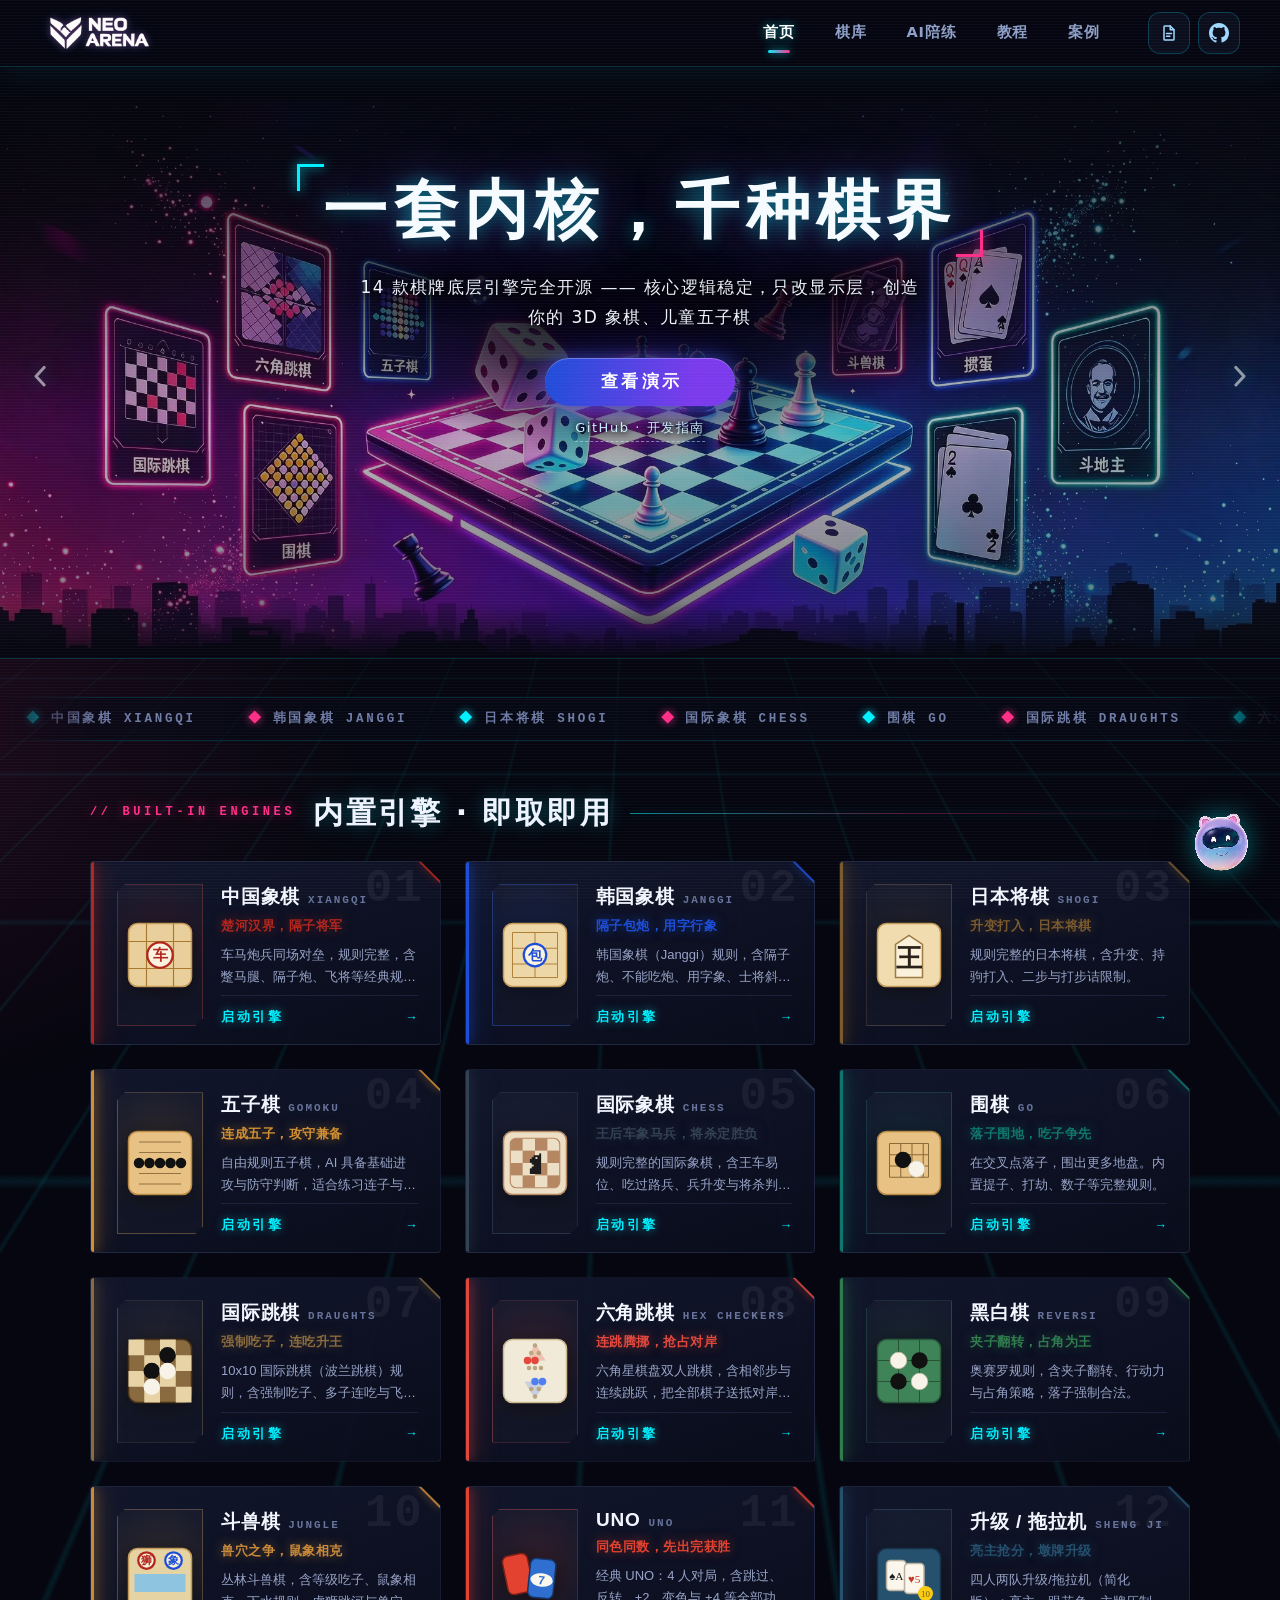
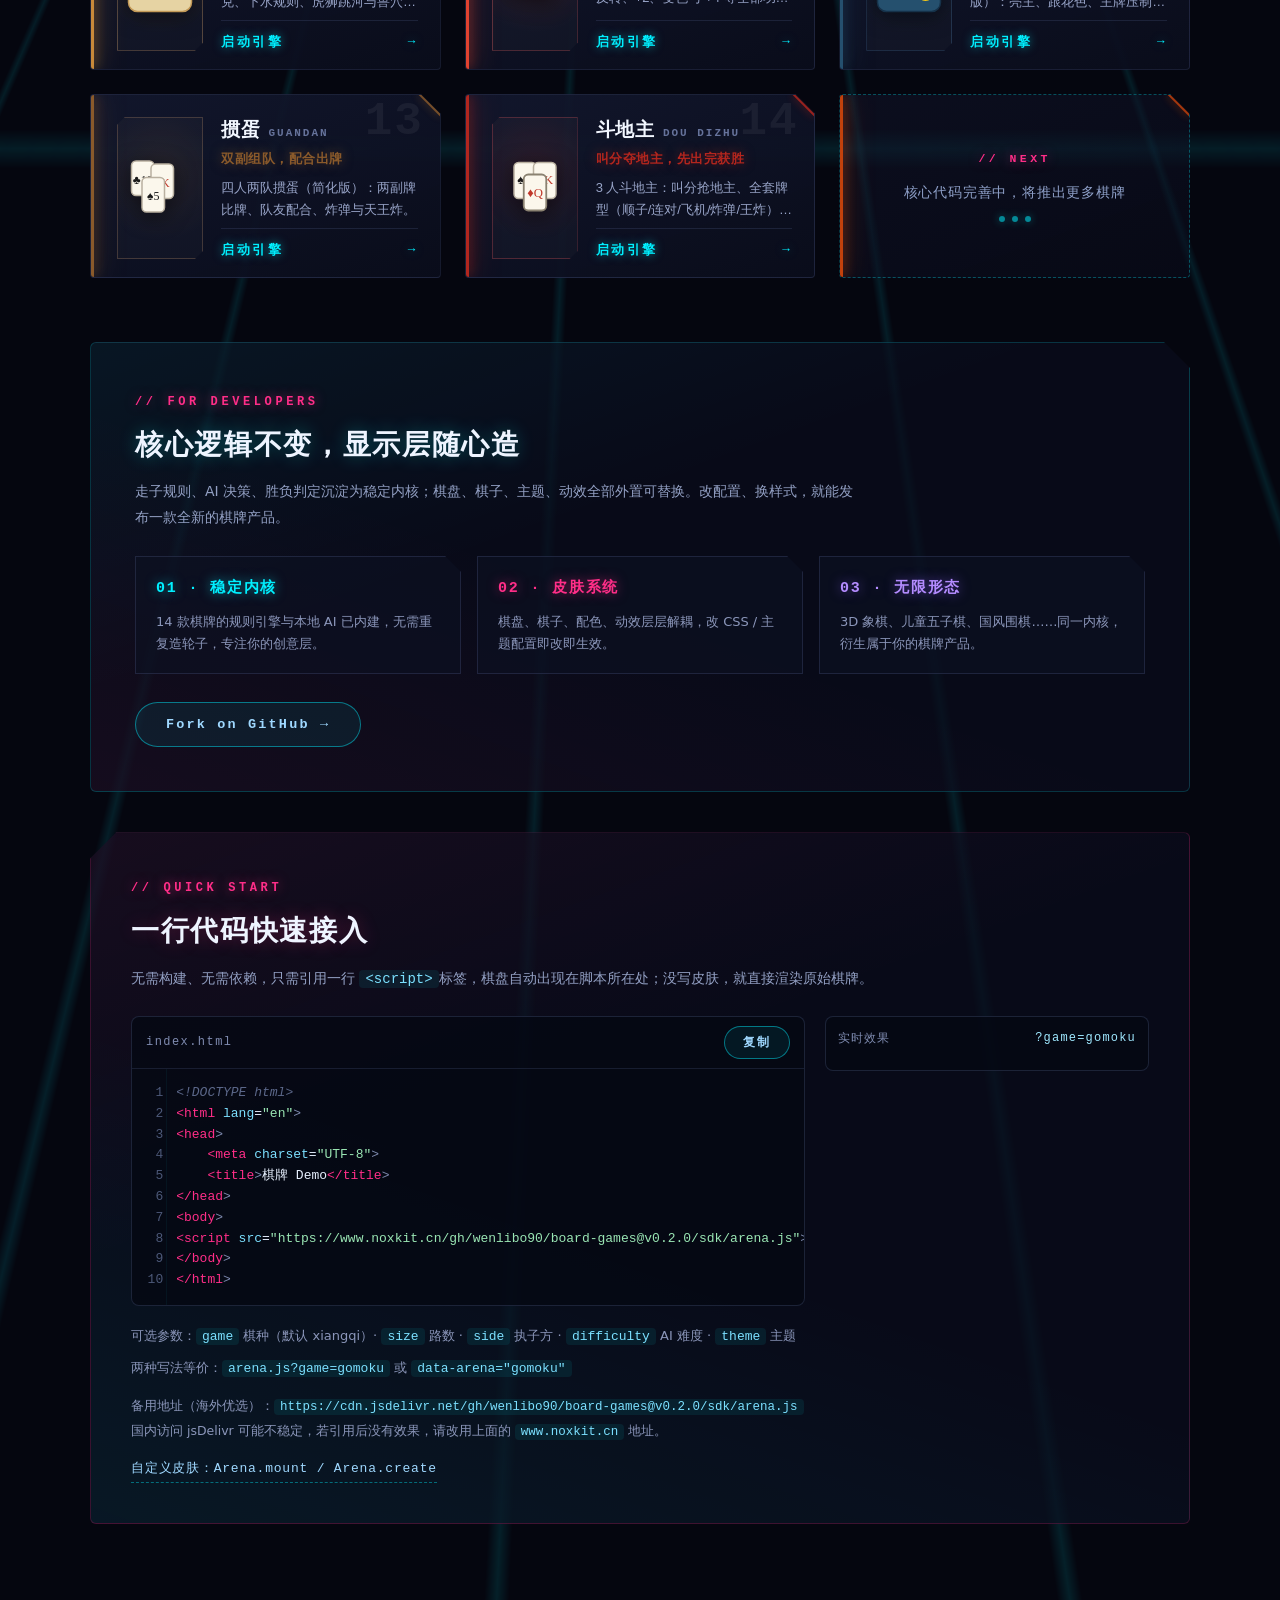
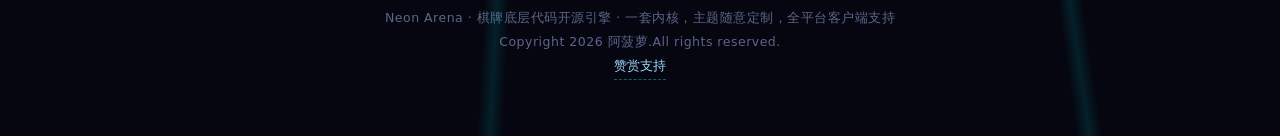
==== commit cbd2d1ce: "feat(home): 引用地址改为自建 CDN，页脚版权跳转博客 - QUICK START 与 README 主地址改为 https://www.noxkit.cn/gh/wenlibo90/bo" ====
--- a/index.html
+++ b/index.html
@@ -139,7 +139,7 @@
     &lt;title&gt;棋牌 Demo&lt;/title&gt;
 &lt;/head&gt;
 &lt;body&gt;
-&lt;script src="https://cdn.jsdelivr.net/gh/wenlibo90/board-games@v0.2.0/sdk/arena.js"&gt;&lt;/script&gt;
+&lt;script src="https://www.noxkit.cn/gh/wenlibo90/board-games@v0.2.0/sdk/arena.js"&gt;&lt;/script&gt;
 &lt;/body&gt;
 &lt;/html&gt;</code></pre>
             </div>
@@ -148,6 +148,11 @@
               <span>可选参数：<code>game</code> 棋种（默认 xiangqi）· <code>size</code> 路数 · <code>side</code> 执子方 · <code>difficulty</code> AI 难度 · <code>theme</code> 主题</span>
               <span>两种写法等价：<code>arena.js?game=gomoku</code> 或 <code>data-arena="gomoku"</code></span>
             </div>
+
+            <p class="home-sdk-note">
+              备用地址（海外优选）：<code>https://cdn.jsdelivr.net/gh/wenlibo90/board-games@v0.2.0/sdk/arena.js</code><br />
+              国内访问 jsDelivr 可能不稳定，若引用后没有效果，请改用上面的 <code>www.noxkit.cn</code> 地址。
+            </p>
 
             <a class="home-sdk-link" href="https://github.com/wenlibo90/board-games#readme" target="_blank" rel="noopener noreferrer">自定义皮肤：Arena.mount / Arena.create</a>
           </div>
@@ -239,7 +244,7 @@
 
   <footer class="footer">
     <span>Neon Arena · 棋牌底层代码开源引擎 · 一套内核，主题随意定制，全平台客户端支持</span>
-    <span>Copyright 2026 阿菠萝.All rights reserved.</span>
+    <span><a class="footer-link" href="https://www.noxkit.cn" target="_blank" rel="noopener noreferrer">Copyright 2026 阿菠萝.All rights reserved.</a></span>
     <button type="button" class="footer-donate" data-donate>赞赏支持</button>
   </footer>
 
--- a/assets/styles.css
+++ b/assets/styles.css
@@ -1132,6 +1132,22 @@
 }
 
 .home-sdk-link:hover { color: #fff; }
+
+.home-sdk-note {
+  margin: 14px 0 0;
+  font-size: 12.5px;
+  line-height: 1.9;
+  color: #8b96ba;
+  word-break: break-all;
+}
+
+.home-sdk-note code {
+  font-family: ui-monospace, 'Cascadia Mono', Consolas, monospace;
+  color: #7ce0ff;
+  background: rgba(0, 240, 255, 0.08);
+  padding: 1px 6px;
+  border-radius: 4px;
+}
 
 @media (max-width: 820px) {
   .home-sdk-grid { grid-template-columns: 1fr; }
@@ -2949,3 +2965,12 @@
 .footer-donate:hover {
   color: #fff;
 }
+
+.footer-link {
+  color: inherit;
+  text-decoration: none;
+}
+
+.footer-link:hover {
+  color: inherit;
+}
